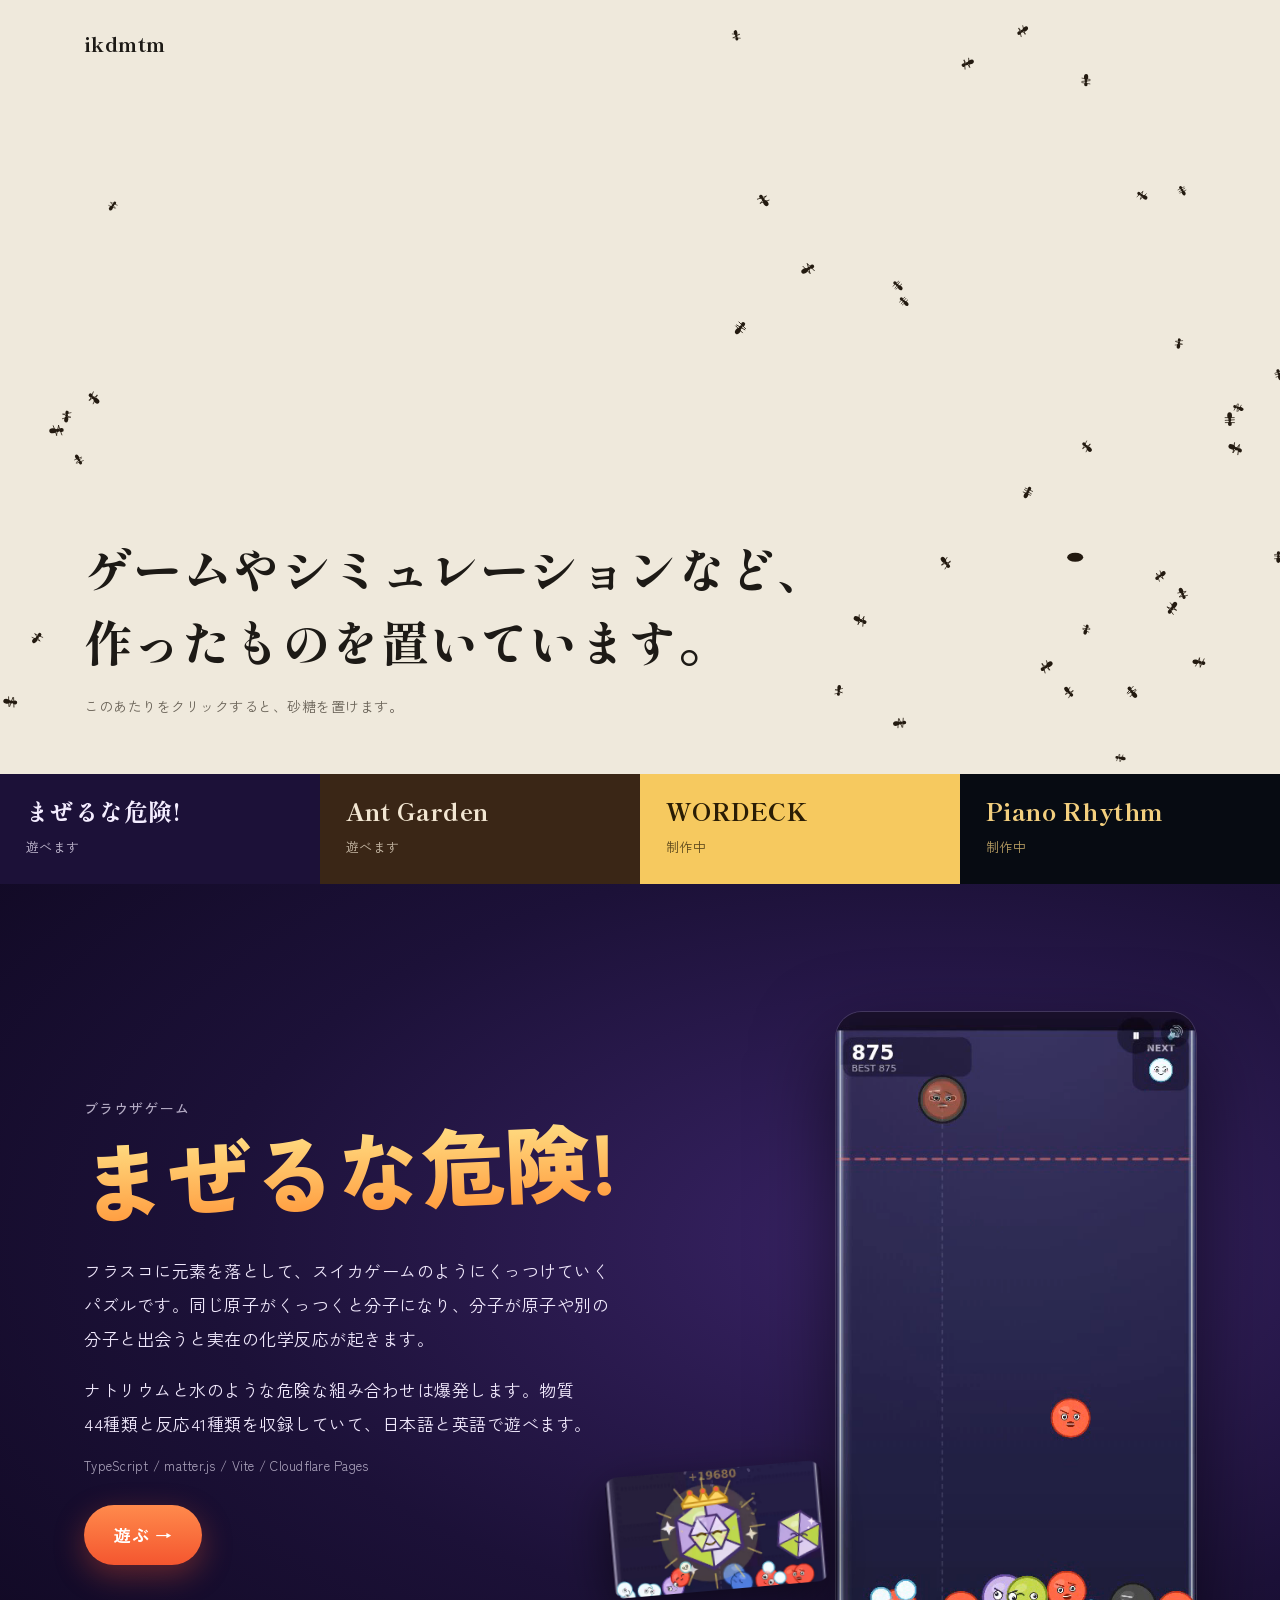
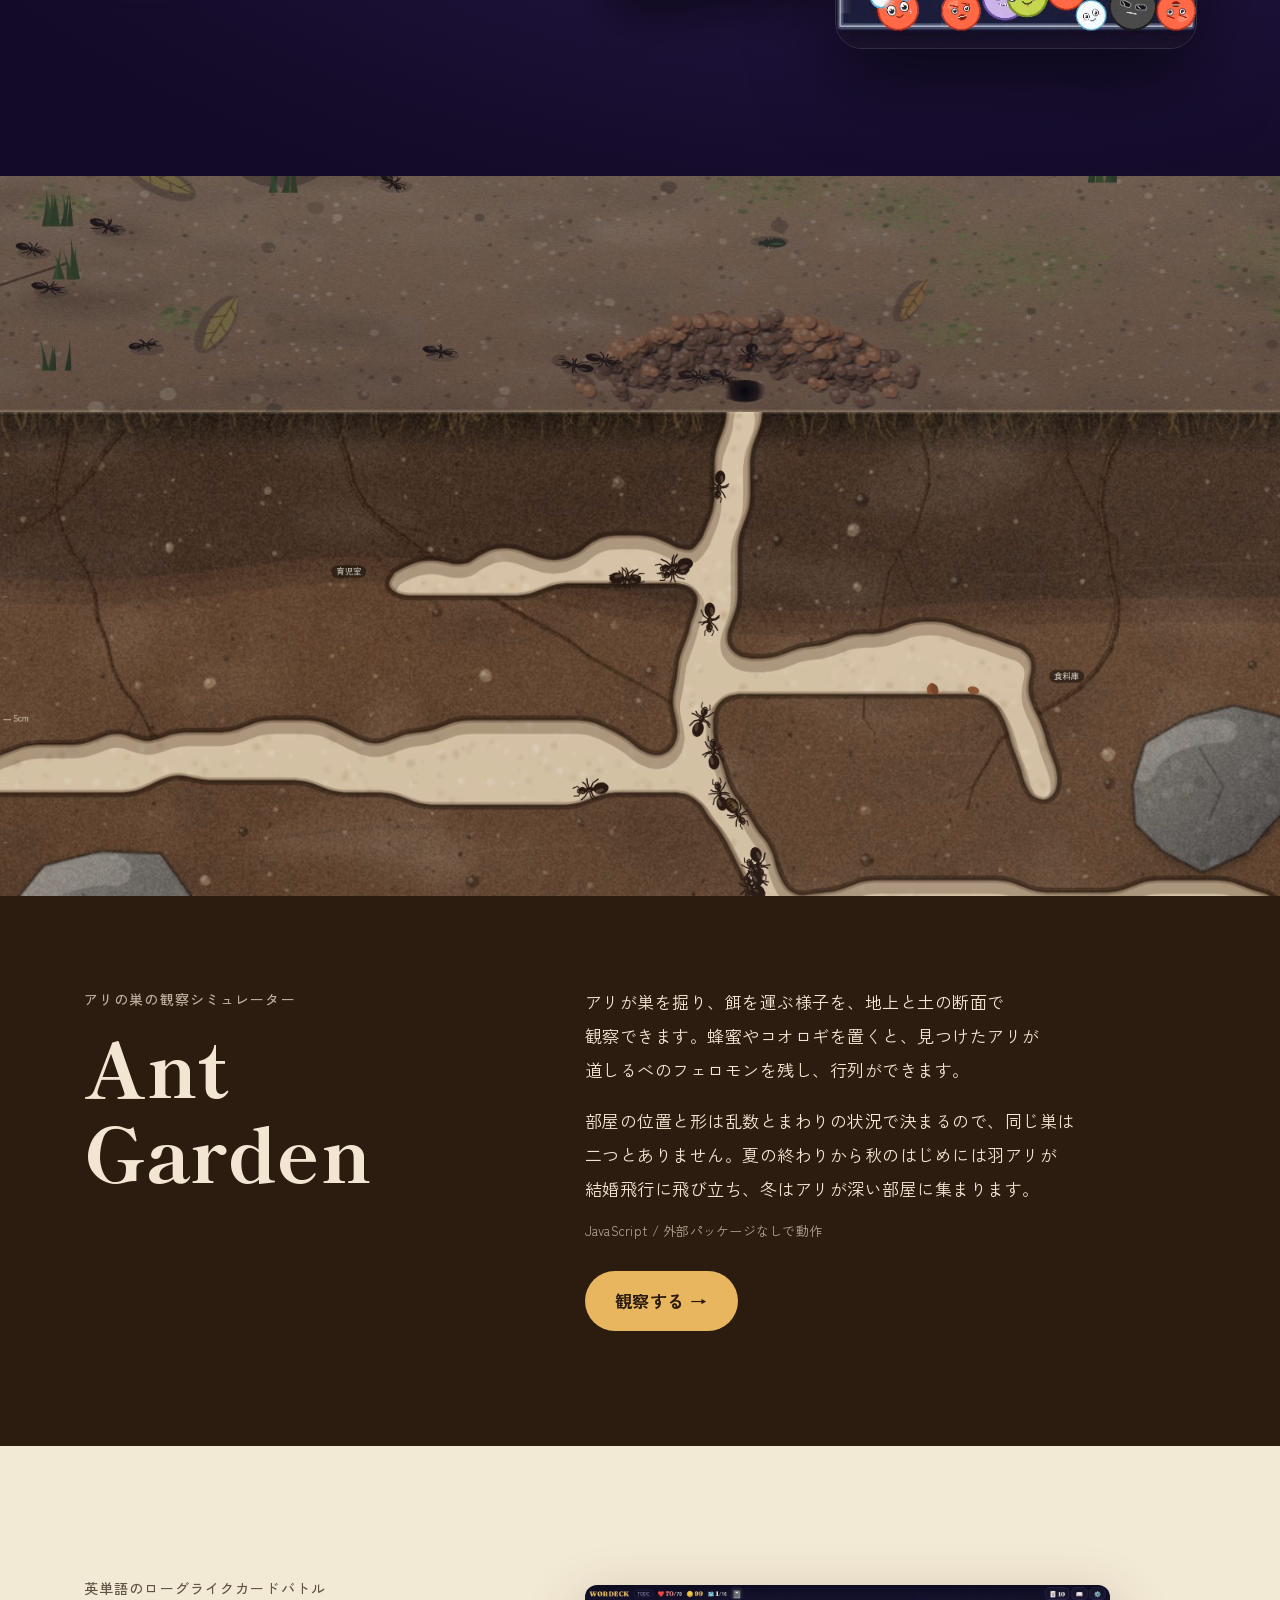
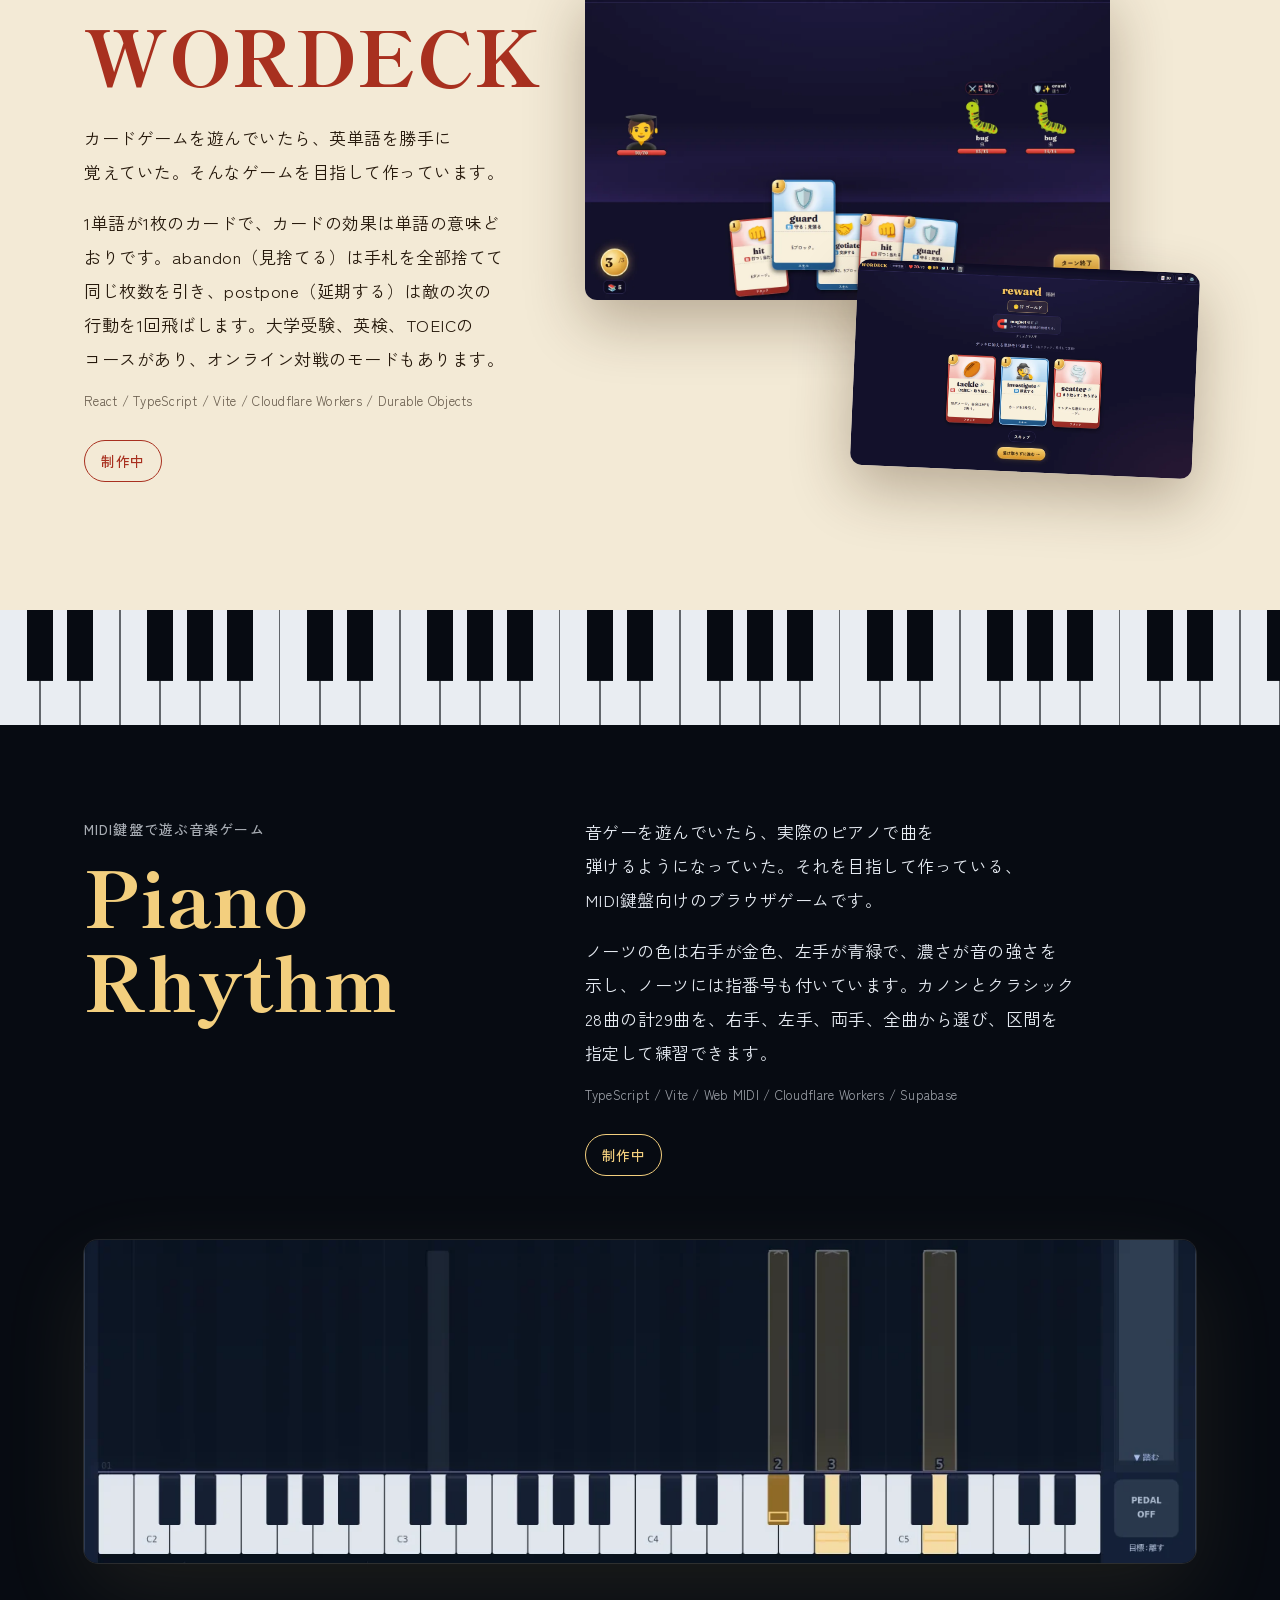
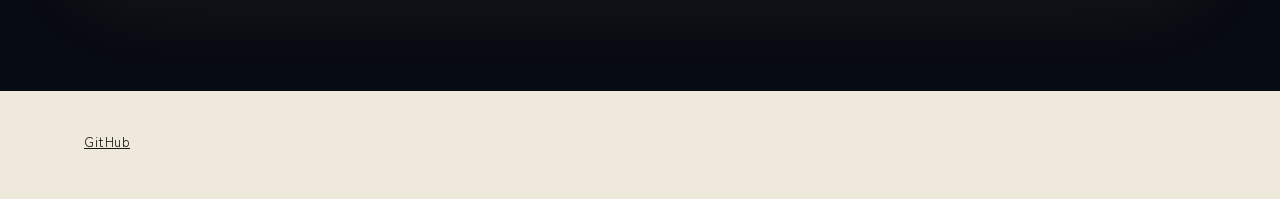
==== index.html @ e109dfe8 "Refine hero, open demos in new tabs, sharpen ant video Co-Authored-By: Claude Opus 5.5 <noreply@anth" ====
<!doctype html>
<html lang="ja">
<head>
<meta charset="utf-8">
<meta name="viewport" content="width=device-width, initial-scale=1">
<title>ikdmtm — 作ったもの</title>
<meta name="description" content="ゲームやシミュレーションなど、作ったものを置いています。">
<meta property="og:title" content="ikdmtm — 作ったもの">
<meta property="og:description" content="ゲームやシミュレーションなど、作ったものを置いています。">
<meta property="og:image" content="https://ikdmtm.github.io/assets/ant.webp">
<link rel="preconnect" href="https://fonts.googleapis.com">
<link rel="preconnect" href="https://fonts.gstatic.com" crossorigin>
<link rel="stylesheet" href="https://fonts.googleapis.com/css2?family=Shippori+Mincho:wght@500;800&family=Zen+Kaku+Gothic+New:wght@400;500;700;900&display=swap">
<style>
  * { box-sizing:border-box; margin:0; }
  html { -webkit-text-size-adjust:100%; scroll-behavior:smooth; }
  body {
    background:#efe9dc; color:#1d1a16;
    font:400 17px/2 "Zen Kaku Gothic New",system-ui,sans-serif;
    font-feature-settings:"palt"; letter-spacing:.03em; line-break:strict; word-break:auto-phrase;
  }
  img, video { display:block; width:100%; height:auto; }
  a { color:inherit; }
  :focus-visible { outline:3px solid currentColor; outline-offset:3px; }
  .inner { max-width:1240px; margin:0 auto; padding:0 clamp(22px,5vw,64px); }
  .copy p + p { margin-top:1em; }
  .copy p { max-width:31em; text-wrap:pretty; }
  .kind { font-size:14px; font-weight:500; letter-spacing:.08em; opacity:.72; }
  h2 { line-height:1.2; }
  .tech { margin-top:22px; font-size:13px; line-height:1.8; letter-spacing:.02em; opacity:.68; }
  .go {
    display:inline-block; margin-top:28px; padding:13px 30px; border-radius:99px;
    font-weight:700; text-decoration:none; transition:transform .18s ease;
  }
  .go:hover { transform:translateY(-3px); }
  .state { display:inline-block; margin-top:28px; padding:6px 16px; border:1px solid currentColor; border-radius:99px; font-size:14px; font-weight:500; }

  /* 最初の画面：紙の上をアリが歩く */
  .hero { position:relative; min-height:min(86vh,780px); display:flex; align-items:flex-end; overflow:hidden; cursor:crosshair; }
  #ants { position:absolute; inset:0; width:100%; height:100%; }
  .hero .inner { position:relative; width:100%; padding-top:64px; padding-bottom:clamp(36px,6vh,64px); pointer-events:none; }
  .name { position:absolute; top:clamp(20px,3vw,34px); left:calc(max(0px,(100% - 1240px) / 2) + clamp(22px,5vw,64px)); font:800 20px/1 "Shippori Mincho",serif; letter-spacing:.02em; pointer-events:none; }
  h1 { font:800 clamp(26px,3.8vw,52px)/1.5 "Shippori Mincho",serif; letter-spacing:.01em; }
  .hint { margin-top:14px; font-size:14px; color:#6a6358; }

  .index { display:grid; grid-template-columns:repeat(auto-fit,minmax(200px,1fr)); list-style:none; padding:0; }
  .index a { display:block; height:100%; padding:20px clamp(16px,2vw,28px) 22px; text-decoration:none; transition:padding .18s ease; }
  .index a:hover { padding-top:12px; padding-bottom:30px; }
  .index b { display:block; font:800 clamp(18px,1.9vw,24px)/1.4 "Shippori Mincho",serif; }
  .index span { font-size:13px; opacity:.75; }
  .c-mix  { background:#1c1138; color:#f4edff; }
  .c-ant  { background:#3a2616; color:#f2e6d2; }
  .c-word { background:#f6c95f; color:#2a1d05; }
  .c-pia  { background:#070b12; color:#f3cf7e; }

  /* 作品の共通部分。色は --bg --fg --accent で変える（追加方法は README.md） */
  .work { --bg:#f3ead6; --fg:#26190c; --accent:#a8301f; background:var(--bg); color:var(--fg); padding:clamp(72px,10vw,130px) 0; overflow:hidden; }
  .work h2 { margin:10px 0 24px; font:800 clamp(44px,6vw,80px)/1.1 "Shippori Mincho",serif; color:var(--accent); }
  .work .go { background:var(--accent); color:var(--bg); }
  .work .state { color:var(--accent); }
  .split { display:grid; grid-template-columns:minmax(0,5fr) minmax(0,7fr); gap:clamp(32px,5vw,72px); align-items:center; }
  .shot { border-radius:12px; overflow:hidden; box-shadow:0 22px 60px rgba(0,0,0,.3); }

  /* まぜるな危険! */
  .mix { --bg:#1c1138; --fg:#efe7fb; --accent:#f4562f; background:radial-gradient(90% 70% at 72% 40%,#3a2467 0%,#1c1138 62%,#120a26 100%); }
  .mix .split { grid-template-columns:minmax(0,7fr) minmax(0,5fr); gap:clamp(32px,6vw,88px); }
  .mix h2 {
    font:900 clamp(44px,6.6vw,88px)/1.15 "Zen Kaku Gothic New",sans-serif; letter-spacing:.01em;
    background:linear-gradient(180deg,#ffe48a,#ff9a3d); -webkit-background-clip:text; background-clip:text; color:transparent;
    transform:rotate(-2.5deg); transform-origin:left bottom;
  }
  .mix .go { background:linear-gradient(180deg,#ff8a4c,#f4562f); color:#fff; box-shadow:0 10px 30px rgba(244,86,47,.35); }
  .flask { position:relative; }
  .phone { width:min(100%,360px); margin-left:auto; border-radius:26px; overflow:hidden; box-shadow:0 0 0 1px rgba(255,255,255,.14),0 30px 80px rgba(0,0,0,.55); }
  .crown { position:absolute; left:-36%; bottom:9%; width:50%; border-radius:12px; overflow:hidden; transform:rotate(-5deg); box-shadow:0 18px 50px rgba(0,0,0,.55); }

  /* Ant Garden */
  .ant { --bg:#2c1c10; --fg:#f2e6d2; --accent:#e8b65e; padding:0 0 clamp(72px,9vw,120px); }
  .ant > video { max-width:1600px; margin:0 auto; }
  .ant h2 { color:var(--fg); }
  .ant .split { align-items:start; padding-top:clamp(52px,7vw,92px); }

  /* WORDECK */
  .deck { position:relative; padding-bottom:28%; }
  .deck img { border-radius:12px; box-shadow:0 22px 60px rgba(60,35,10,.32); }
  .deck .back { width:86%; }
  .deck .front { position:absolute; right:0; bottom:0; width:56%; transform:rotate(2.5deg); }

  /* Piano Rhythm */
  .pia { --bg:#070b12; --fg:#e6ebf2; --accent:#f3cf7e; padding-top:0; }
  .keys {
    height:clamp(70px,9vw,120px);
    background:url("data:image/svg+xml,%3Csvg xmlns='http://www.w3.org/2000/svg' width='280' height='120' preserveAspectRatio='none'%3E%3Crect width='280' height='120' fill='%23e9edf2'/%3E%3Cg stroke='%23070b12' stroke-width='1.2'%3E%3Cpath d='M40 0v120M80 0v120M120 0v120M160 0v120M200 0v120M240 0v120M280 0v120'/%3E%3C/g%3E%3Cg fill='%23070b12'%3E%3Crect x='27' width='26' height='74'/%3E%3Crect x='67' width='26' height='74'/%3E%3Crect x='147' width='26' height='74'/%3E%3Crect x='187' width='26' height='74'/%3E%3Crect x='227' width='26' height='74'/%3E%3C/g%3E%3C/svg%3E") left top/280px 100% repeat-x;
  }
  .pia .inner { padding-top:clamp(56px,7vw,96px); }
  .pia .split { align-items:start; margin-bottom:clamp(36px,5vw,64px); }
  .pia .shot { border-radius:14px; box-shadow:0 0 0 1px rgba(255,255,255,.1),0 30px 90px rgba(243,207,126,.09); }

  footer { background:#efe9dc; padding:36px 0 44px; font-size:14px; }

  @media (max-width:820px) {
    body { font-size:16px; }
    .index { grid-template-columns:repeat(2,minmax(0,1fr)); }
    .split, .mix .split { grid-template-columns:minmax(0,1fr); }
    .phone { width:min(74%,320px); margin:0 auto; }
    .deck { order:2; }
  }
  @media (max-width:1180px) { .crown { display:none; } }
  @media (prefers-reduced-motion:reduce) { html { scroll-behavior:auto; } .go, .index a { transition:none; } }
</style>
</head>
<body>

<header class="hero" id="top">
  <canvas id="ants" aria-hidden="true"></canvas>
  <p class="name">ikdmtm</p>
  <div class="inner">
    <h1>ゲームやシミュレーションなど、<br>作ったものを置いています。</h1>
    <p class="hint" id="hint">このあたりをクリックすると、砂糖を置けます。</p>
  </div>
</header>

<nav aria-label="作品の一覧">
  <ol class="index">
    <li class="c-mix"><a href="#donotmix"><b>まぜるな危険!</b><span>遊べます</span></a></li>
    <li class="c-ant"><a href="#ant"><b>Ant Garden</b><span>遊べます</span></a></li>
    <li class="c-word"><a href="#wordeck"><b>WORDECK</b><span>制作中</span></a></li>
    <li class="c-pia"><a href="#piano"><b>Piano Rhythm</b><span>制作中</span></a></li>
  </ol>
</nav>

<main>
  <section class="work mix" id="donotmix">
    <div class="inner split">
      <div class="copy">
        <p class="kind">ブラウザゲーム</p>
        <h2>まぜるな危険!</h2>
        <p>フラスコに元素を落として、スイカゲームのようにくっつけていくパズルです。同じ原子がくっつくと分子になり、分子が原子や別の分子と出会うと実在の化学反応が起きます。</p>
        <p>ナトリウムと水のような危険な組み合わせは爆発します。物質44種類と反応41種類を収録していて、日本語と英語で遊べます。</p>
        <p class="tech">TypeScript / matter.js / Vite / Cloudflare Pages</p>
        <a class="go" href="https://donotmix.app" target="_blank" rel="noopener">遊ぶ →</a>
      </div>
      <div class="flask">
        <div class="phone"><video data-play muted loop playsinline preload="none" poster="assets/donotmix-play.webp" aria-label="元素が積み上がっていくプレイ画面"><source src="assets/donotmix-play.webm" type="video/webm"></video></div>
        <div class="crown"><img src="assets/donotmix.webp" alt="王冠をかぶった巨大な塩の結晶" loading="lazy"></div>
      </div>
    </div>
  </section>

  <section class="work ant" id="ant">
    <video data-play muted loop playsinline preload="none" poster="assets/ant.webp" aria-label="地上と土の断面でアリが動き回る画面"><source src="assets/ant-play.webm" type="video/webm"></video>
    <div class="inner split">
      <div>
        <p class="kind">アリの巣の観察シミュレーター</p>
        <h2>Ant Garden</h2>
      </div>
      <div class="copy">
        <p>アリが巣を掘り、餌を運ぶ様子を、地上と土の断面で観察できます。蜂蜜やコオロギを置くと、見つけたアリが道しるべのフェロモンを残し、行列ができます。</p>
        <p>部屋の位置と形は乱数とまわりの状況で決まるので、同じ巣は二つとありません。夏の終わりから秋のはじめには羽アリが結婚飛行に飛び立ち、冬はアリが深い部屋に集まります。</p>
        <p class="tech">JavaScript / 外部パッケージなしで動作</p>
        <a class="go" href="demos/ant-garden/" target="_blank" rel="noopener">観察する →</a>
      </div>
    </div>
  </section>

  <section class="work" id="wordeck">
    <div class="inner split">
      <div class="copy">
        <p class="kind">英単語のローグライクカードバトル</p>
        <h2>WORDECK</h2>
        <p>カードゲームを遊んでいたら、英単語を勝手に覚えていた。そんなゲームを目指して作っています。</p>
        <p>1単語が1枚のカードで、カードの効果は単語の意味どおりです。abandon（見捨てる）は手札を全部捨てて同じ枚数を引き、postpone（延期する）は敵の次の行動を1回飛ばします。大学受験、英検、TOEICのコースがあり、オンライン対戦のモードもあります。</p>
        <p class="tech">React / TypeScript / Vite / Cloudflare Workers / Durable Objects</p>
        <span class="state">制作中</span>
      </div>
      <div class="deck">
        <img class="back" src="assets/wordeck.webp" alt="英単語カードで虫と戦う戦闘画面" loading="lazy">
        <img class="front" src="assets/wordeck-reward.webp" alt="報酬の単語カードを選ぶ画面" loading="lazy">
      </div>
    </div>
  </section>

  <section class="work pia" id="piano">
    <div class="keys" aria-hidden="true"></div>
    <div class="inner">
      <div class="split">
        <div>
          <p class="kind">MIDI鍵盤で遊ぶ音楽ゲーム</p>
          <h2>Piano Rhythm</h2>
        </div>
        <div class="copy">
          <p>音ゲーを遊んでいたら、実際のピアノで曲を弾けるようになっていた。それを目指して作っている、MIDI鍵盤向けのブラウザゲームです。</p>
          <p>ノーツの色は右手が金色、左手が青緑で、濃さが音の強さを示し、ノーツには指番号も付いています。カノンとクラシック28曲の計29曲を、右手、左手、両手、全曲から選び、区間を指定して練習できます。</p>
          <p class="tech">TypeScript / Vite / Web MIDI / Cloudflare Workers / Supabase</p>
          <span class="state">制作中</span>
        </div>
      </div>
      <div class="shot"><img src="assets/piano.webp" alt="降ってくるノーツと鍵盤が並ぶ演奏画面" loading="lazy"></div>
    </div>
  </section>
</main>

<footer><div class="inner"><a href="https://github.com/ikdmtm">GitHub</a></div></footer>

<script>
(() => {
  const still = matchMedia('(prefers-reduced-motion: reduce)').matches;

  // 画面に入っている間だけ動画を再生する
  const videos = document.querySelectorAll('video[data-play]');
  if (!still) {
    const seen = new IntersectionObserver(entries => {
      for (const e of entries) {
        if (e.isIntersecting) e.target.play().catch(() => {});
        else e.target.pause();
      }
    }, { threshold: 0.25 });
    videos.forEach(v => seen.observe(v));
  }

  // 最初の画面のアリ
  const hero = document.querySelector('.hero');
  const cv = document.getElementById('ants');
  const g = cv.getContext('2d');
  let W = 0, H = 0, nest = { x: 0, y: 0 };
  const size = () => {
    const r = cv.getBoundingClientRect(), d = Math.min(devicePixelRatio || 1, 2);
    W = r.width; H = r.height;
    cv.width = W * d; cv.height = H * d;
    g.setTransform(d, 0, 0, d, 0, 0);
    nest = { x: W * 0.84, y: H * 0.72 };
  };
  size();
  addEventListener('resize', size);

  const count = Math.round(Math.min(46, Math.max(16, W / 30)));
  const ants = Array.from({ length: count }, (_, i) => ({
    x: nest.x + (Math.random() - .5) * W * .7,
    y: nest.y + (Math.random() - .5) * H * .7,
    a: Math.random() * 6.28,
    v: .55 + Math.random() * .4,
    t: Math.random() * 10,
    load: false,
    scale: .85 + Math.random() * .35,
  }));
  const sugar = [];
  const trail = [];

  const toward = (o, x, y, k) => {
    let d = Math.atan2(y - o.y, x - o.x) - o.a;
    d = Math.atan2(Math.sin(d), Math.cos(d));
    o.a += d * k;
  };

  const step = () => {
    for (const o of ants) {
      o.t += .32 * o.v;
      o.a += (Math.random() - .5) * .34;
      if (o.load) {
        toward(o, nest.x, nest.y, .14);
        if (Math.random() < .3) trail.push({ x: o.x, y: o.y, life: 1 });
        if (Math.hypot(o.x - nest.x, o.y - nest.y) < 10) { o.load = false; o.a += 3.14; }
      } else {
        let best = null, dist = Infinity;
        for (const s of sugar) {
          const d = Math.hypot(s.x - o.x, s.y - o.y);
          if (d < dist) { dist = d; best = s; }
        }
        if (best && dist < Math.max(W, H)) {
          toward(o, best.x, best.y, .1);
          if (dist < 7) { best.left--; o.load = true; o.a += 3.14; }
        }
      }
      const m = o.load ? 1.25 : 1;
      o.x += Math.cos(o.a) * o.v * m;
      o.y += Math.sin(o.a) * o.v * m;
      if (o.x < -12) o.x = W + 12; else if (o.x > W + 12) o.x = -12;
      if (o.y < -12) o.y = H + 12; else if (o.y > H + 12) o.y = -12;
    }
    for (let i = sugar.length - 1; i >= 0; i--) if (sugar[i].left <= 0) sugar.splice(i, 1);
    for (const p of trail) p.life -= .006;
    while (trail.length && trail[0].life <= 0) trail.shift();
  };

  const drawAnt = o => {
    const leg = Math.sin(o.t * 2) * 1.6;
    g.save();
    g.translate(o.x, o.y);
    g.rotate(o.a);
    g.scale(o.scale, o.scale);
    g.strokeStyle = '#2a2015';
    g.lineWidth = .7;
    g.beginPath();
    for (const [x, s] of [[2.2, 1], [0, -1], [-2.2, 1]]) {
      g.moveTo(x, 0); g.lineTo(x + leg * s, 4.4);
      g.moveTo(x, 0); g.lineTo(x - leg * s, -4.4);
    }
    g.stroke();
    g.fillStyle = '#231a10';
    for (const [x, rx, ry] of [[-4, 3, 2.1], [0, 1.9, 1.3], [3.3, 1.9, 1.7]]) {
      g.beginPath(); g.ellipse(x, 0, rx, ry, 0, 0, 6.3); g.fill();
    }
    if (o.load) {
      g.fillStyle = '#fffdf6'; g.strokeStyle = '#a89a80'; g.lineWidth = .5;
      g.beginPath(); g.rect(5, -1.6, 3.2, 3.2); g.fill(); g.stroke();
    }
    g.restore();
  };

  const draw = () => {
    g.clearRect(0, 0, W, H);
    g.fillStyle = '#6a5d48';
    for (const p of trail) {
      g.globalAlpha = p.life * .28;
      g.beginPath(); g.arc(p.x, p.y, 1, 0, 6.3); g.fill();
    }
    g.globalAlpha = 1;
    g.fillStyle = '#231a10';
    g.beginPath(); g.ellipse(nest.x, nest.y, 8, 4.5, 0, 0, 6.3); g.fill();
    for (const s of sugar) {
      g.fillStyle = '#fffdf6'; g.strokeStyle = '#b5a88f'; g.lineWidth = .6;
      for (const c of s.grains.slice(0, Math.ceil(s.left / 2))) {
        g.beginPath(); g.rect(s.x + c[0], s.y + c[1], c[2], c[2]); g.fill(); g.stroke();
      }
    }
    ants.forEach(drawAnt);
  };

  let on = true, raf = 0;
  const loop = () => { step(); draw(); raf = on ? requestAnimationFrame(loop) : 0; };
  if (still) {
    for (let i = 0; i < 30; i++) step();
    draw();
  } else {
    loop();
    new IntersectionObserver(([e]) => {
      on = e.isIntersecting;
      if (on && !raf) loop();
    }).observe(hero);
  }

  hero.addEventListener('click', e => {
    const r = cv.getBoundingClientRect();
    const grains = Array.from({ length: 12 }, () => [(Math.random() - .5) * 18, (Math.random() - .5) * 12, 2 + Math.random() * 2]);
    if (sugar.length > 5) sugar.shift();
    sugar.push({ x: e.clientX - r.left, y: e.clientY - r.top, left: 24, grains });
    document.getElementById('hint').style.visibility = 'hidden';
    if (still) draw();
  });
})();
</script>
</body>
</html>
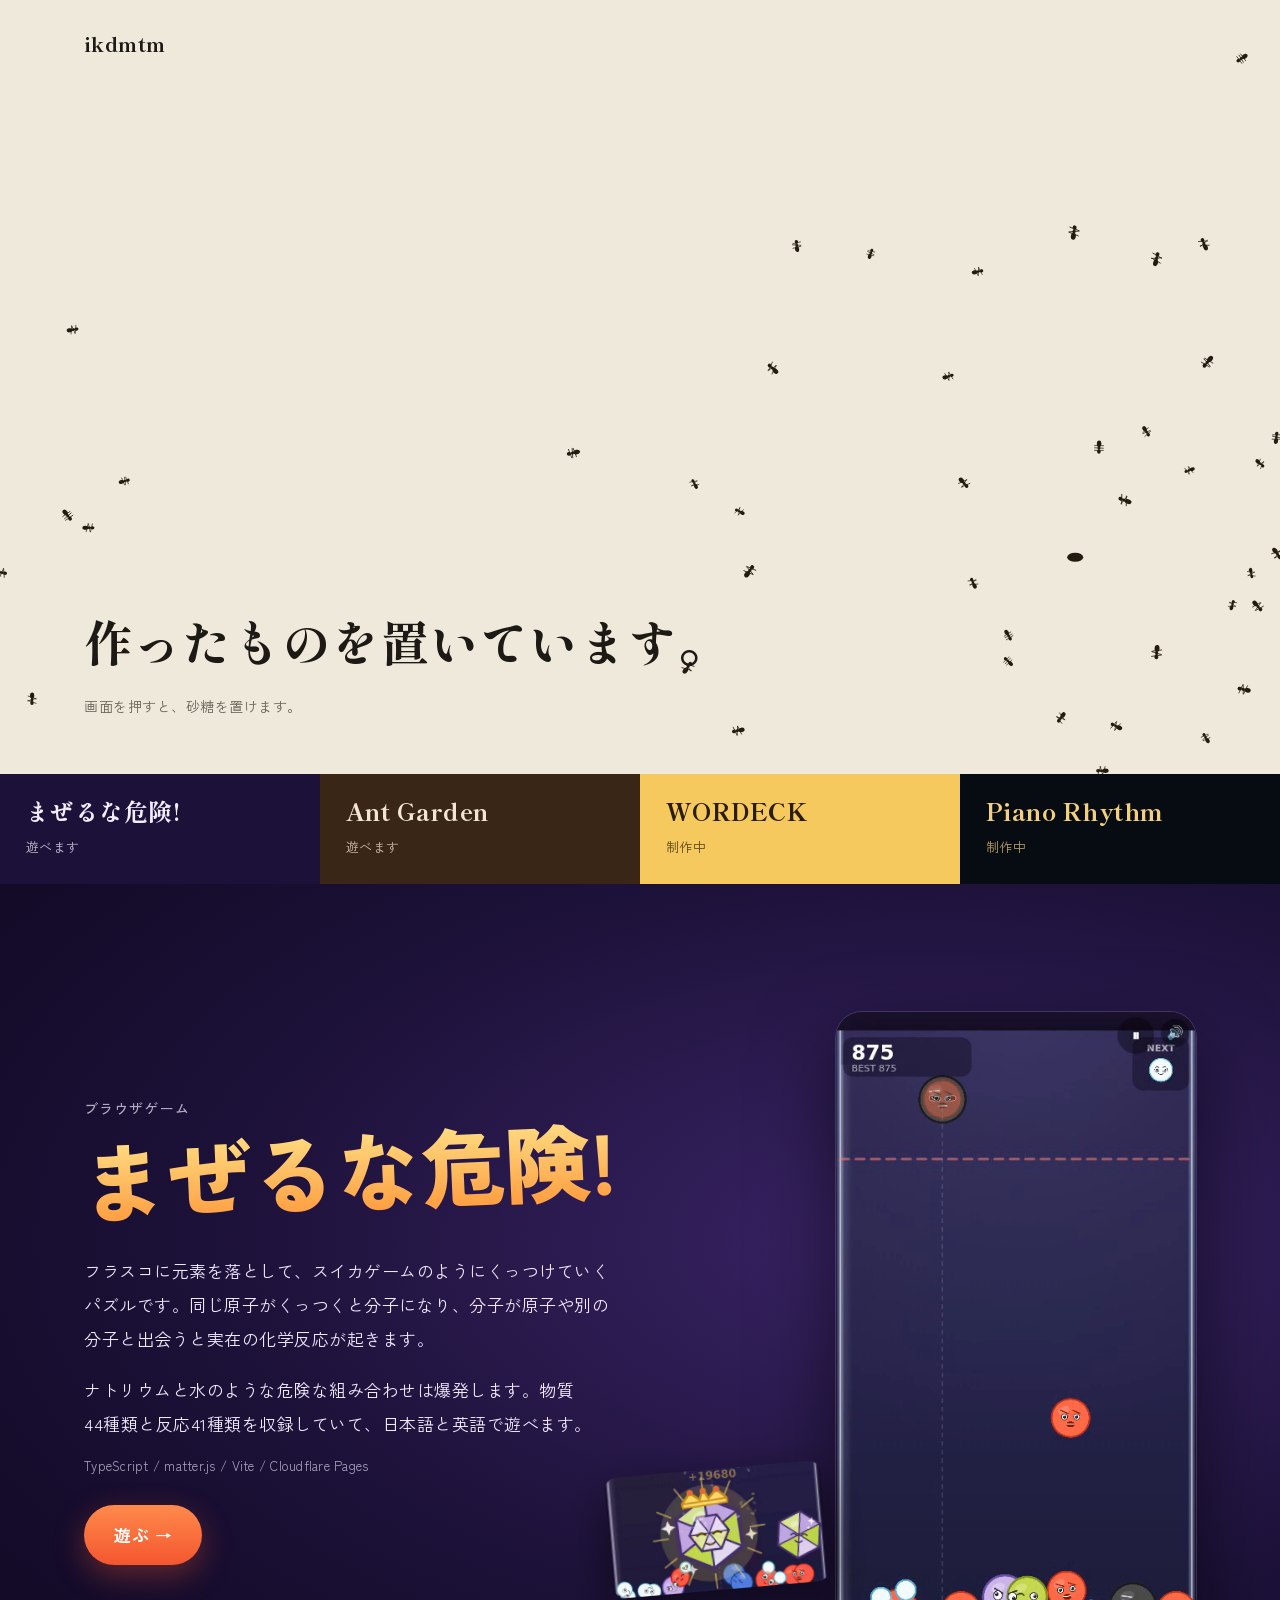
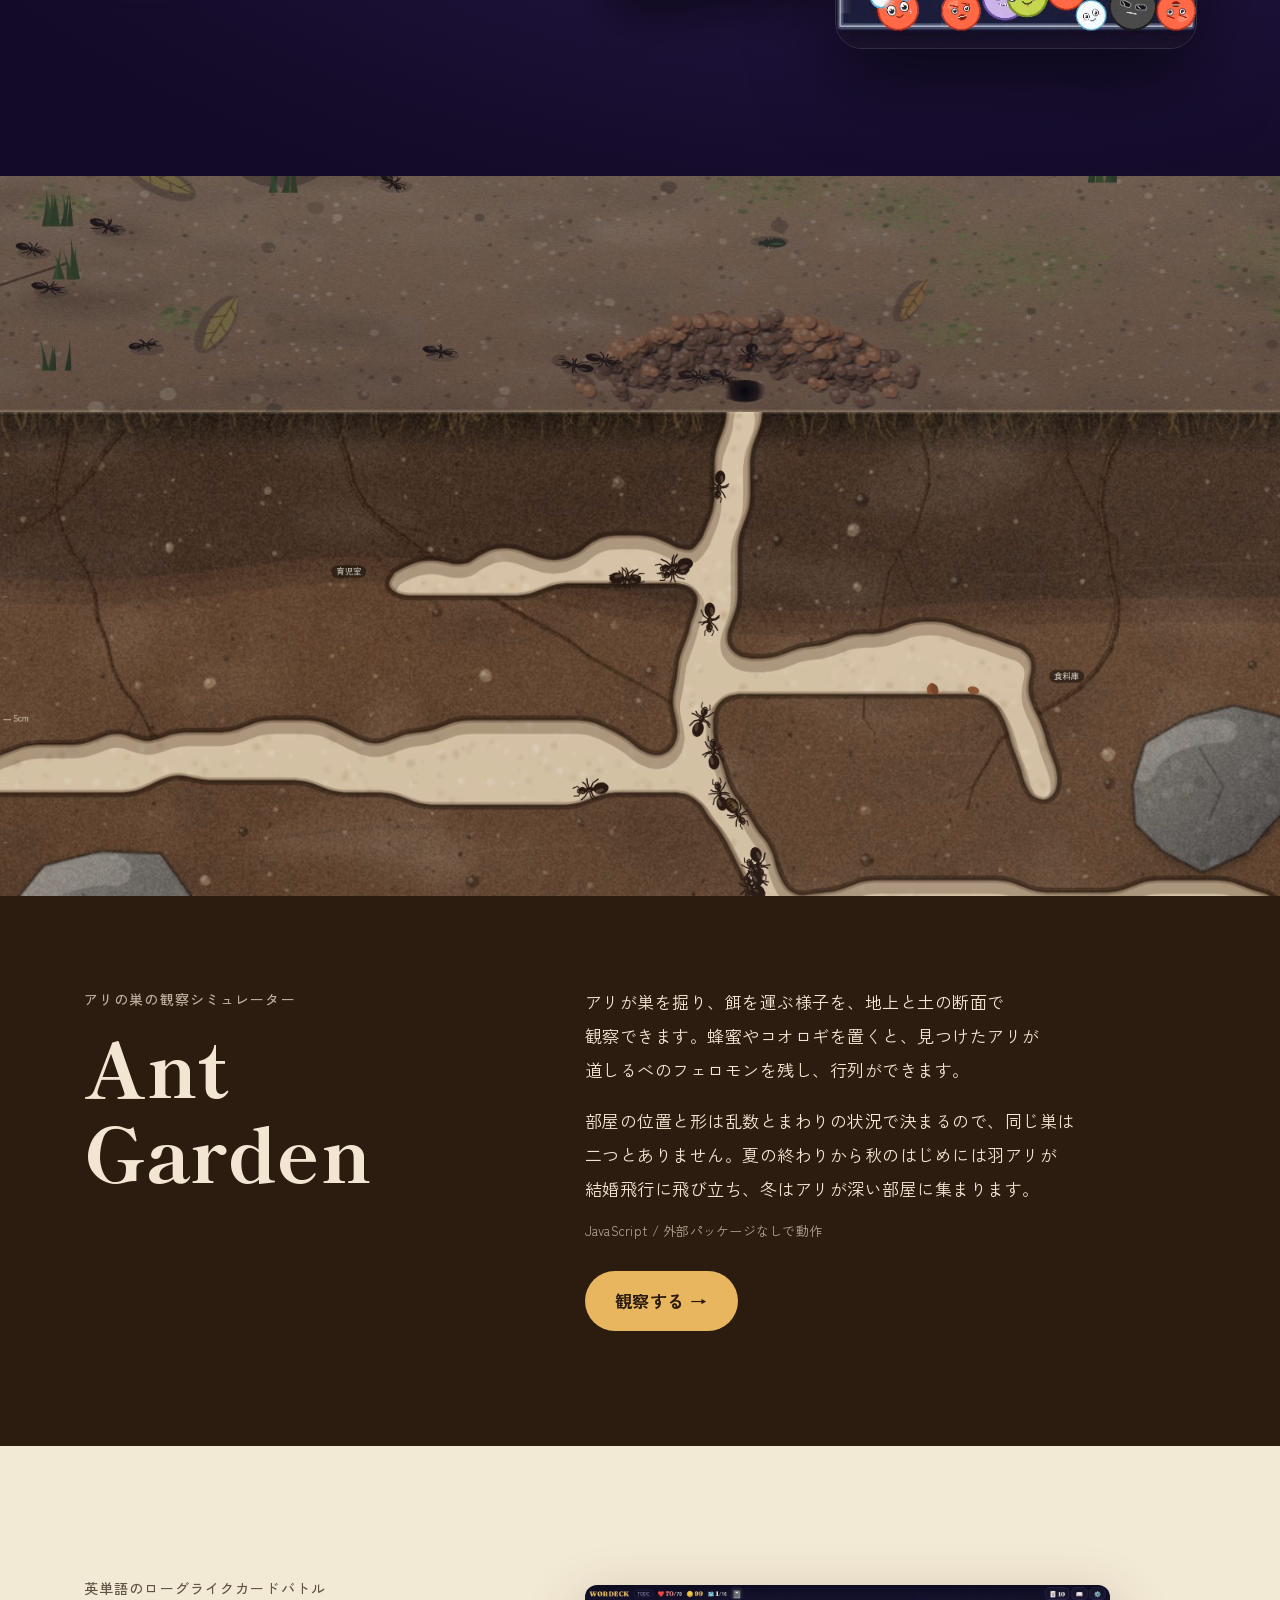
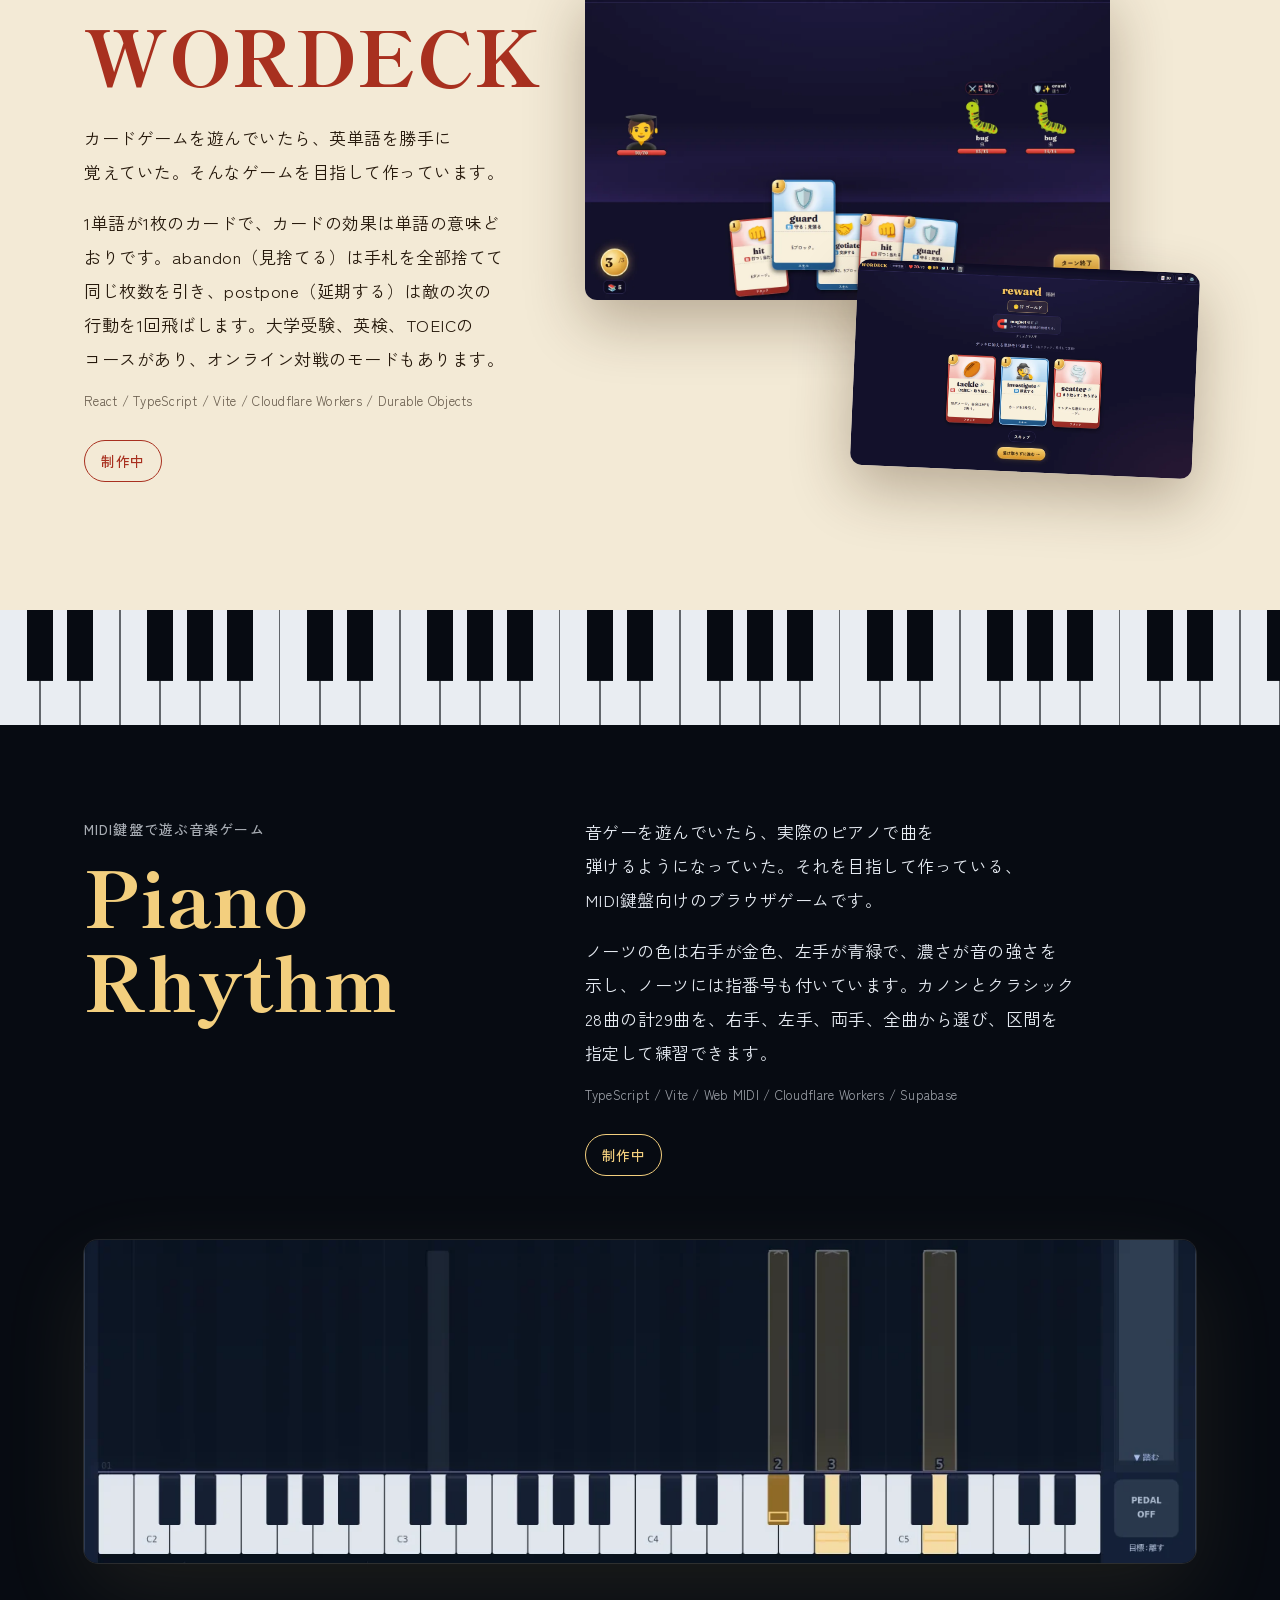
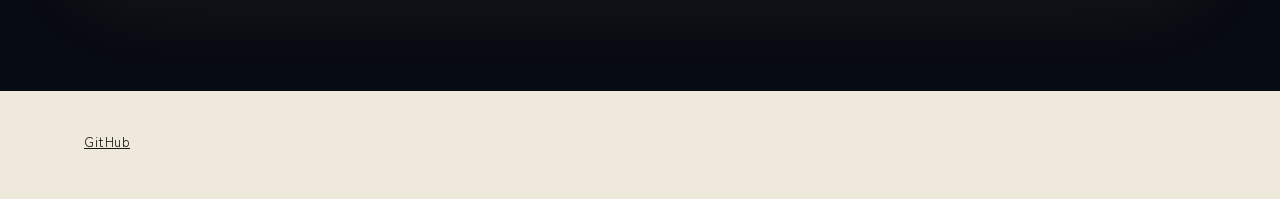
==== commit 4af40f5f: "Simplify headline and sugar hint wording Co-Authored-By: Claude Opus 5.5 <noreply@anthropic.com>" ====
--- a/index.html
+++ b/index.html
@@ -4,9 +4,9 @@
 <meta charset="utf-8">
 <meta name="viewport" content="width=device-width, initial-scale=1">
 <title>ikdmtm — 作ったもの</title>
-<meta name="description" content="ゲームやシミュレーションなど、作ったものを置いています。">
+<meta name="description" content="作ったものを置いています。">
 <meta property="og:title" content="ikdmtm — 作ったもの">
-<meta property="og:description" content="ゲームやシミュレーションなど、作ったものを置いています。">
+<meta property="og:description" content="作ったものを置いています。">
 <meta property="og:image" content="https://ikdmtm.github.io/assets/ant.webp">
 <link rel="preconnect" href="https://fonts.googleapis.com">
 <link rel="preconnect" href="https://fonts.gstatic.com" crossorigin>
@@ -115,8 +115,8 @@
   <canvas id="ants" aria-hidden="true"></canvas>
   <p class="name">ikdmtm</p>
   <div class="inner">
-    <h1>ゲームやシミュレーションなど、<br>作ったものを置いています。</h1>
-    <p class="hint" id="hint">このあたりをクリックすると、砂糖を置けます。</p>
+    <h1>作ったものを置いています。</h1>
+    <p class="hint" id="hint">画面を押すと、砂糖を置けます。</p>
   </div>
 </header>
 
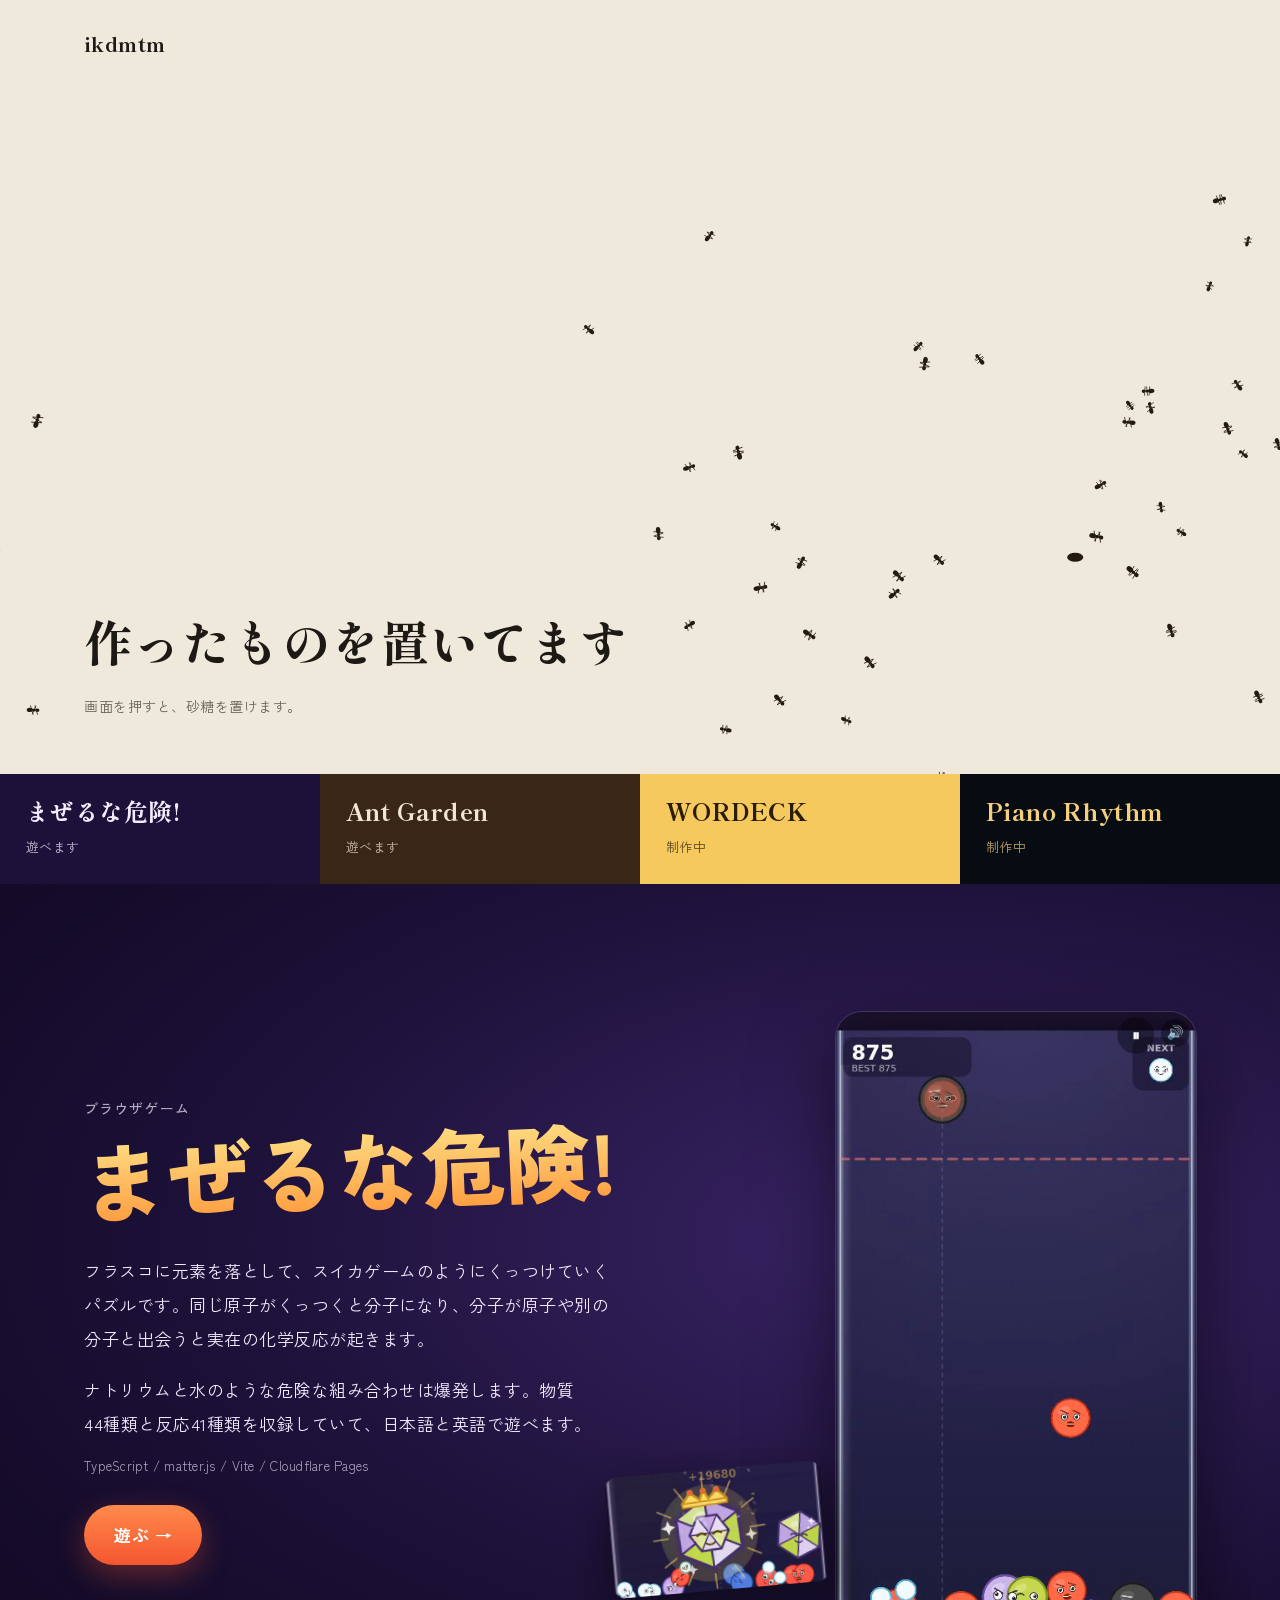
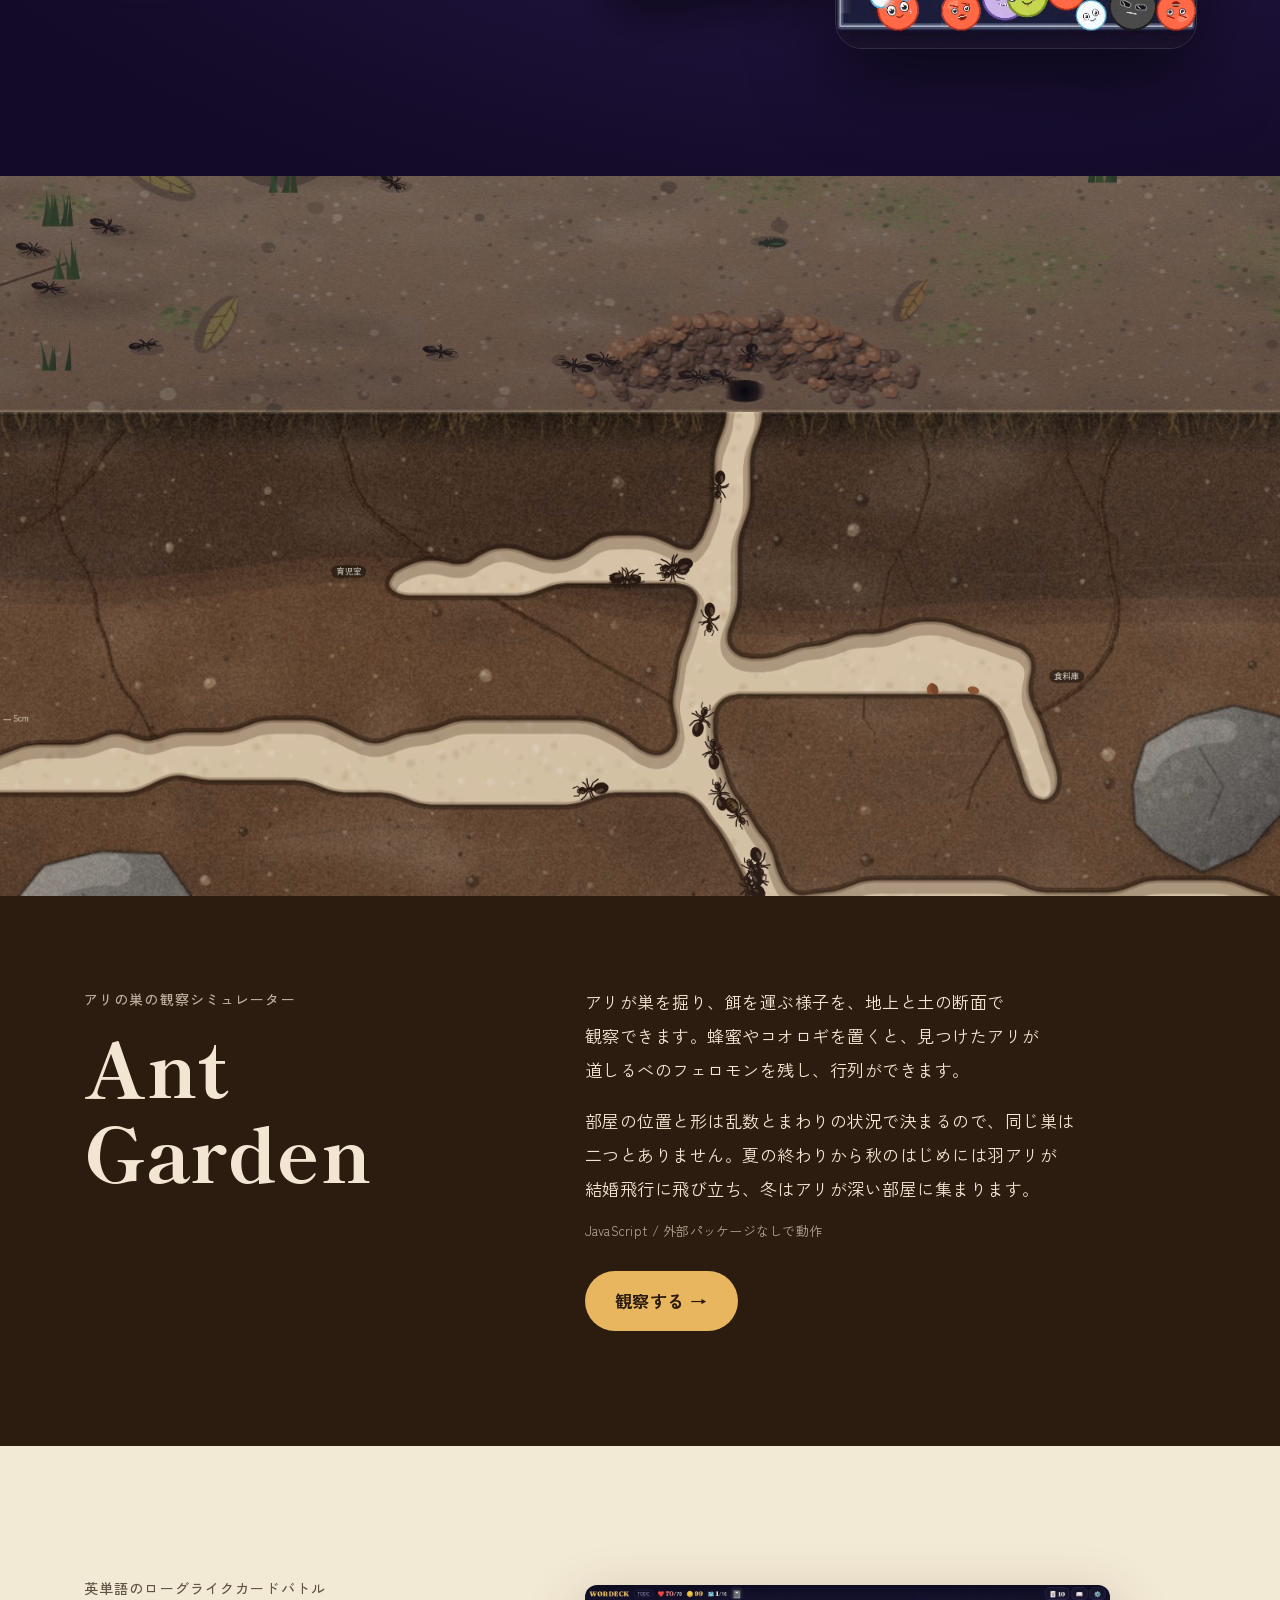
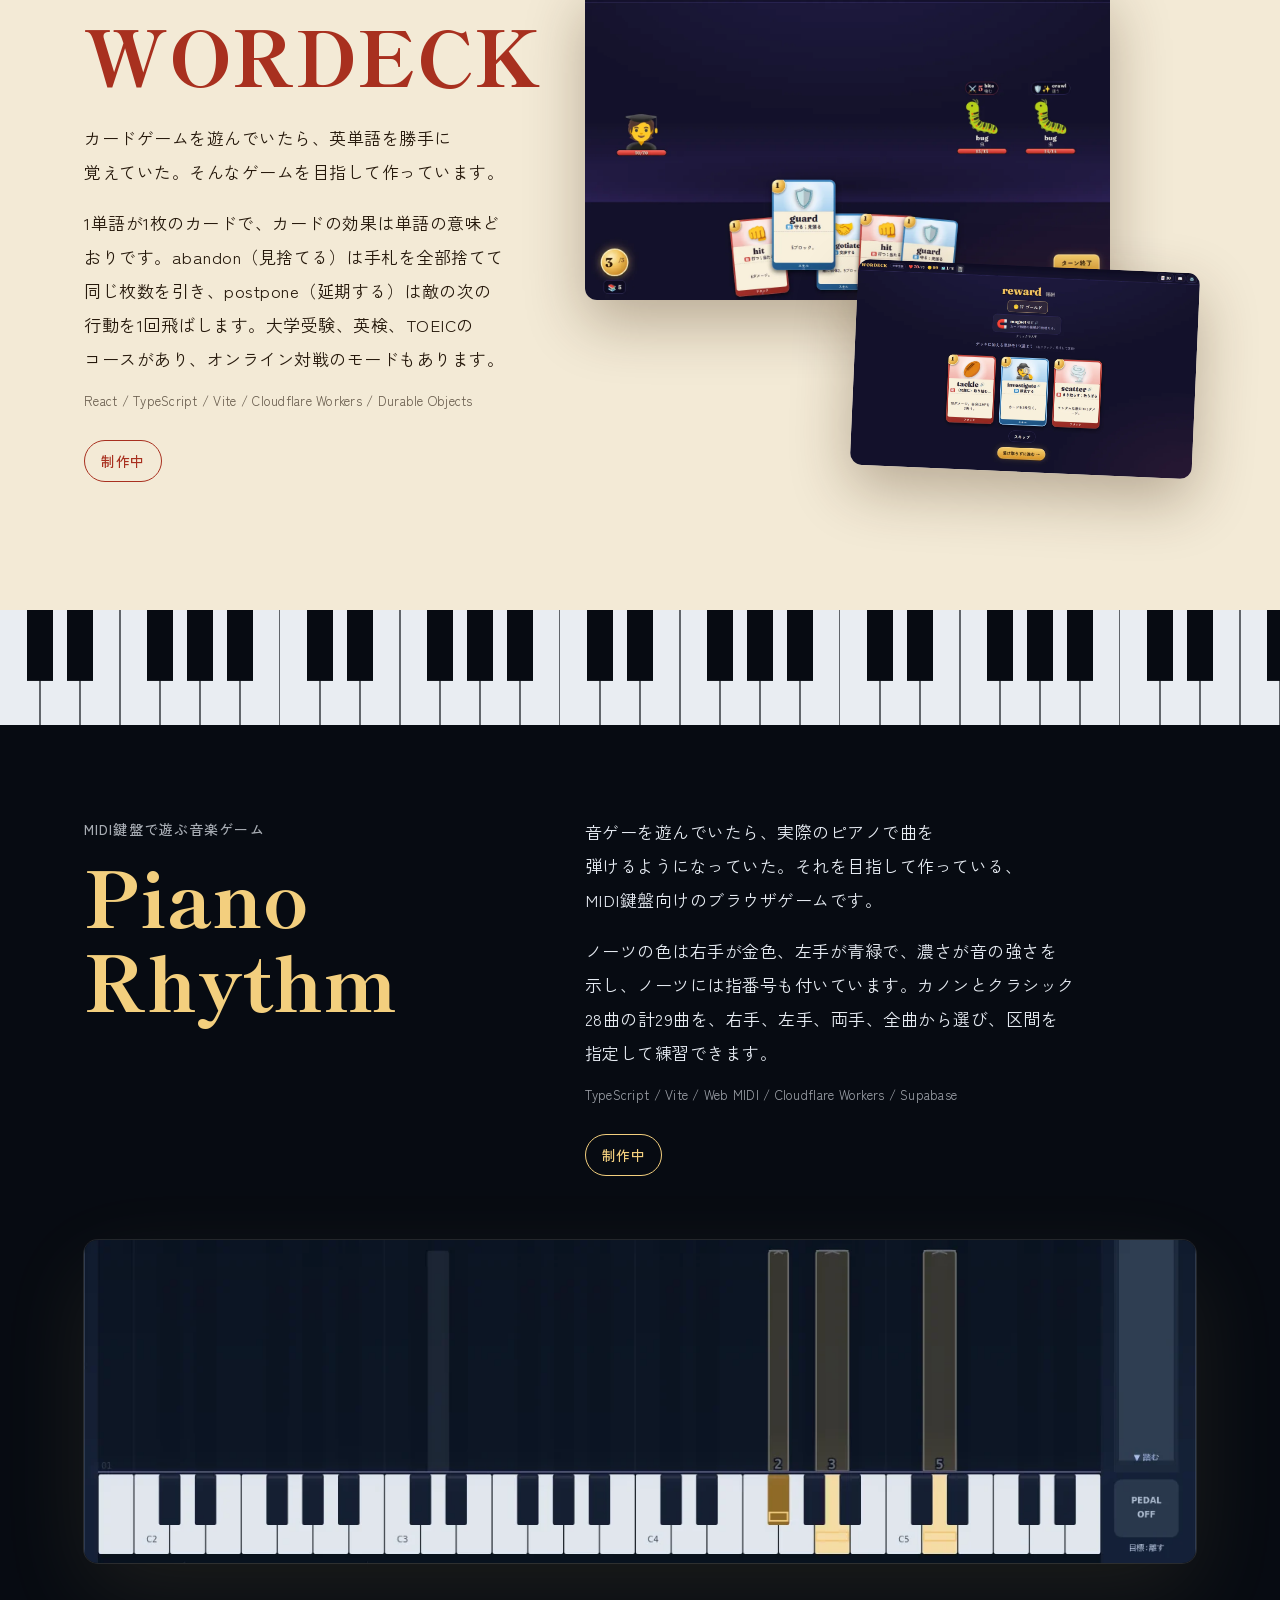
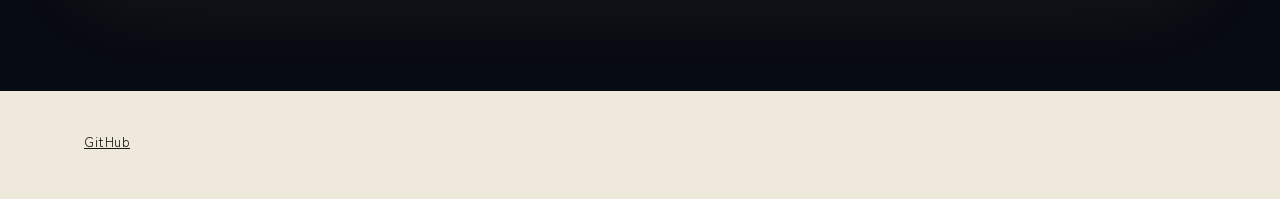
==== commit 43b04979: "Shorten headline wording Co-Authored-By: Claude Opus 5.5 <noreply@anthropic.com>" ====
--- a/index.html
+++ b/index.html
@@ -4,9 +4,9 @@
 <meta charset="utf-8">
 <meta name="viewport" content="width=device-width, initial-scale=1">
 <title>ikdmtm — 作ったもの</title>
-<meta name="description" content="作ったものを置いています。">
+<meta name="description" content="作ったものを置いてます">
 <meta property="og:title" content="ikdmtm — 作ったもの">
-<meta property="og:description" content="作ったものを置いています。">
+<meta property="og:description" content="作ったものを置いてます">
 <meta property="og:image" content="https://ikdmtm.github.io/assets/ant.webp">
 <link rel="preconnect" href="https://fonts.googleapis.com">
 <link rel="preconnect" href="https://fonts.gstatic.com" crossorigin>
@@ -115,7 +115,7 @@
   <canvas id="ants" aria-hidden="true"></canvas>
   <p class="name">ikdmtm</p>
   <div class="inner">
-    <h1>作ったものを置いています。</h1>
+    <h1>作ったものを置いてます</h1>
     <p class="hint" id="hint">画面を押すと、砂糖を置けます。</p>
   </div>
 </header>
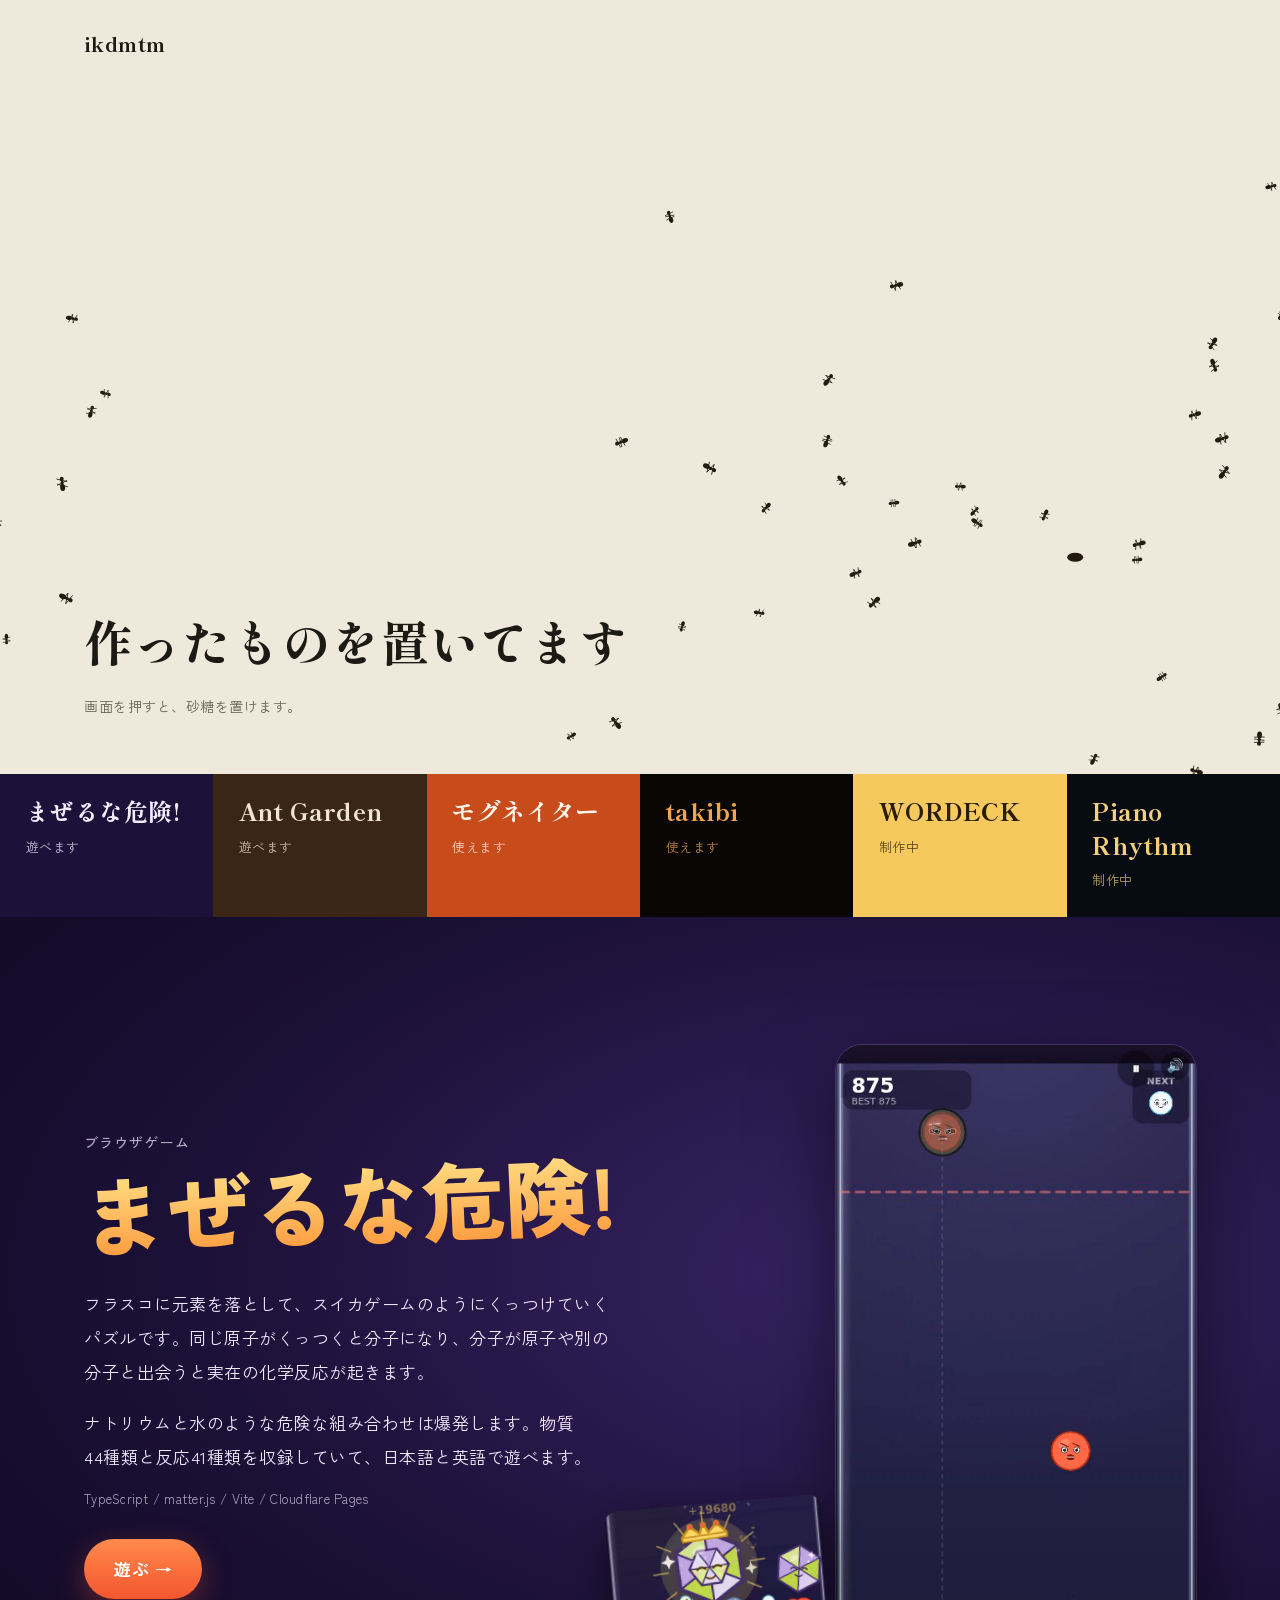
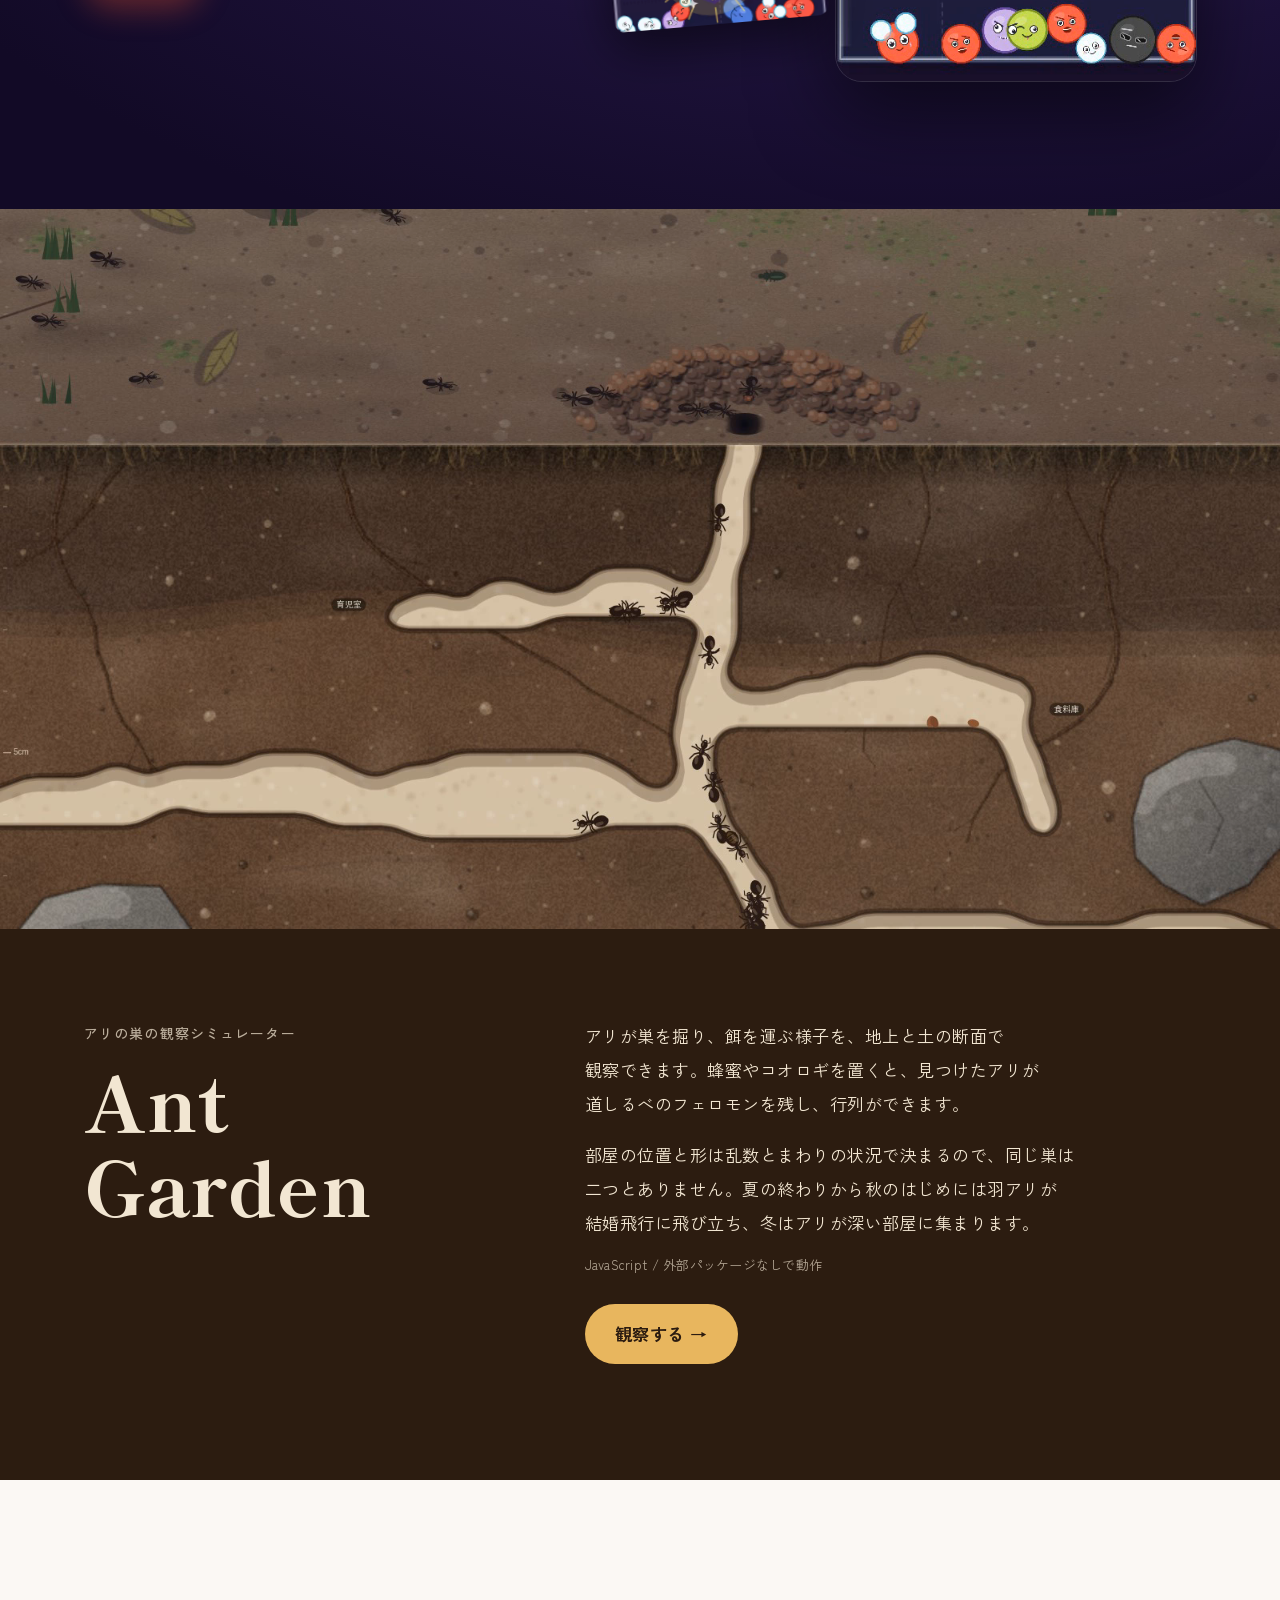
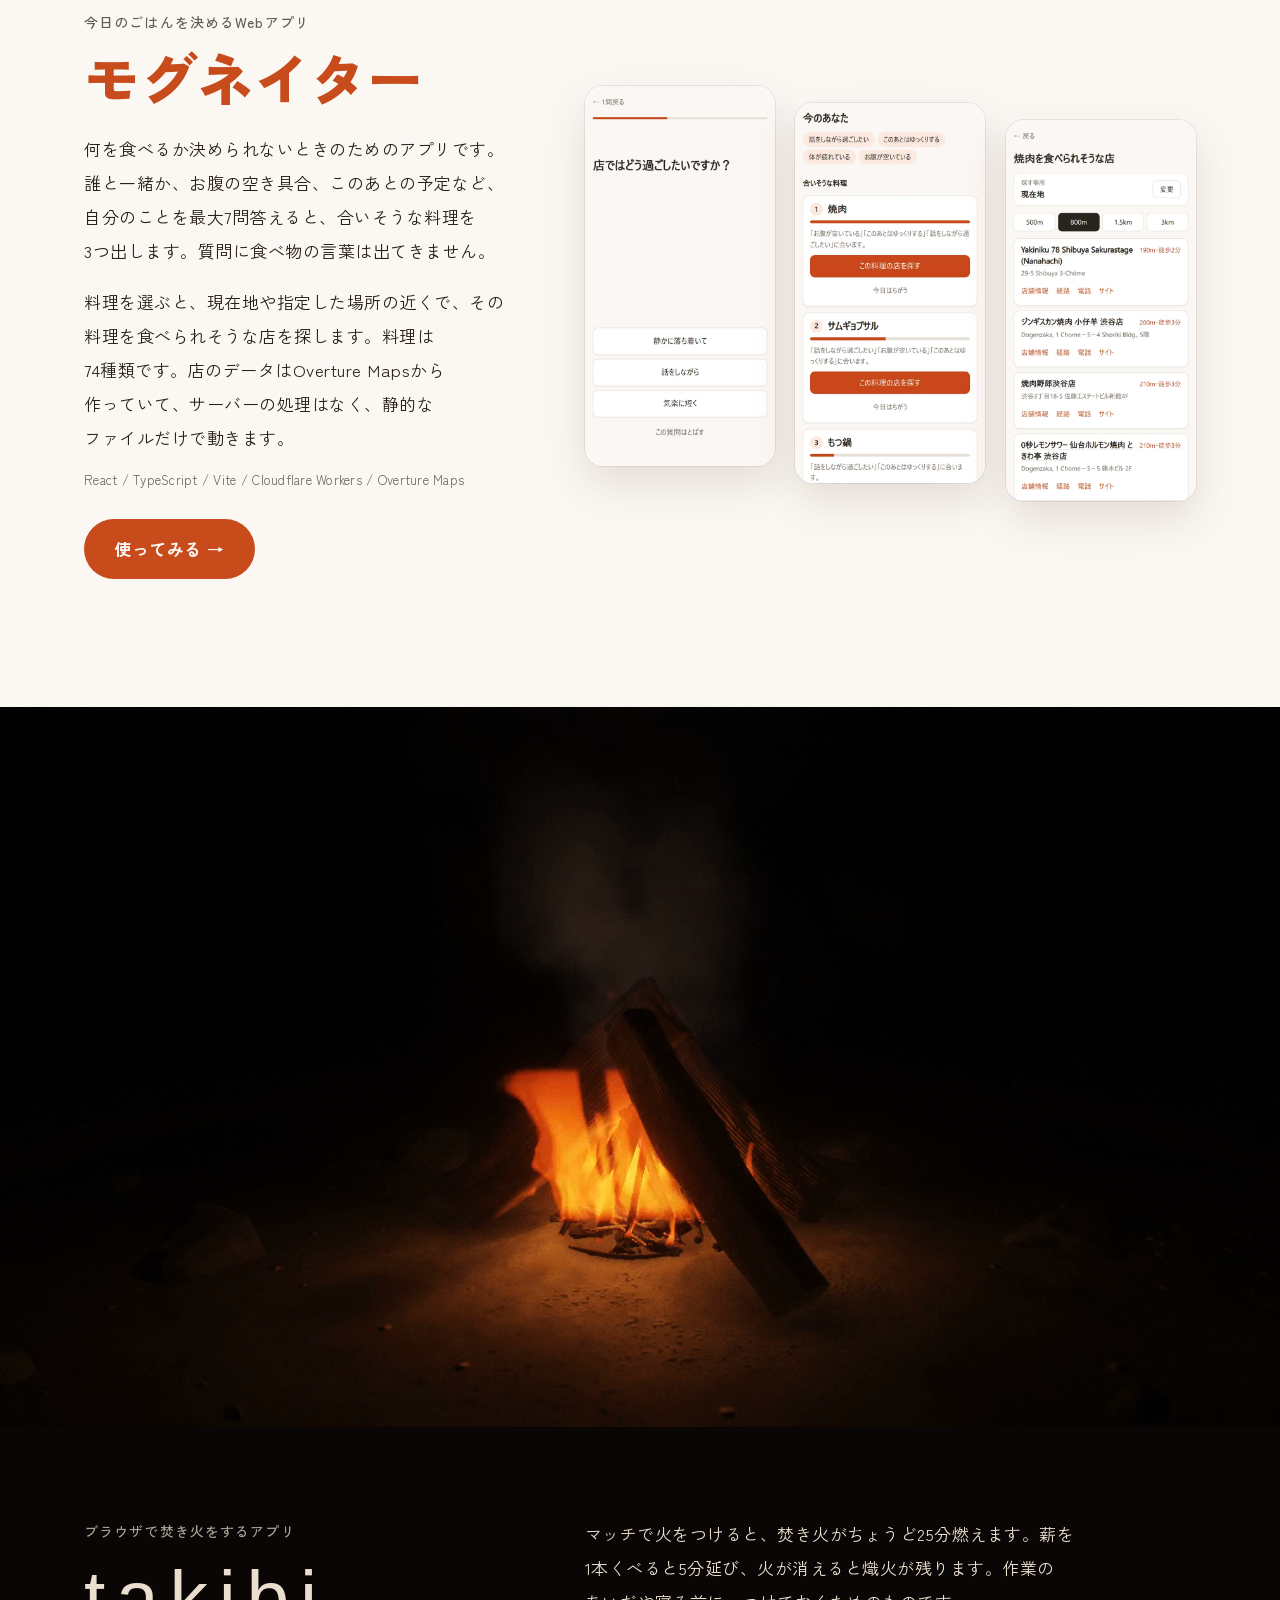
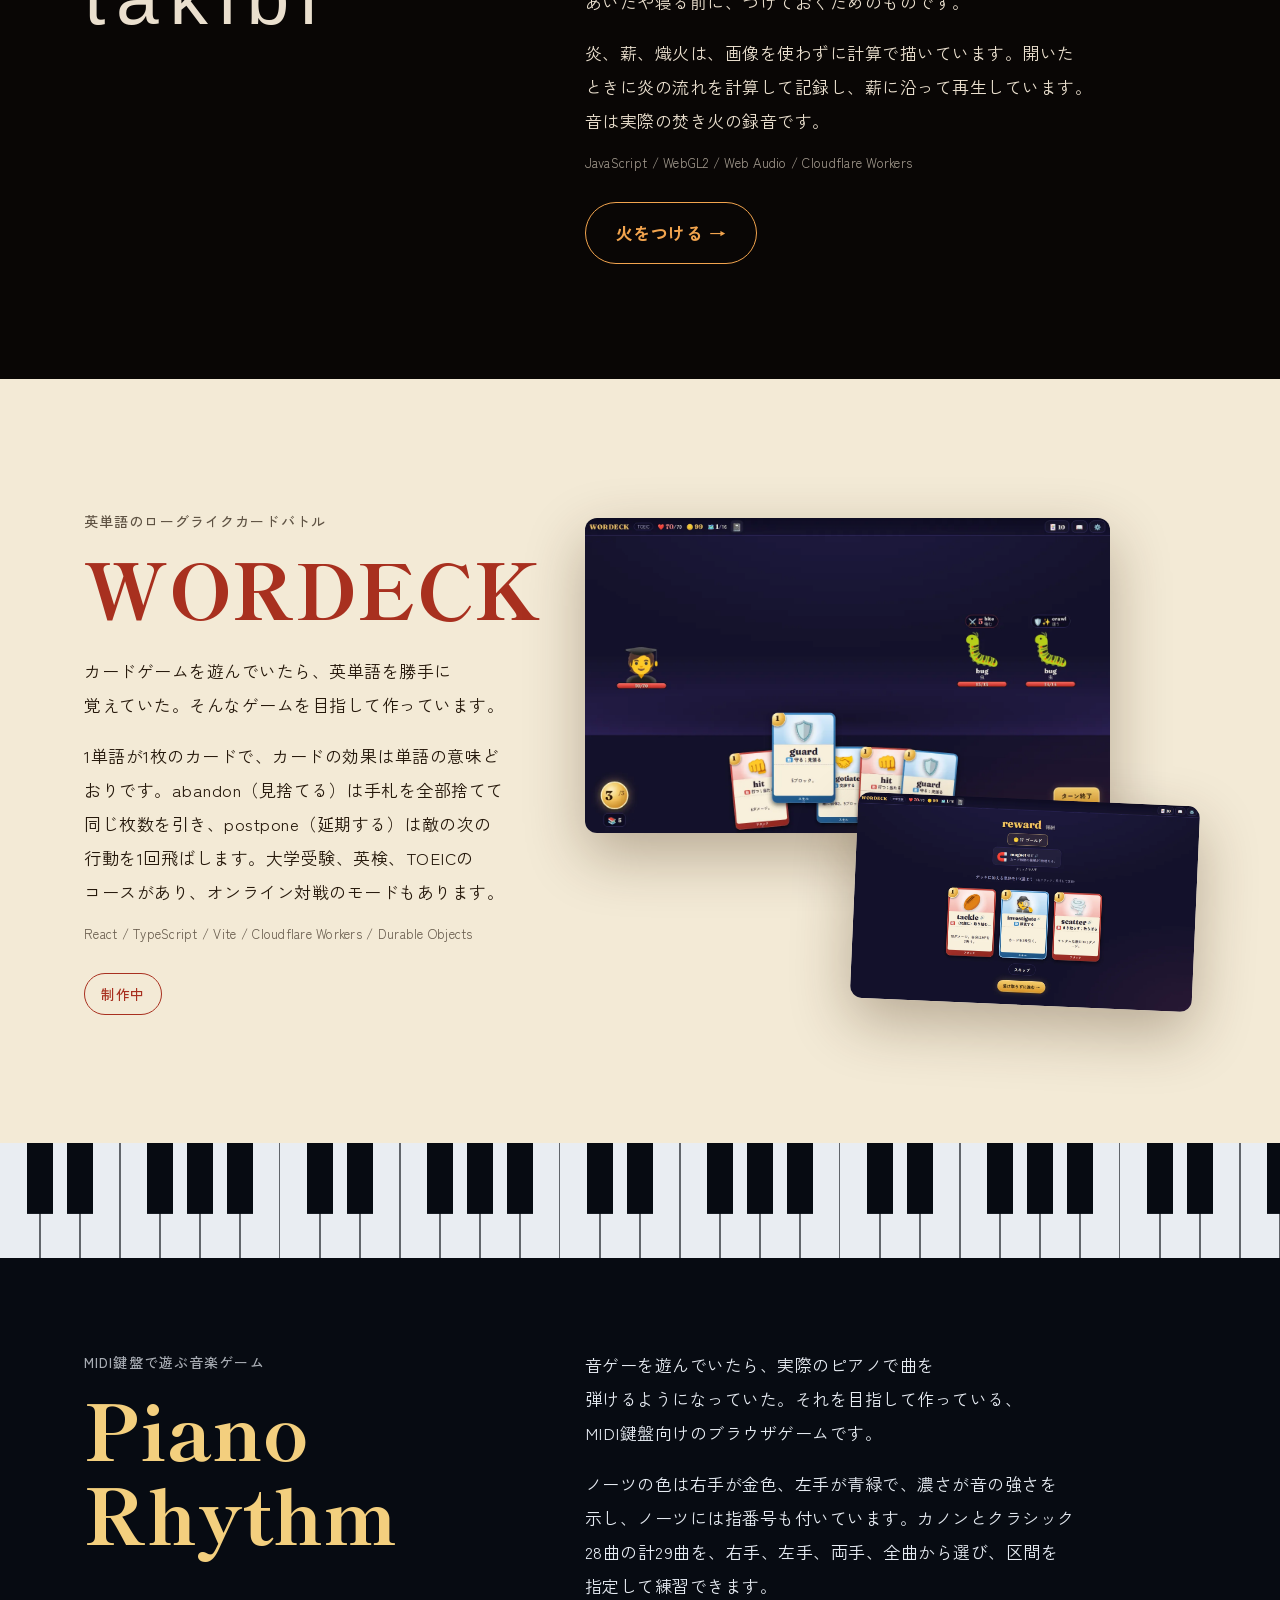
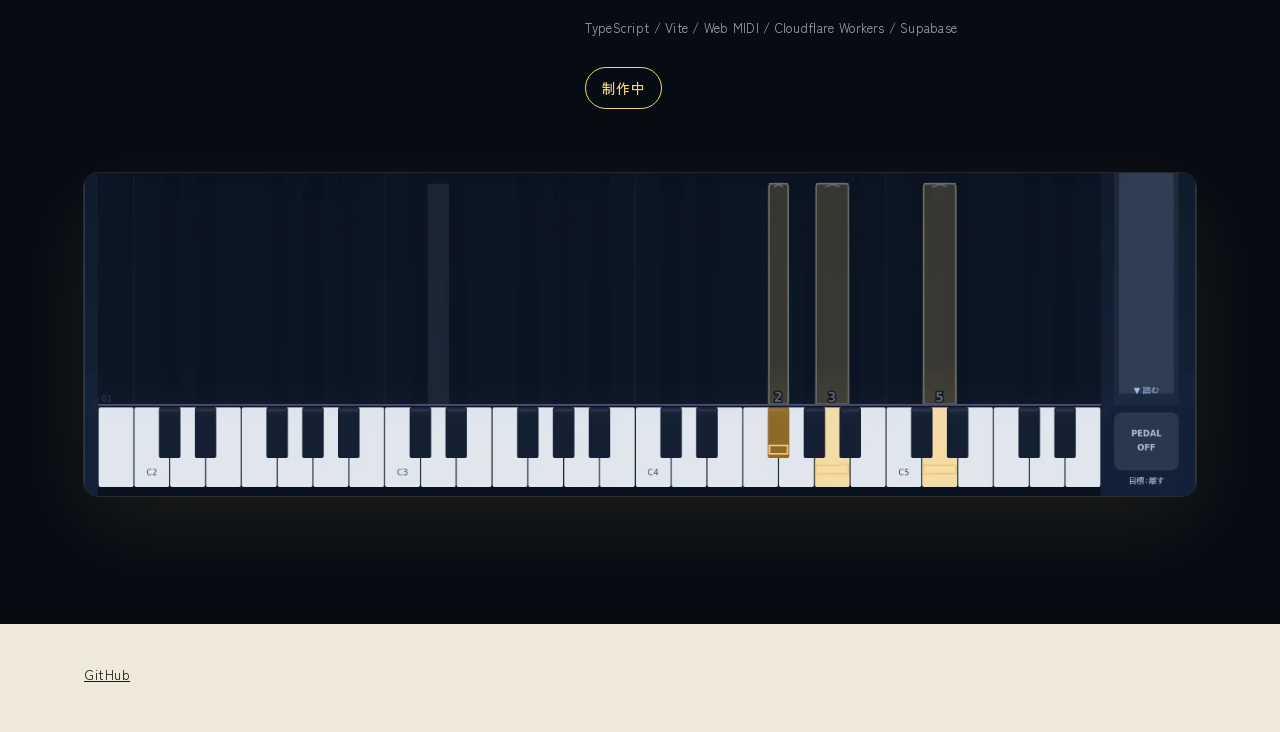
==== commit 0e56cfd7: "Add Mognator and takibi Co-Authored-By: Claude Opus 5.5 <noreply@anthropic.com>" ====
--- a/index.html
+++ b/index.html
@@ -50,6 +50,8 @@
   .index span { font-size:13px; opacity:.75; }
   .c-mix  { background:#1c1138; color:#f4edff; }
   .c-ant  { background:#3a2616; color:#f2e6d2; }
+  .c-mog  { background:#c84b1c; color:#fff6ee; }
+  .c-taki { background:#090605; color:#f2a44e; }
   .c-word { background:#f6c95f; color:#2a1d05; }
   .c-pia  { background:#070b12; color:#f3cf7e; }
 
@@ -80,6 +82,21 @@
   .ant h2 { color:var(--fg); }
   .ant .split { align-items:start; padding-top:clamp(52px,7vw,92px); }
 
+  /* モグネイター */
+  .mog { --bg:#fbf8f4; --fg:#2b211b; --accent:#c84b1c; }
+  .mog h2 { font-family:"Zen Kaku Gothic New",sans-serif; font-weight:900; font-size:clamp(38px,4.4vw,62px); letter-spacing:.01em; white-space:nowrap; }
+  .screens { display:grid; grid-template-columns:repeat(3,minmax(0,1fr)); gap:clamp(12px,1.6vw,22px); align-items:start; }
+  .screens img { border-radius:18px; box-shadow:0 0 0 1px rgba(43,33,27,.08),0 18px 44px rgba(90,50,20,.14); }
+  .screens img:nth-child(2) { margin-top:9%; }
+  .screens img:nth-child(3) { margin-top:18%; }
+
+  /* takibi */
+  .taki { --bg:#090605; --fg:#eadfce; --accent:#f2a44e; padding:0 0 clamp(72px,9vw,120px); }
+  .taki > video { max-width:1600px; margin:0 auto; }
+  .taki h2 { font:300 clamp(44px,6vw,80px)/1.1 "Zen Kaku Gothic New",sans-serif; letter-spacing:.14em; color:var(--fg); }
+  .taki .split { align-items:start; padding-top:clamp(52px,7vw,92px); }
+  .taki .go { background:transparent; color:var(--accent); border:1px solid var(--accent); }
+
   /* WORDECK */
   .deck { position:relative; padding-bottom:28%; }
   .deck img { border-radius:12px; box-shadow:0 22px 60px rgba(60,35,10,.32); }
@@ -104,6 +121,10 @@
     .split, .mix .split { grid-template-columns:minmax(0,1fr); }
     .phone { width:min(74%,320px); margin:0 auto; }
     .deck { order:2; }
+    .screens { grid-template-columns:repeat(2,minmax(0,1fr)); }
+    .screens img:first-child { display:none; }
+    .screens img:nth-child(2) { margin-top:0; }
+    .screens img:nth-child(3) { margin-top:14%; }
   }
   @media (max-width:1180px) { .crown { display:none; } }
   @media (prefers-reduced-motion:reduce) { html { scroll-behavior:auto; } .go, .index a { transition:none; } }
@@ -124,6 +145,8 @@
   <ol class="index">
     <li class="c-mix"><a href="#donotmix"><b>まぜるな危険!</b><span>遊べます</span></a></li>
     <li class="c-ant"><a href="#ant"><b>Ant Garden</b><span>遊べます</span></a></li>
+    <li class="c-mog"><a href="#mognator"><b>モグネイター</b><span>使えます</span></a></li>
+    <li class="c-taki"><a href="#takibi"><b>takibi</b><span>使えます</span></a></li>
     <li class="c-word"><a href="#wordeck"><b>WORDECK</b><span>制作中</span></a></li>
     <li class="c-pia"><a href="#piano"><b>Piano Rhythm</b><span>制作中</span></a></li>
   </ol>
@@ -159,6 +182,40 @@
         <p>部屋の位置と形は乱数とまわりの状況で決まるので、同じ巣は二つとありません。夏の終わりから秋のはじめには羽アリが結婚飛行に飛び立ち、冬はアリが深い部屋に集まります。</p>
         <p class="tech">JavaScript / 外部パッケージなしで動作</p>
         <a class="go" href="demos/ant-garden/" target="_blank" rel="noopener">観察する →</a>
+      </div>
+    </div>
+  </section>
+
+  <section class="work mog" id="mognator">
+    <div class="inner split">
+      <div class="copy">
+        <p class="kind">今日のごはんを決めるWebアプリ</p>
+        <h2>モグネイター</h2>
+        <p>何を食べるか決められないときのためのアプリです。誰と一緒か、お腹の空き具合、このあとの予定など、自分のことを最大7問答えると、合いそうな料理を3つ出します。質問に食べ物の言葉は出てきません。</p>
+        <p>料理を選ぶと、現在地や指定した場所の近くで、その料理を食べられそうな店を探します。料理は74種類です。店のデータはOverture Mapsから作っていて、サーバーの処理はなく、静的なファイルだけで動きます。</p>
+        <p class="tech">React / TypeScript / Vite / Cloudflare Workers / Overture Maps</p>
+        <a class="go" href="https://mognator.ikdmtm.workers.dev/" target="_blank" rel="noopener">使ってみる →</a>
+      </div>
+      <div class="screens">
+        <img src="assets/mognator-q.webp" alt="店でどう過ごしたいかを聞く質問の画面" loading="lazy">
+        <img src="assets/mognator-result.webp" alt="焼肉、サムギョプサル、もつ鍋が並ぶ結果の画面" loading="lazy">
+        <img src="assets/mognator-shops.webp" alt="現在地の近くの焼肉店が並ぶ画面" loading="lazy">
+      </div>
+    </div>
+  </section>
+
+  <section class="work taki" id="takibi">
+    <video data-play muted loop playsinline preload="none" poster="assets/takibi.webp" aria-label="夜の地面で薪が燃える焚き火"><source src="assets/takibi-play.webm" type="video/webm"></video>
+    <div class="inner split">
+      <div>
+        <p class="kind">ブラウザで焚き火をするアプリ</p>
+        <h2>takibi</h2>
+      </div>
+      <div class="copy">
+        <p>マッチで火をつけると、焚き火がちょうど25分燃えます。薪を1本くべると5分延び、火が消えると熾火が残ります。作業のあいだや寝る前に、つけておくためのものです。</p>
+        <p>炎、薪、熾火は、画像を使わずに計算で描いています。開いたときに炎の流れを計算して記録し、薪に沿って再生しています。音は実際の焚き火の録音です。</p>
+        <p class="tech">JavaScript / WebGL2 / Web Audio / Cloudflare Workers</p>
+        <a class="go" href="https://takibi.ikdmtm.workers.dev/" target="_blank" rel="noopener">火をつける →</a>
       </div>
     </div>
   </section>
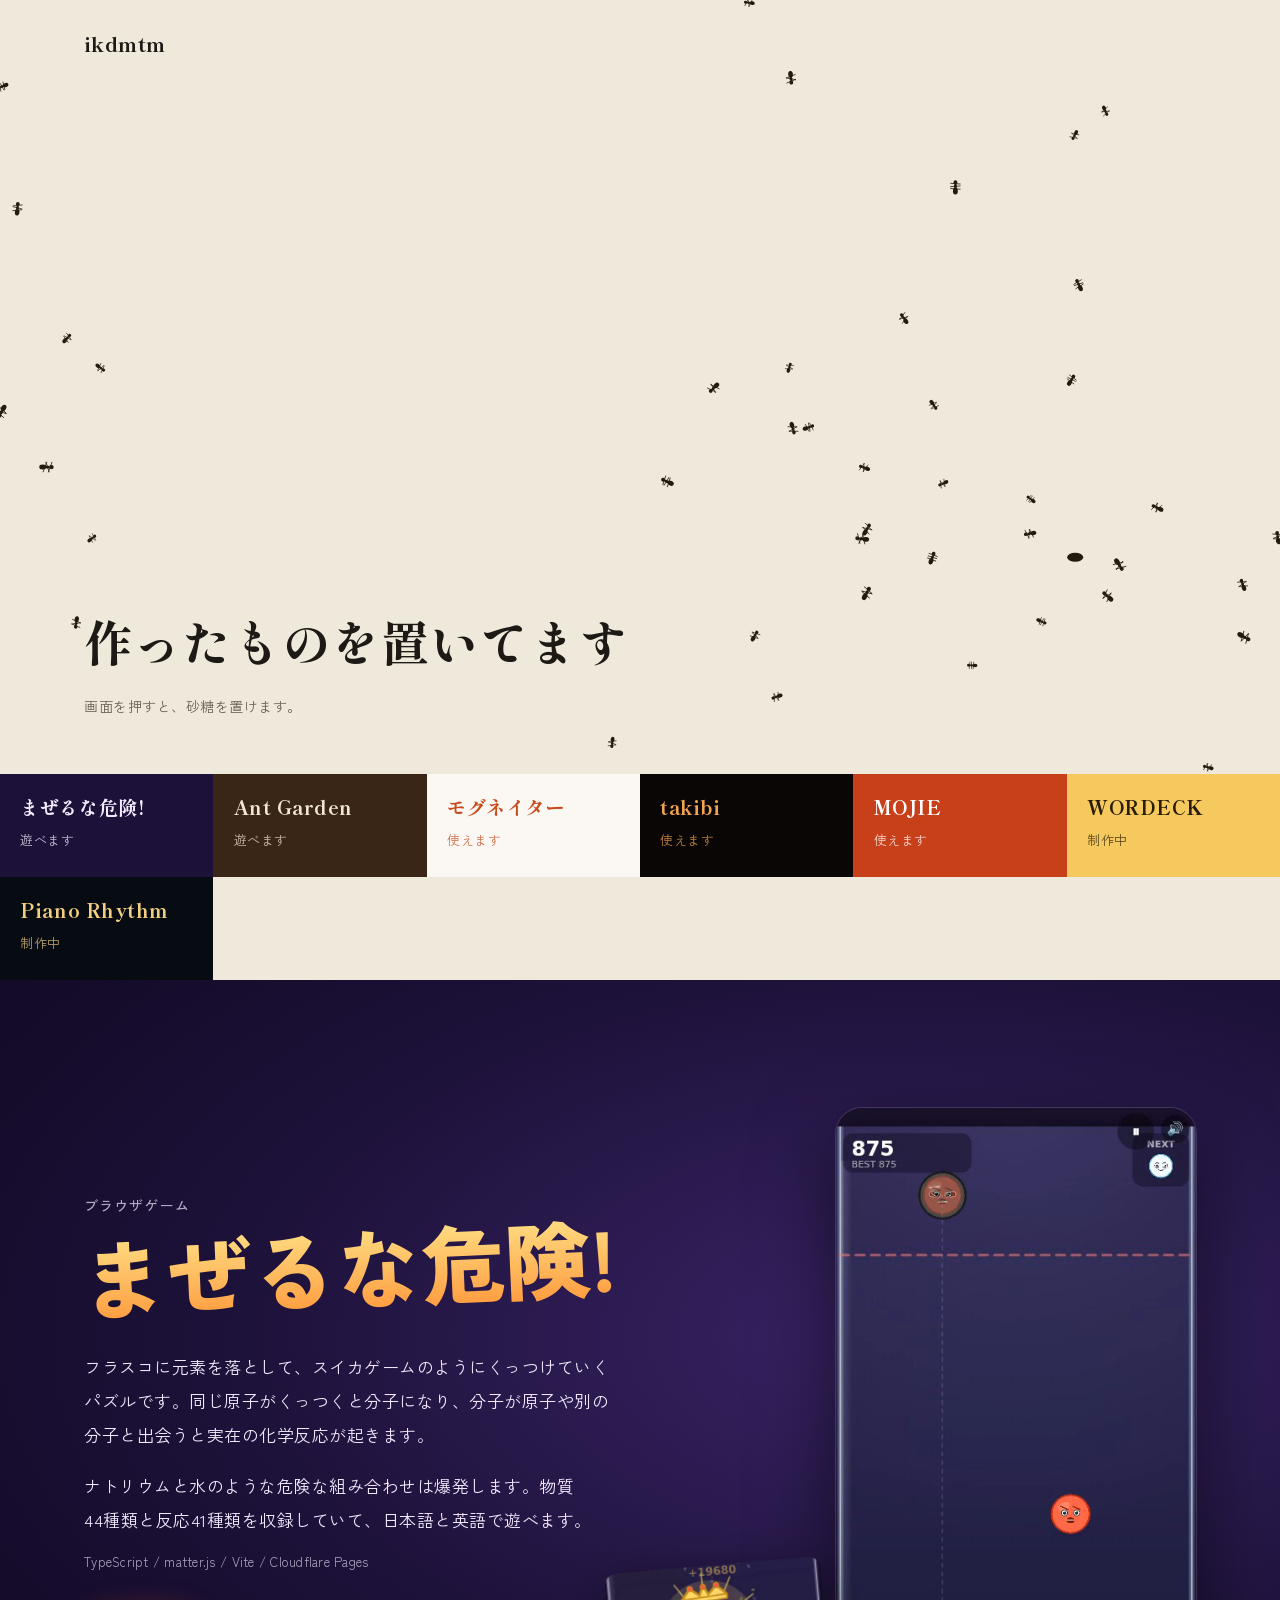
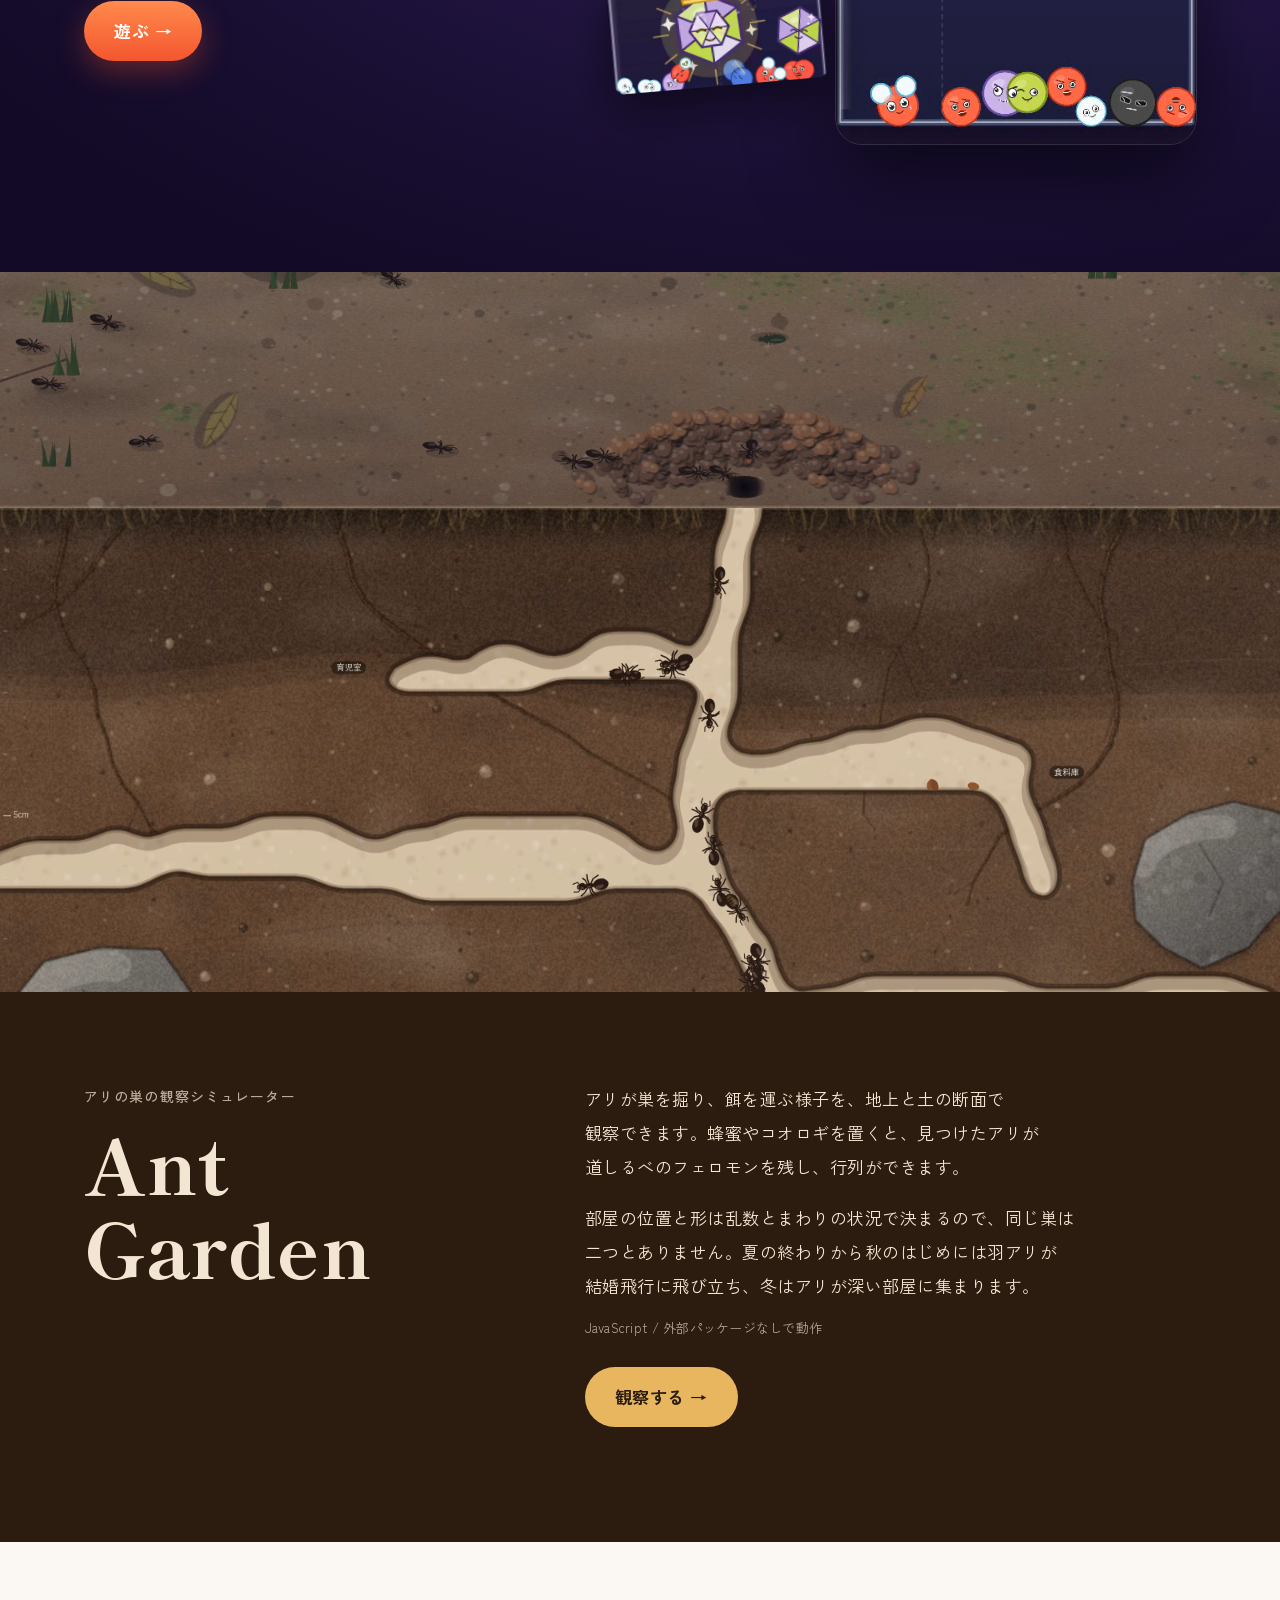
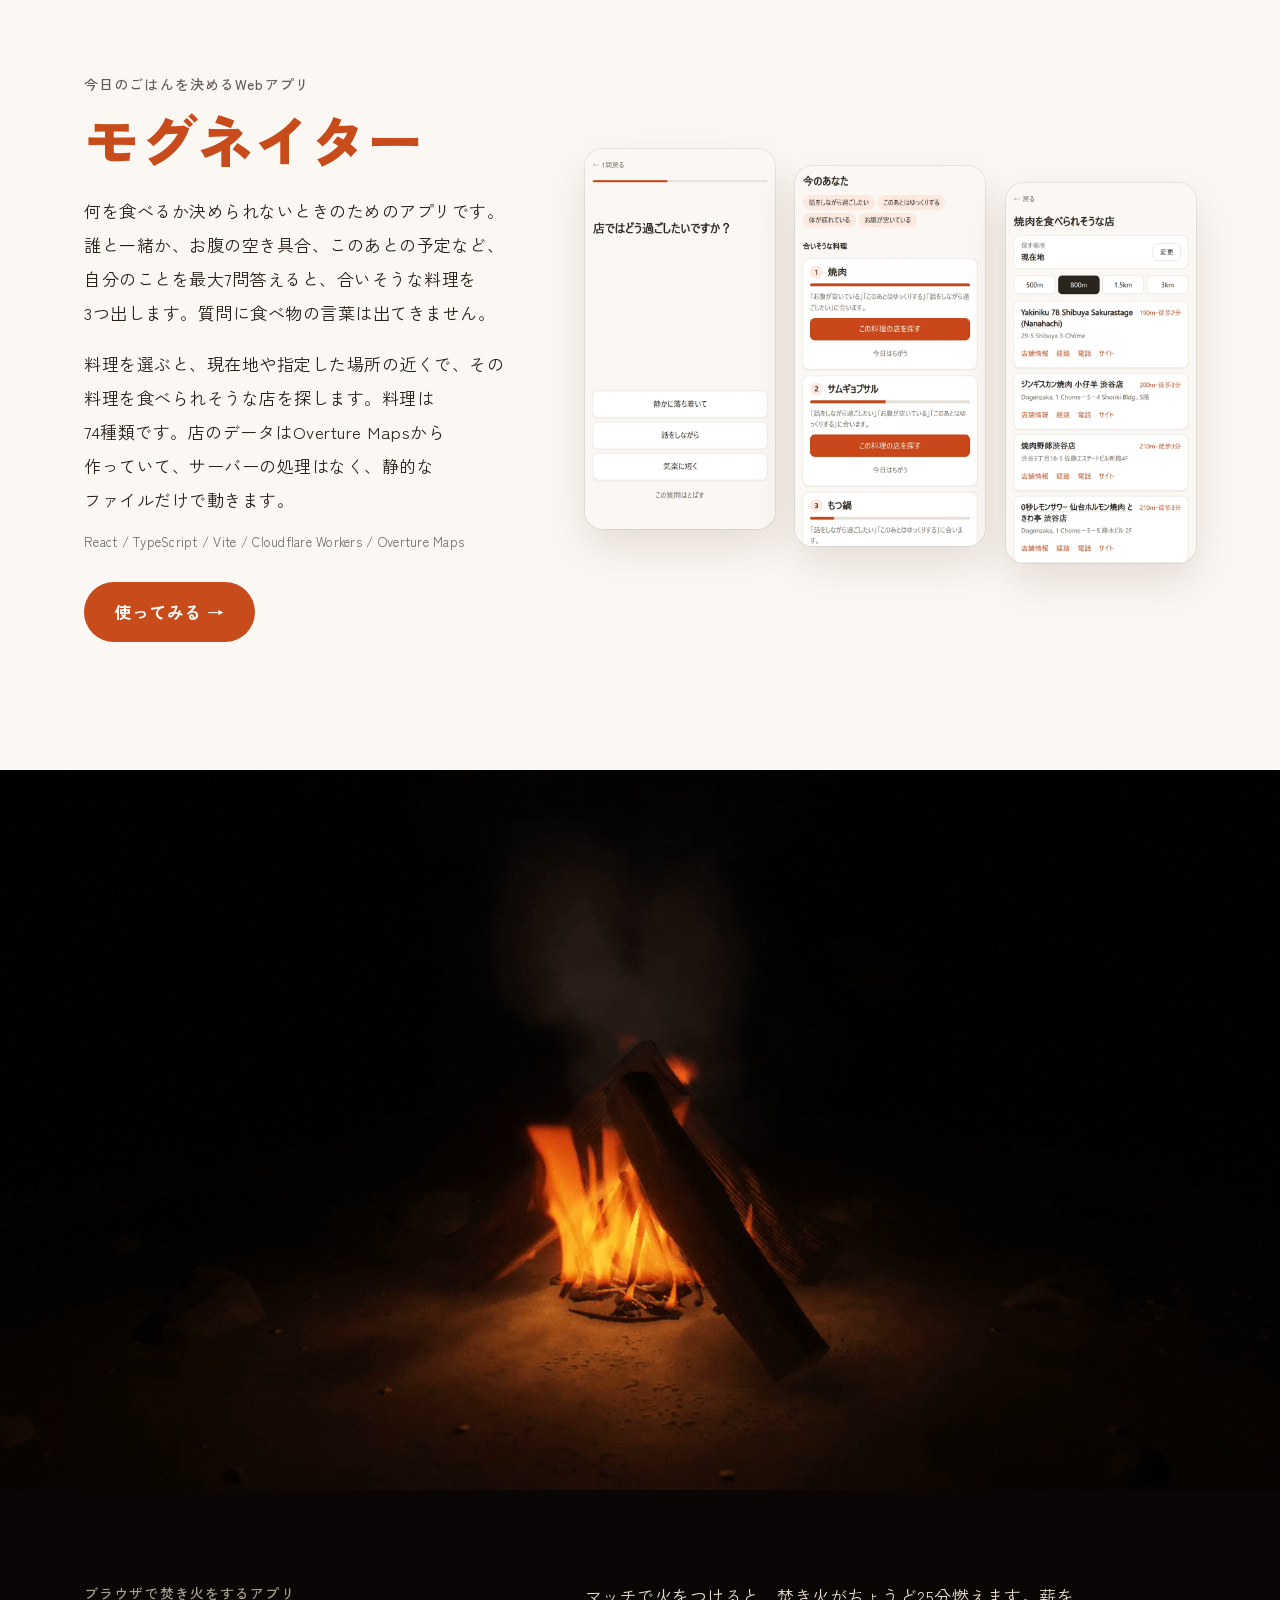
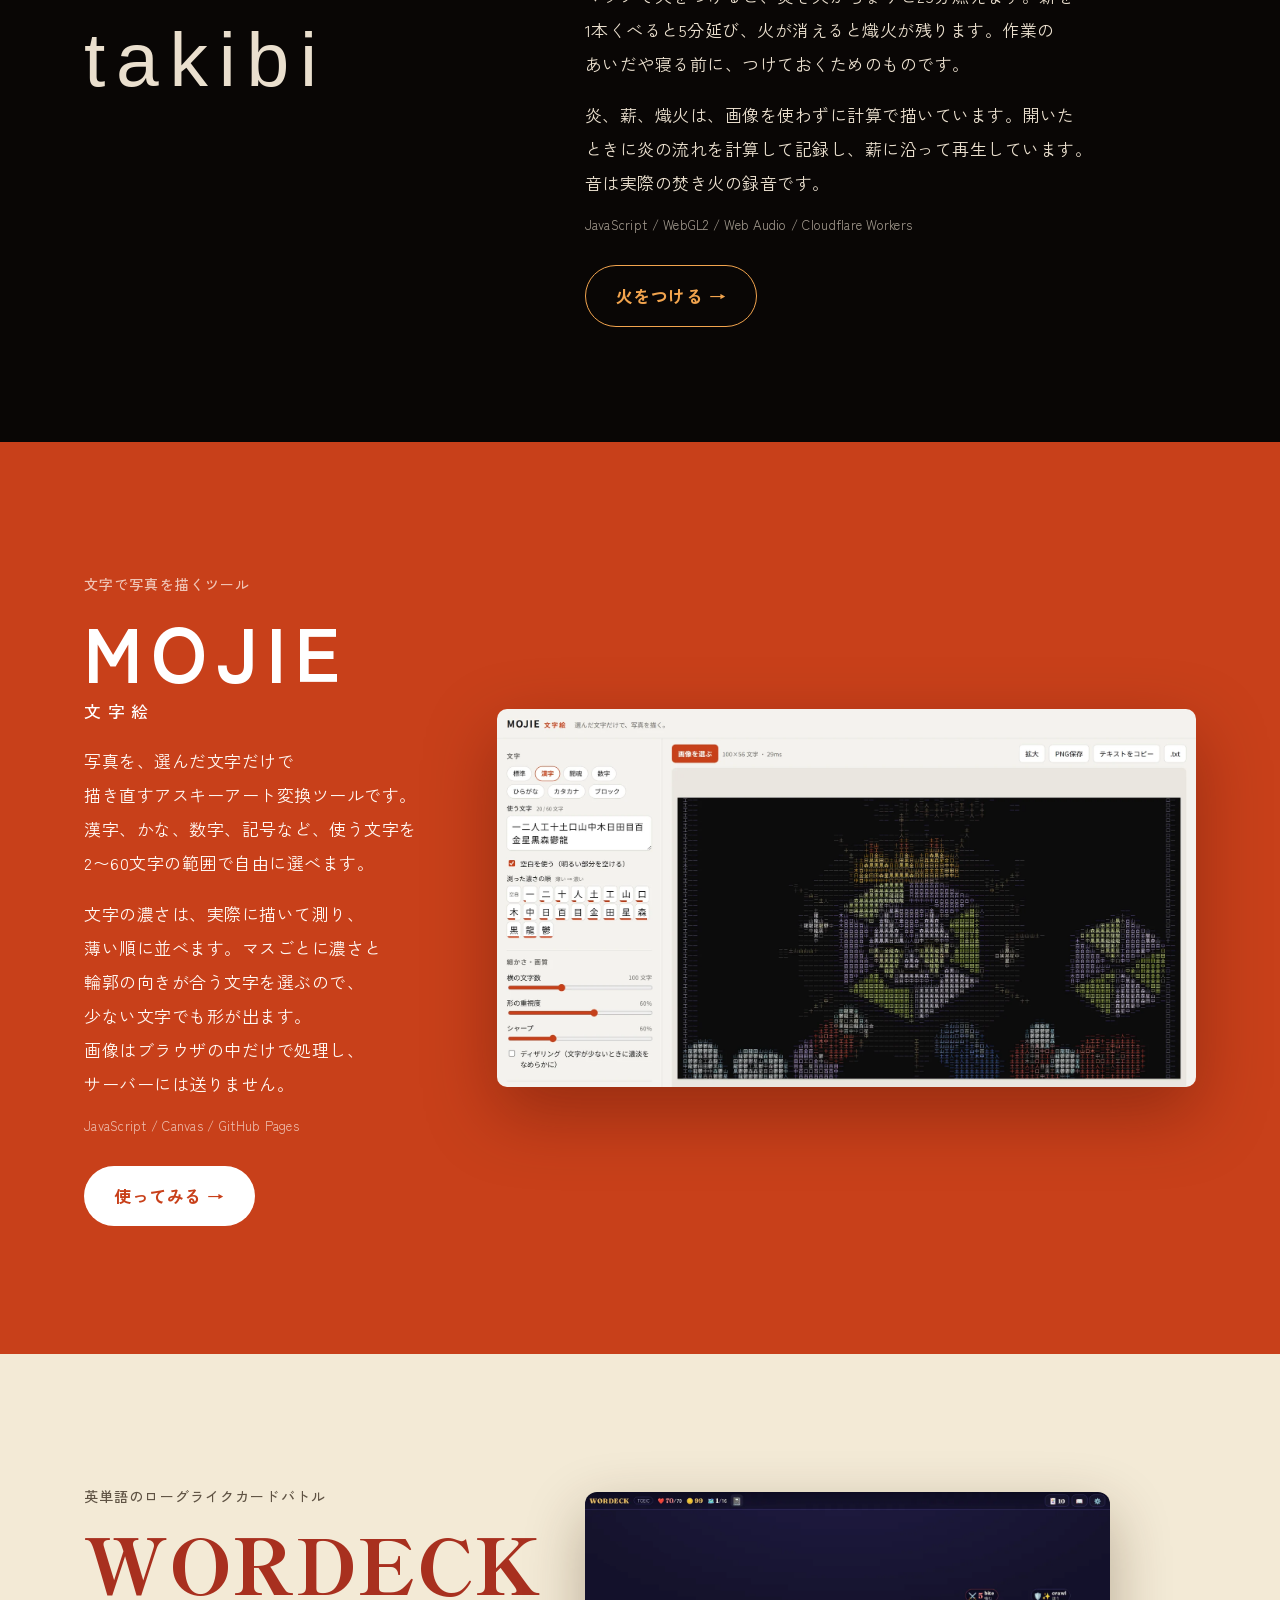
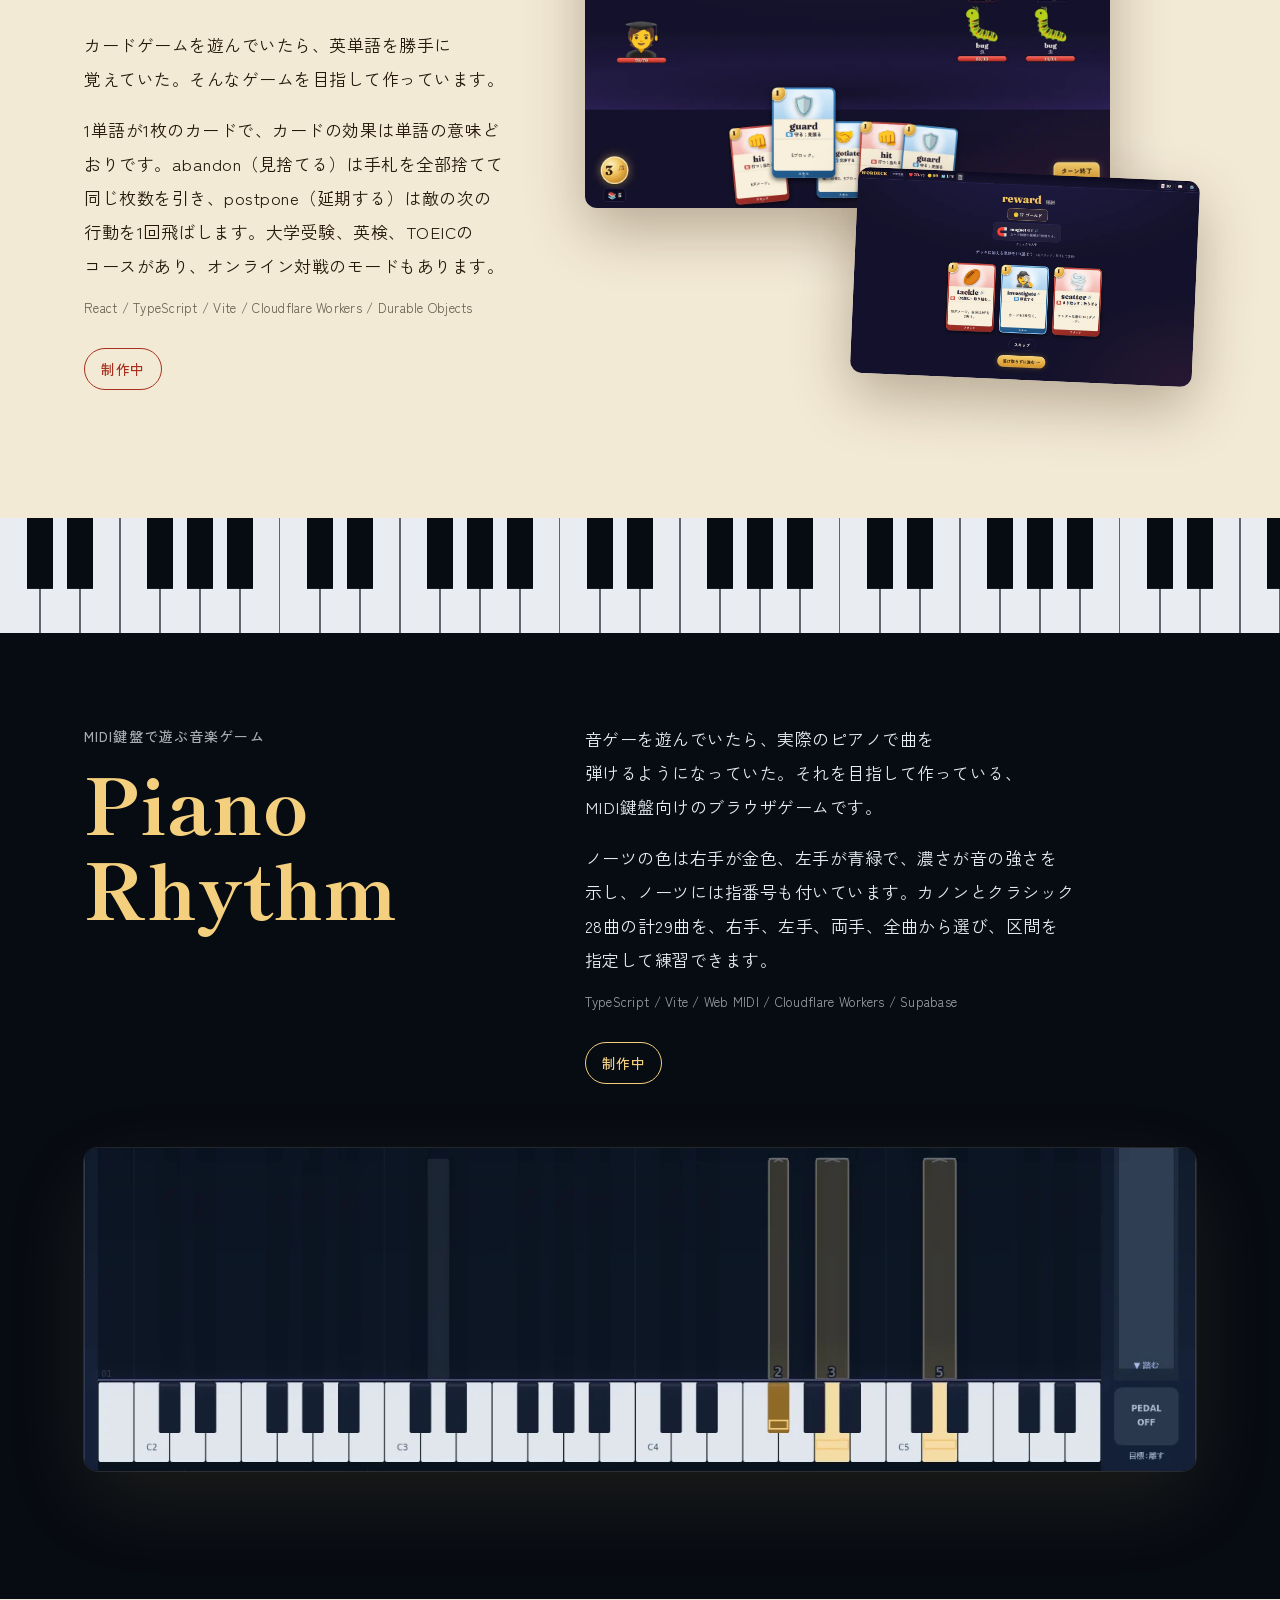
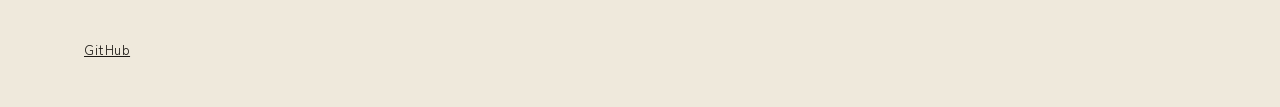
==== commit 166e08d2: "Add MOJIE Co-Authored-By: Claude Opus 5.5 <noreply@anthropic.com>" ====
--- a/index.html
+++ b/index.html
@@ -44,13 +44,14 @@
   .hint { margin-top:14px; font-size:14px; color:#6a6358; }
 
   .index { display:grid; grid-template-columns:repeat(auto-fit,minmax(200px,1fr)); list-style:none; padding:0; }
-  .index a { display:block; height:100%; padding:20px clamp(16px,2vw,28px) 22px; text-decoration:none; transition:padding .18s ease; }
+  .index a { display:block; height:100%; padding:20px clamp(14px,1.6vw,24px) 22px; text-decoration:none; transition:padding .18s ease; }
   .index a:hover { padding-top:12px; padding-bottom:30px; }
-  .index b { display:block; font:800 clamp(18px,1.9vw,24px)/1.4 "Shippori Mincho",serif; }
+  .index b { display:block; font:800 clamp(17px,1.5vw,22px)/1.4 "Shippori Mincho",serif; }
   .index span { font-size:13px; opacity:.75; }
   .c-mix  { background:#1c1138; color:#f4edff; }
   .c-ant  { background:#3a2616; color:#f2e6d2; }
-  .c-mog  { background:#c84b1c; color:#fff6ee; }
+  .c-mog  { background:#fbf8f4; color:#c84b1c; }
+  .c-moji { background:#c8401a; color:#fff; }
   .c-taki { background:#090605; color:#f2a44e; }
   .c-word { background:#f6c95f; color:#2a1d05; }
   .c-pia  { background:#070b12; color:#f3cf7e; }
@@ -97,6 +98,14 @@
   .taki .split { align-items:start; padding-top:clamp(52px,7vw,92px); }
   .taki .go { background:transparent; color:var(--accent); border:1px solid var(--accent); }
 
+  /* MOJIE */
+  .moji { --bg:#c8401a; --fg:#fff7f2; --accent:#fff; }
+  .moji h2 { font:700 clamp(44px,6vw,80px)/1.1 "Zen Kaku Gothic New",sans-serif; letter-spacing:.12em; }
+  .moji h2 small { display:block; margin-top:10px; font-size:clamp(14px,1.3vw,18px); font-weight:500; letter-spacing:.4em; }
+  .moji .go { color:#c8401a; }
+  .moji .shot { border-radius:10px; box-shadow:0 26px 70px rgba(60,10,0,.35); }
+  .moji .split { grid-template-columns:minmax(0,4fr) minmax(0,8fr); }
+
   /* WORDECK */
   .deck { position:relative; padding-bottom:28%; }
   .deck img { border-radius:12px; box-shadow:0 22px 60px rgba(60,35,10,.32); }
@@ -118,7 +127,7 @@
   @media (max-width:820px) {
     body { font-size:16px; }
     .index { grid-template-columns:repeat(2,minmax(0,1fr)); }
-    .split, .mix .split { grid-template-columns:minmax(0,1fr); }
+    .split, .mix .split, .moji .split { grid-template-columns:minmax(0,1fr); }
     .phone { width:min(74%,320px); margin:0 auto; }
     .deck { order:2; }
     .screens { grid-template-columns:repeat(2,minmax(0,1fr)); }
@@ -147,6 +156,7 @@
     <li class="c-ant"><a href="#ant"><b>Ant Garden</b><span>遊べます</span></a></li>
     <li class="c-mog"><a href="#mognator"><b>モグネイター</b><span>使えます</span></a></li>
     <li class="c-taki"><a href="#takibi"><b>takibi</b><span>使えます</span></a></li>
+    <li class="c-moji"><a href="#mojie"><b>MOJIE</b><span>使えます</span></a></li>
     <li class="c-word"><a href="#wordeck"><b>WORDECK</b><span>制作中</span></a></li>
     <li class="c-pia"><a href="#piano"><b>Piano Rhythm</b><span>制作中</span></a></li>
   </ol>
@@ -217,6 +227,20 @@
         <p class="tech">JavaScript / WebGL2 / Web Audio / Cloudflare Workers</p>
         <a class="go" href="https://takibi.ikdmtm.workers.dev/" target="_blank" rel="noopener">火をつける →</a>
       </div>
+    </div>
+  </section>
+
+  <section class="work moji" id="mojie">
+    <div class="inner split">
+      <div class="copy">
+        <p class="kind">文字で写真を描くツール</p>
+        <h2>MOJIE<small>文字絵</small></h2>
+        <p>写真を、選んだ文字だけで描き直すアスキーアート変換ツールです。漢字、かな、数字、記号など、使う文字を2〜60文字の範囲で自由に選べます。</p>
+        <p>文字の濃さは、実際に描いて測り、薄い順に並べます。マスごとに濃さと輪郭の向きが合う文字を選ぶので、少ない文字でも形が出ます。画像はブラウザの中だけで処理し、サーバーには送りません。</p>
+        <p class="tech">JavaScript / Canvas / GitHub Pages</p>
+        <a class="go" href="https://ikdmtm.github.io/mojie/" target="_blank" rel="noopener">使ってみる →</a>
+      </div>
+      <div class="shot"><img src="assets/mojie.webp" alt="漢字20文字で、王冠をかぶった塩の結晶の絵を色付きで描いた変換画面" loading="lazy"></div>
     </div>
   </section>
 
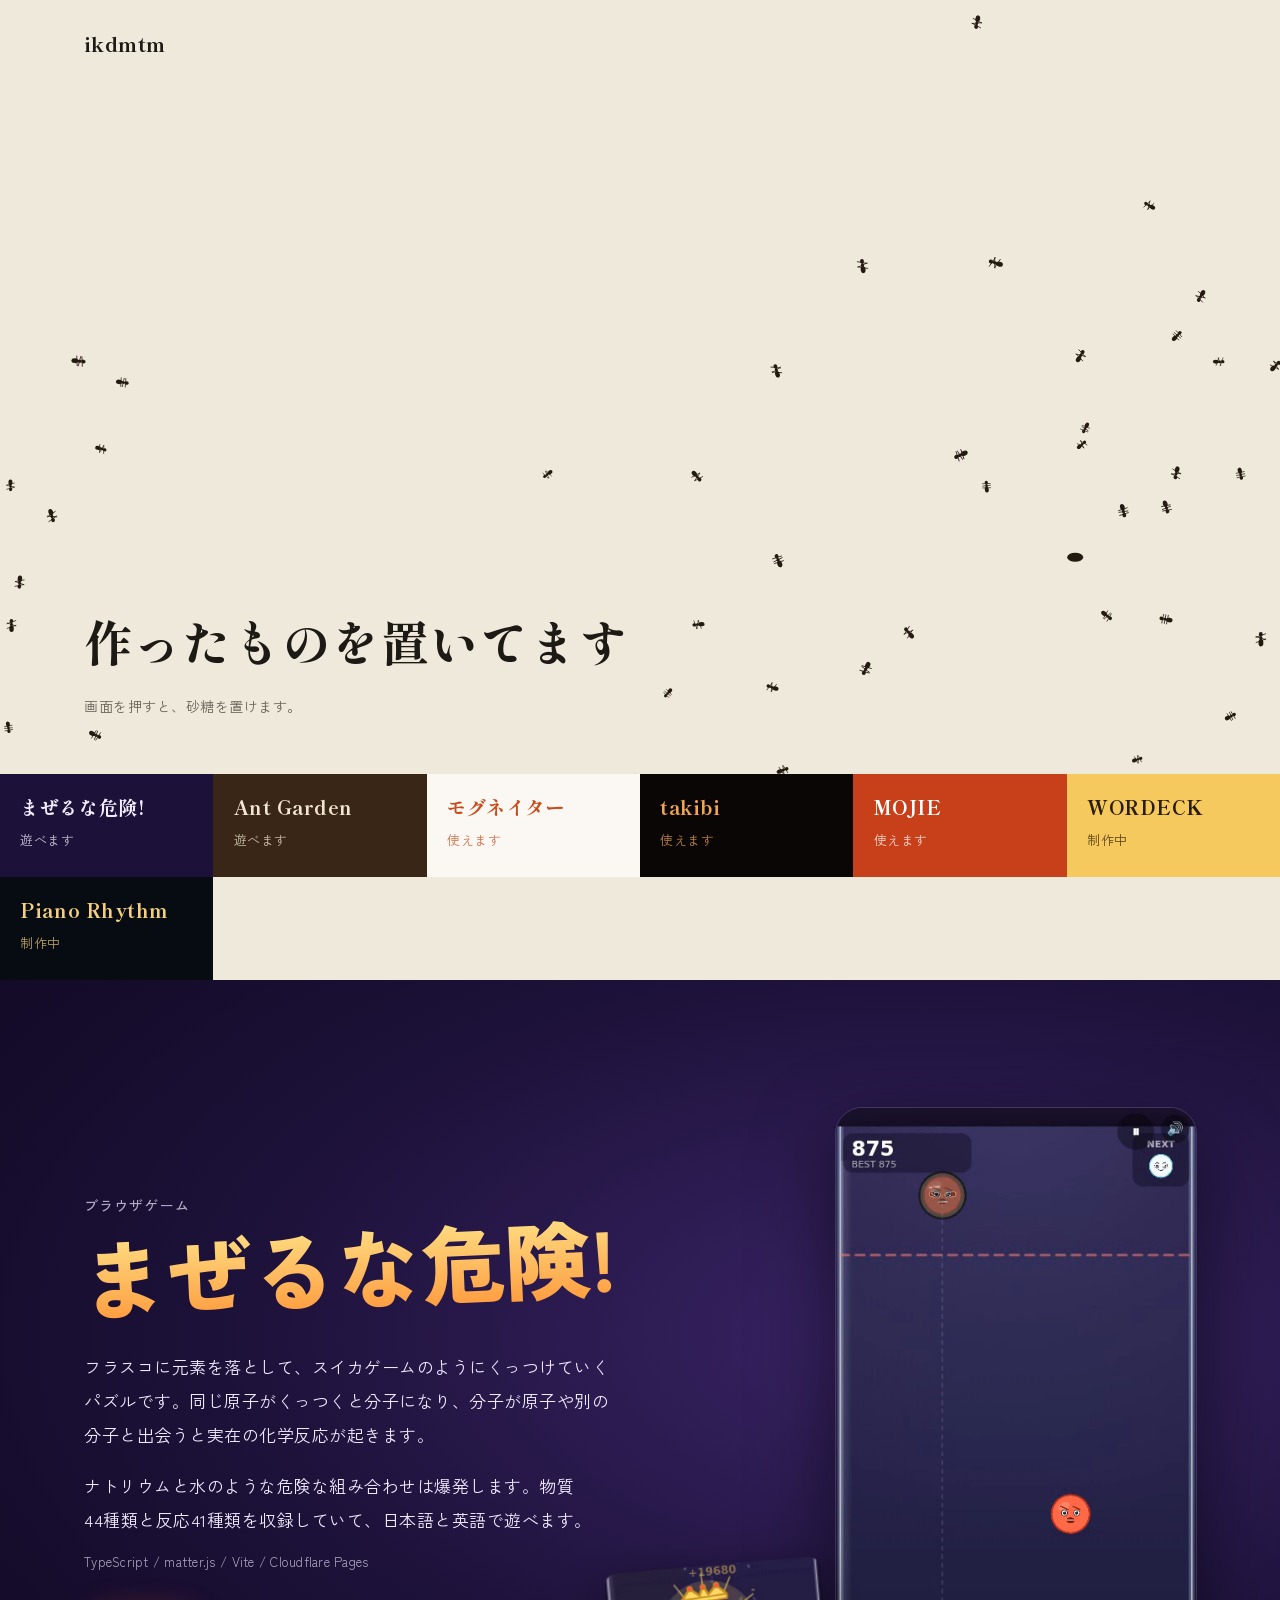
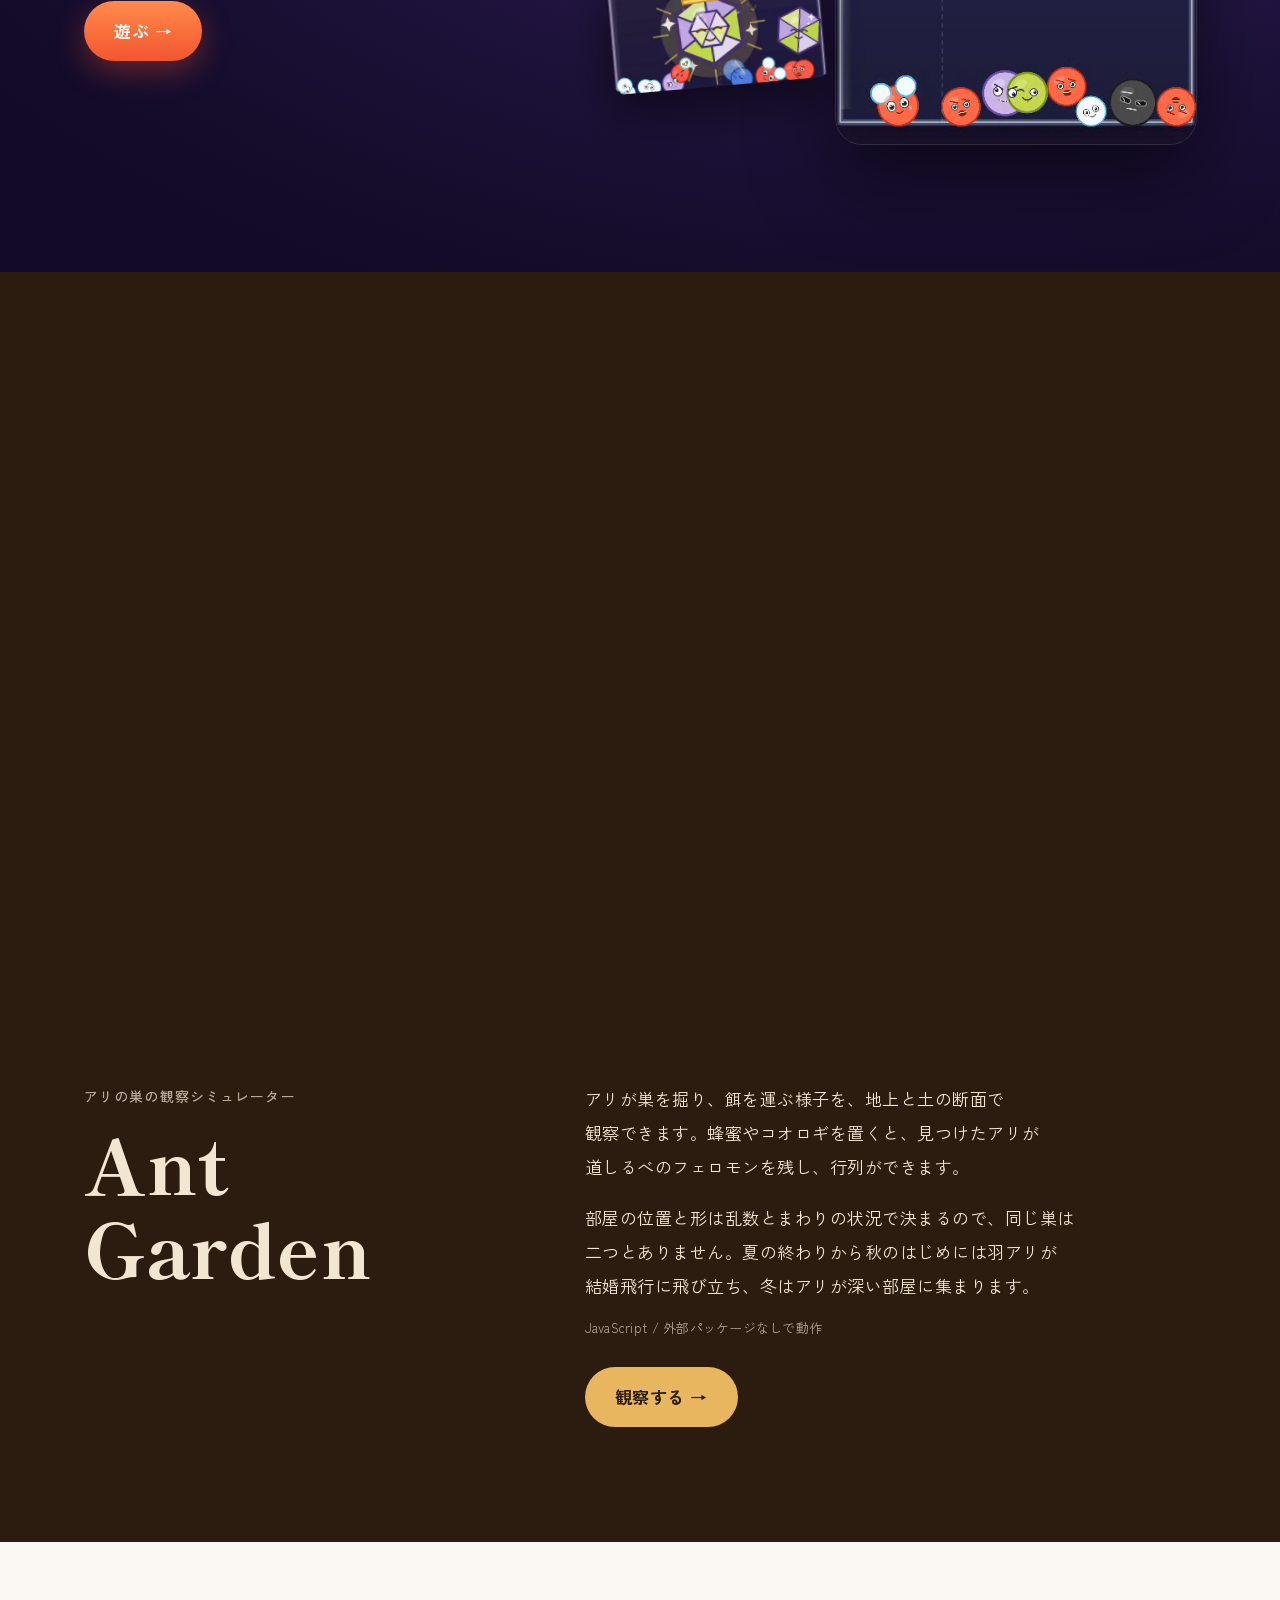
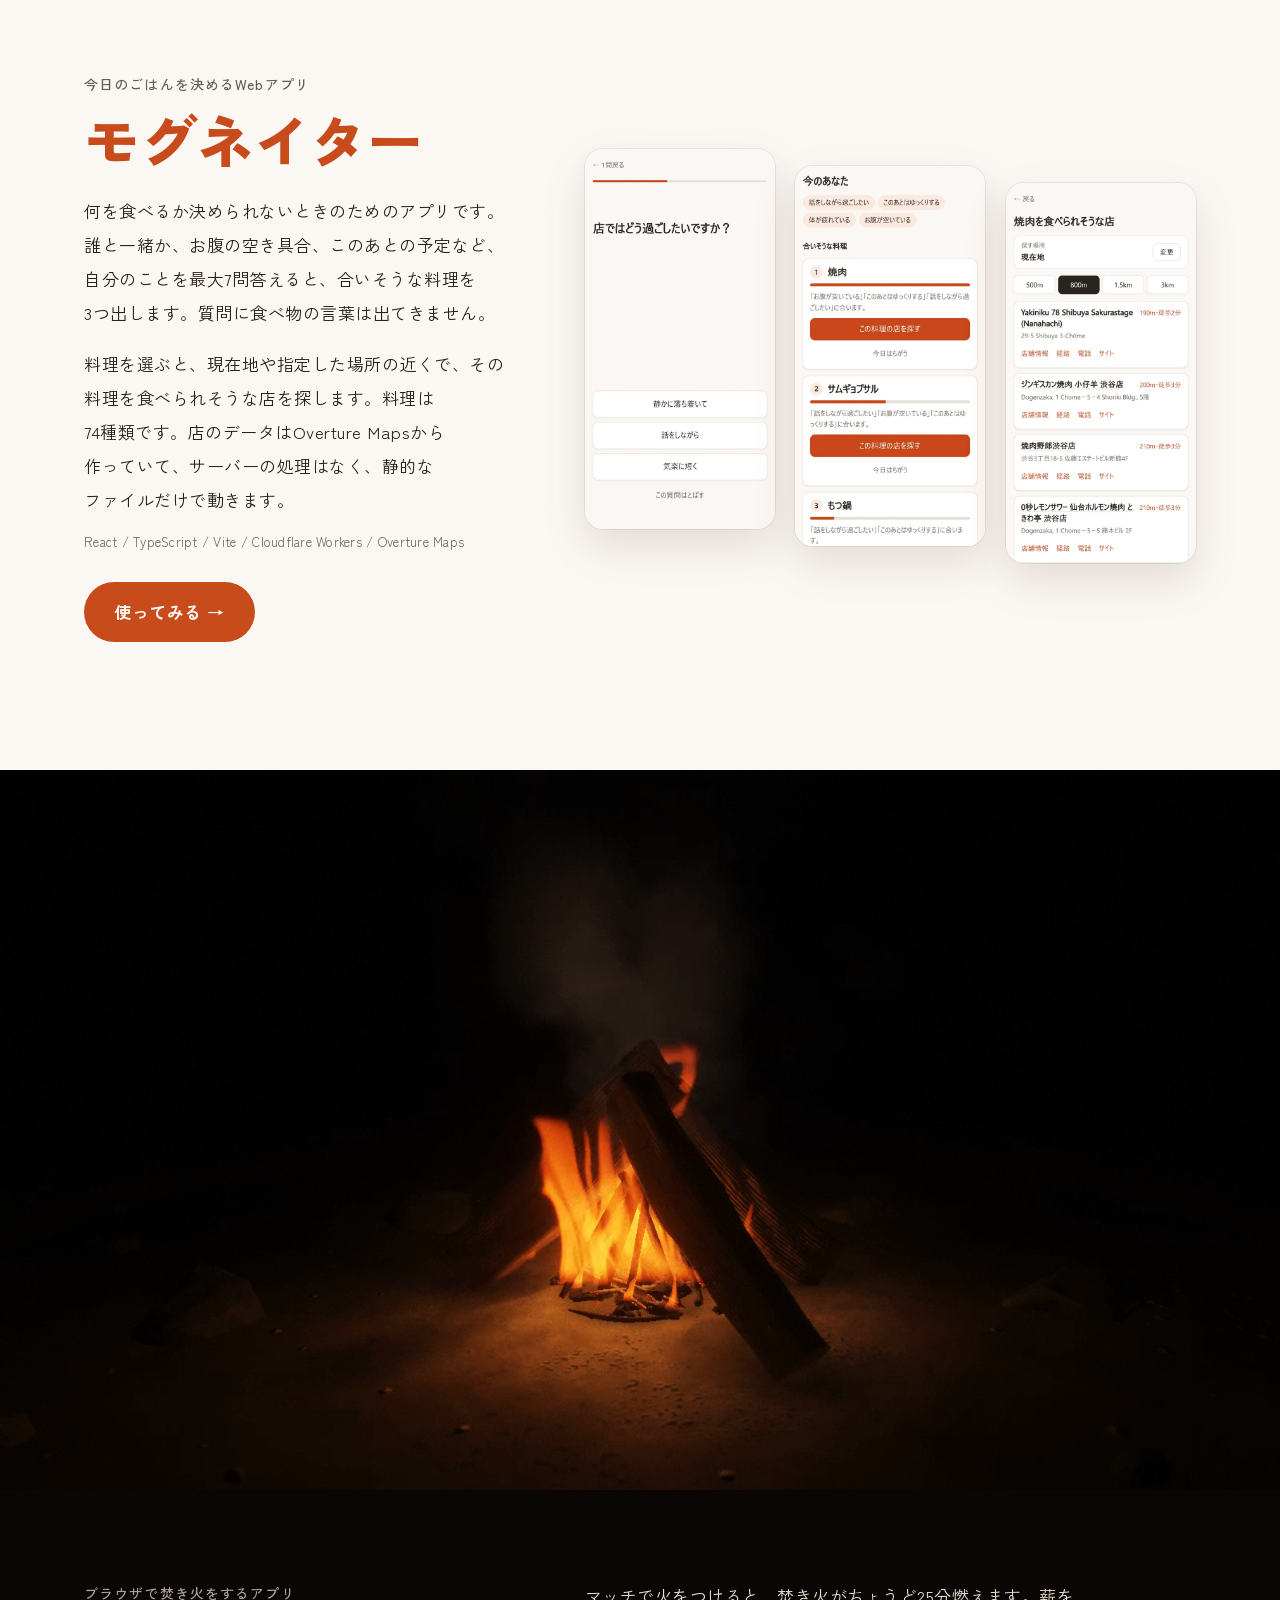
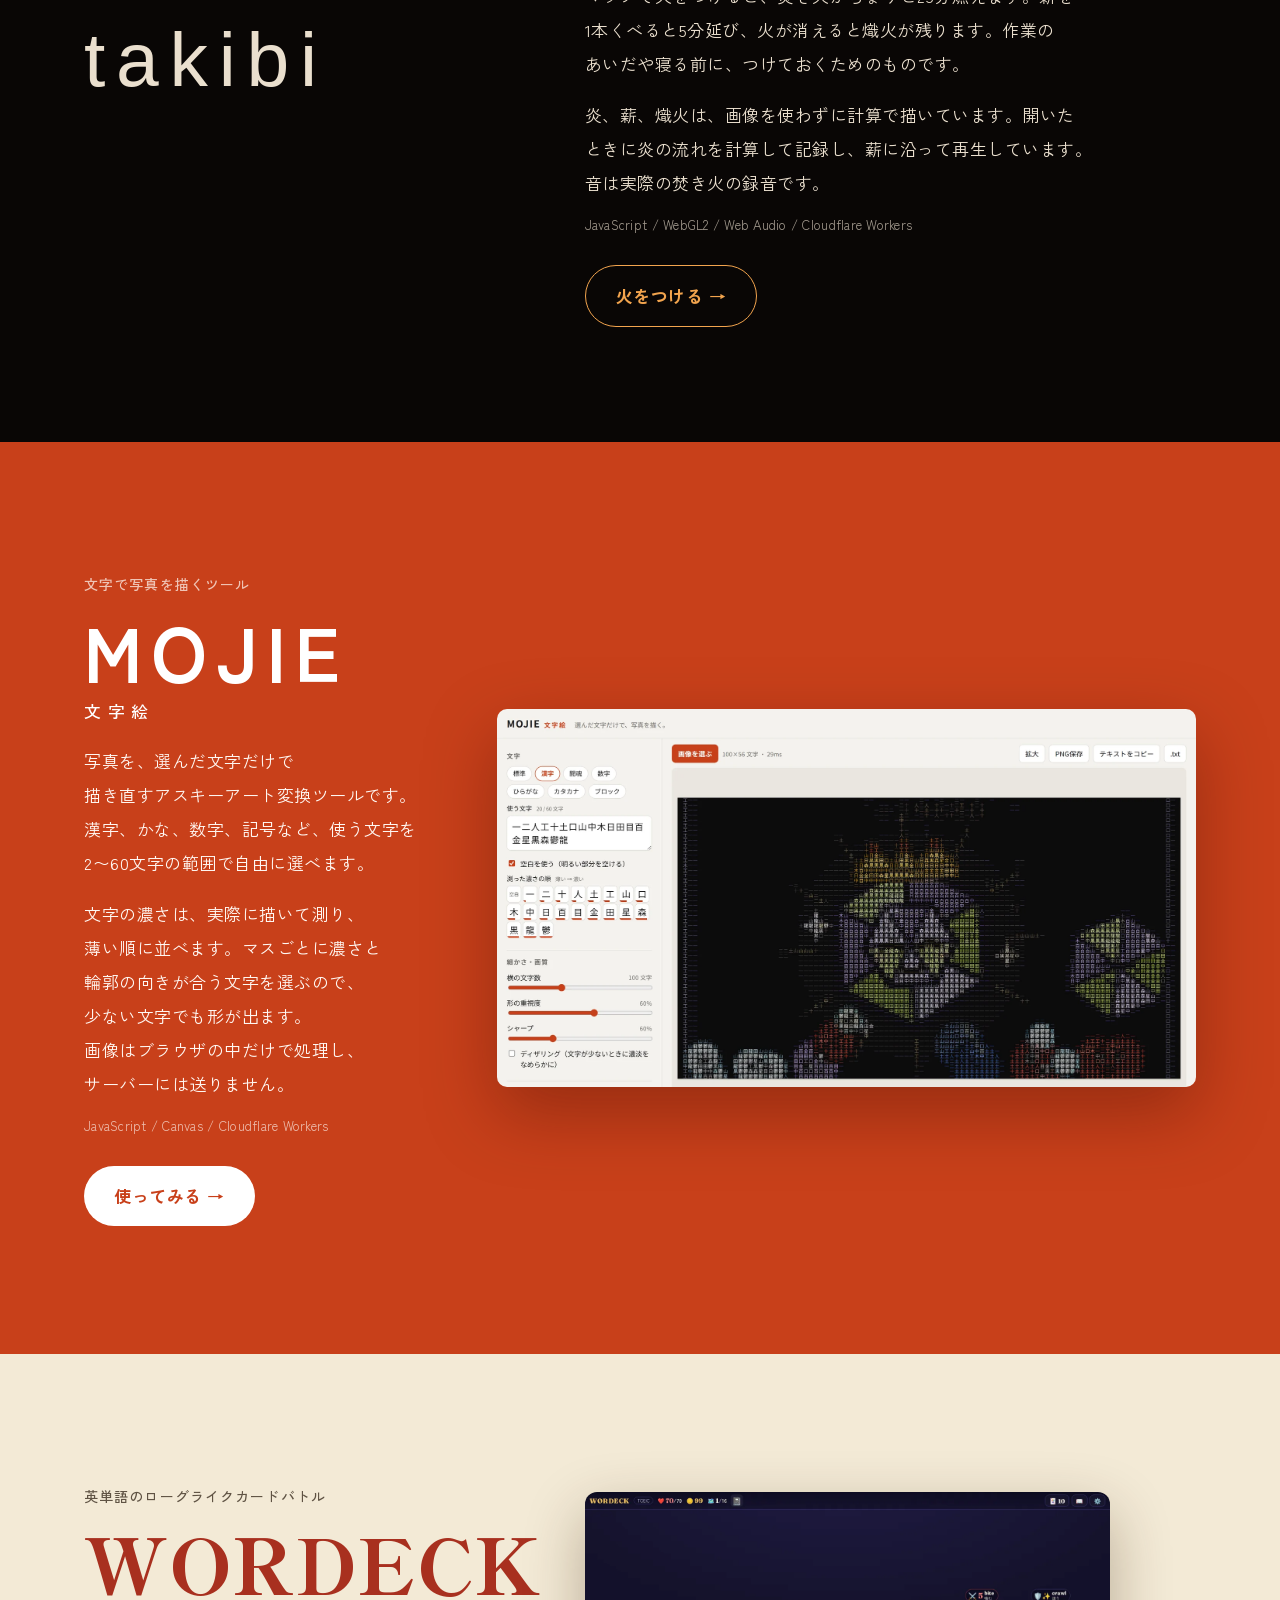
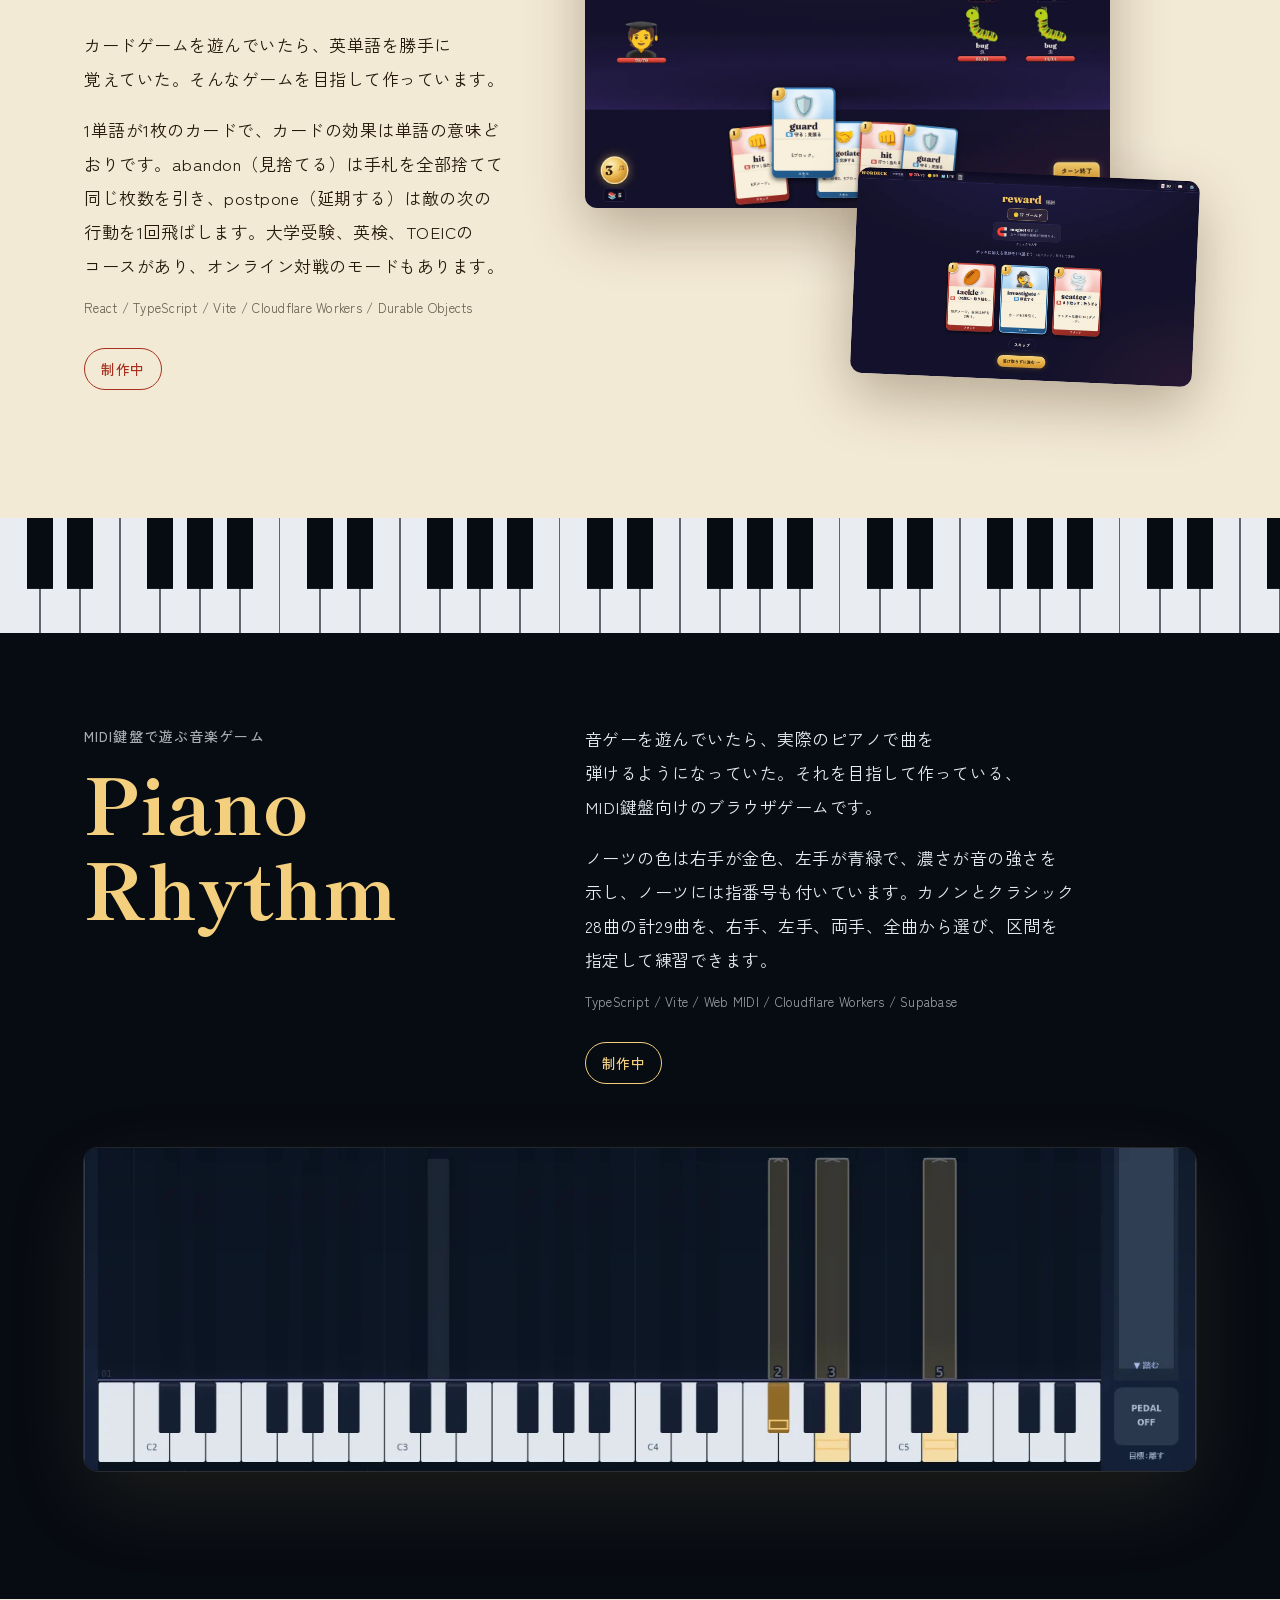
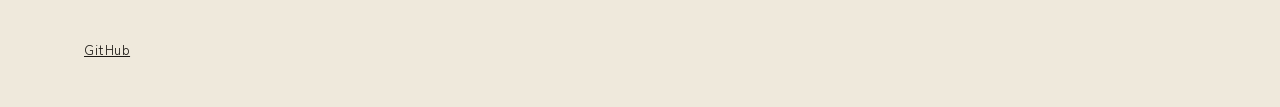
==== commit 67063183: "Point MOJIE to its Cloudflare Workers URL Co-Authored-By: Claude Opus 5.5 <noreply@anthropic.com>" ====
--- a/index.html
+++ b/index.html
@@ -237,8 +237,8 @@
         <h2>MOJIE<small>文字絵</small></h2>
         <p>写真を、選んだ文字だけで描き直すアスキーアート変換ツールです。漢字、かな、数字、記号など、使う文字を2〜60文字の範囲で自由に選べます。</p>
         <p>文字の濃さは、実際に描いて測り、薄い順に並べます。マスごとに濃さと輪郭の向きが合う文字を選ぶので、少ない文字でも形が出ます。画像はブラウザの中だけで処理し、サーバーには送りません。</p>
-        <p class="tech">JavaScript / Canvas / GitHub Pages</p>
-        <a class="go" href="https://ikdmtm.github.io/mojie/" target="_blank" rel="noopener">使ってみる →</a>
+        <p class="tech">JavaScript / Canvas / Cloudflare Workers</p>
+        <a class="go" href="https://mojie.ikdmtm.workers.dev/" target="_blank" rel="noopener">使ってみる →</a>
       </div>
       <div class="shot"><img src="assets/mojie.webp" alt="漢字20文字で、王冠をかぶった塩の結晶の絵を色付きで描いた変換画面" loading="lazy"></div>
     </div>
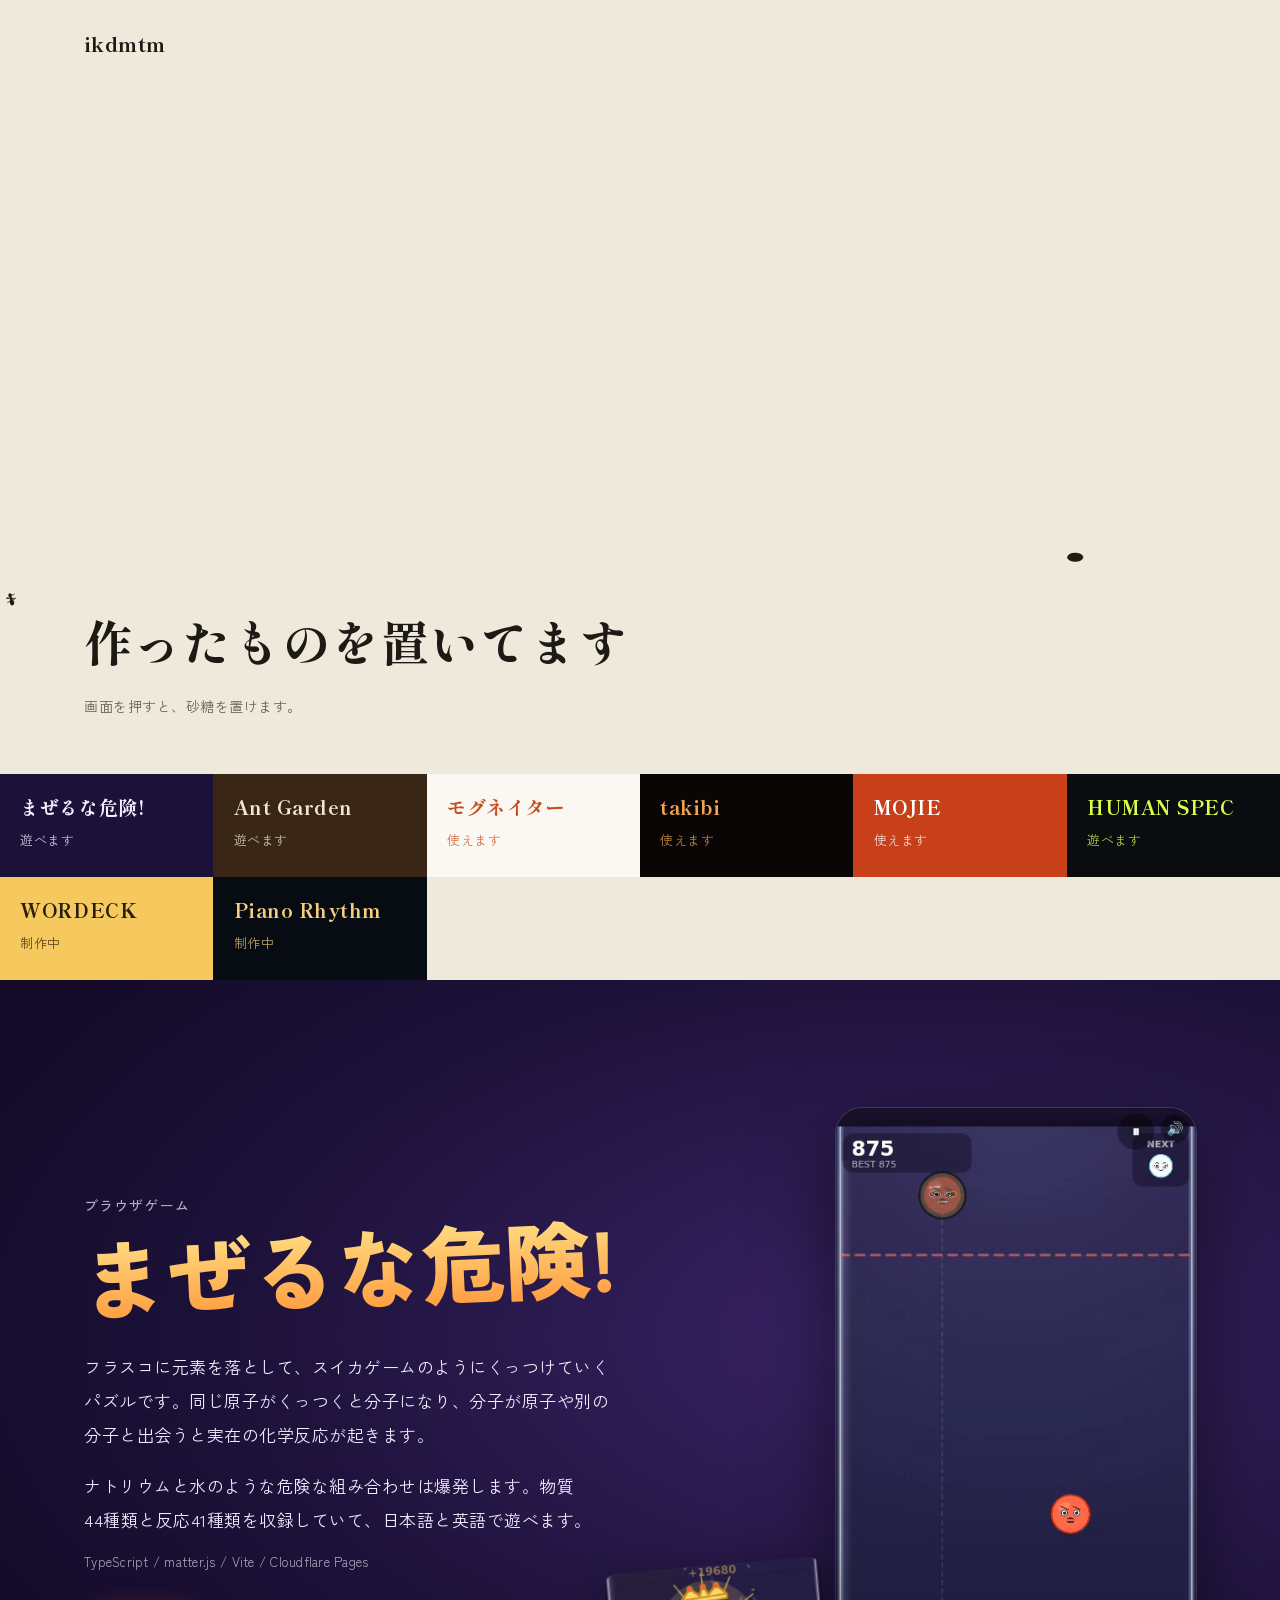
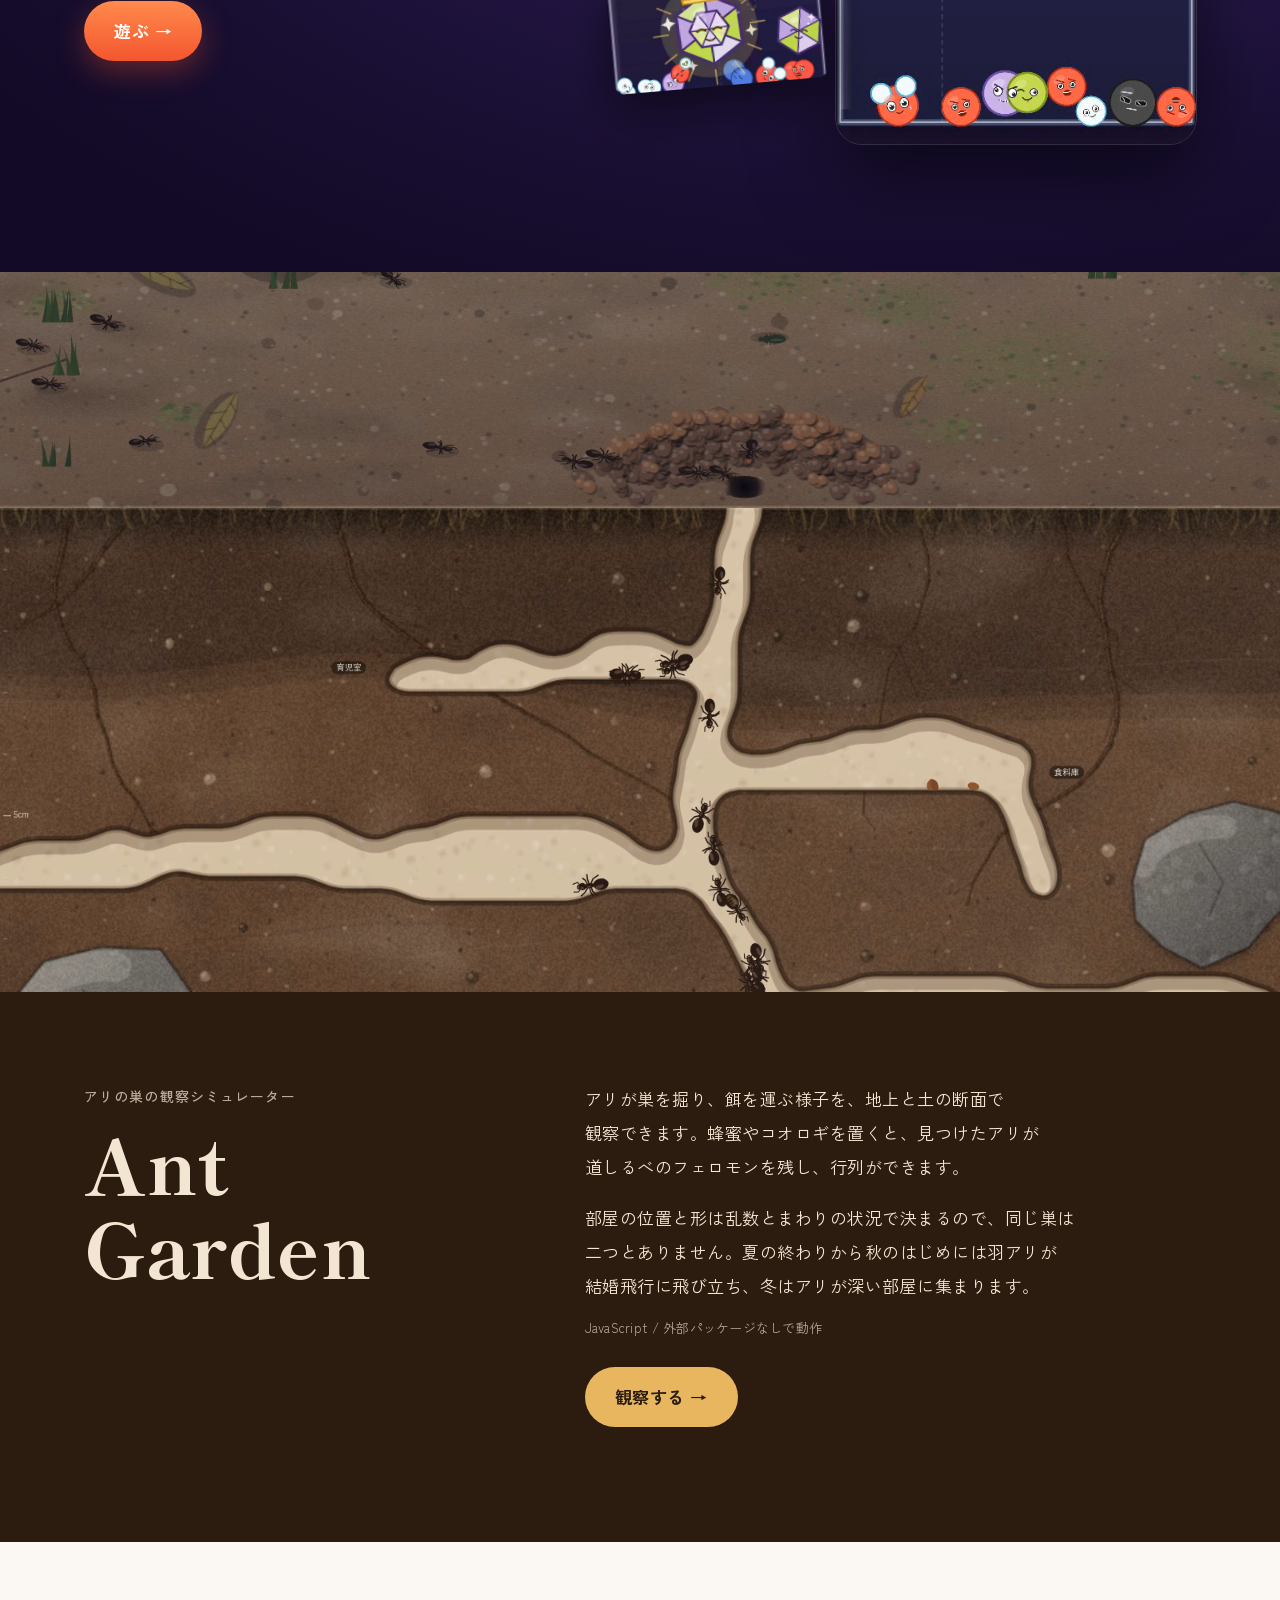
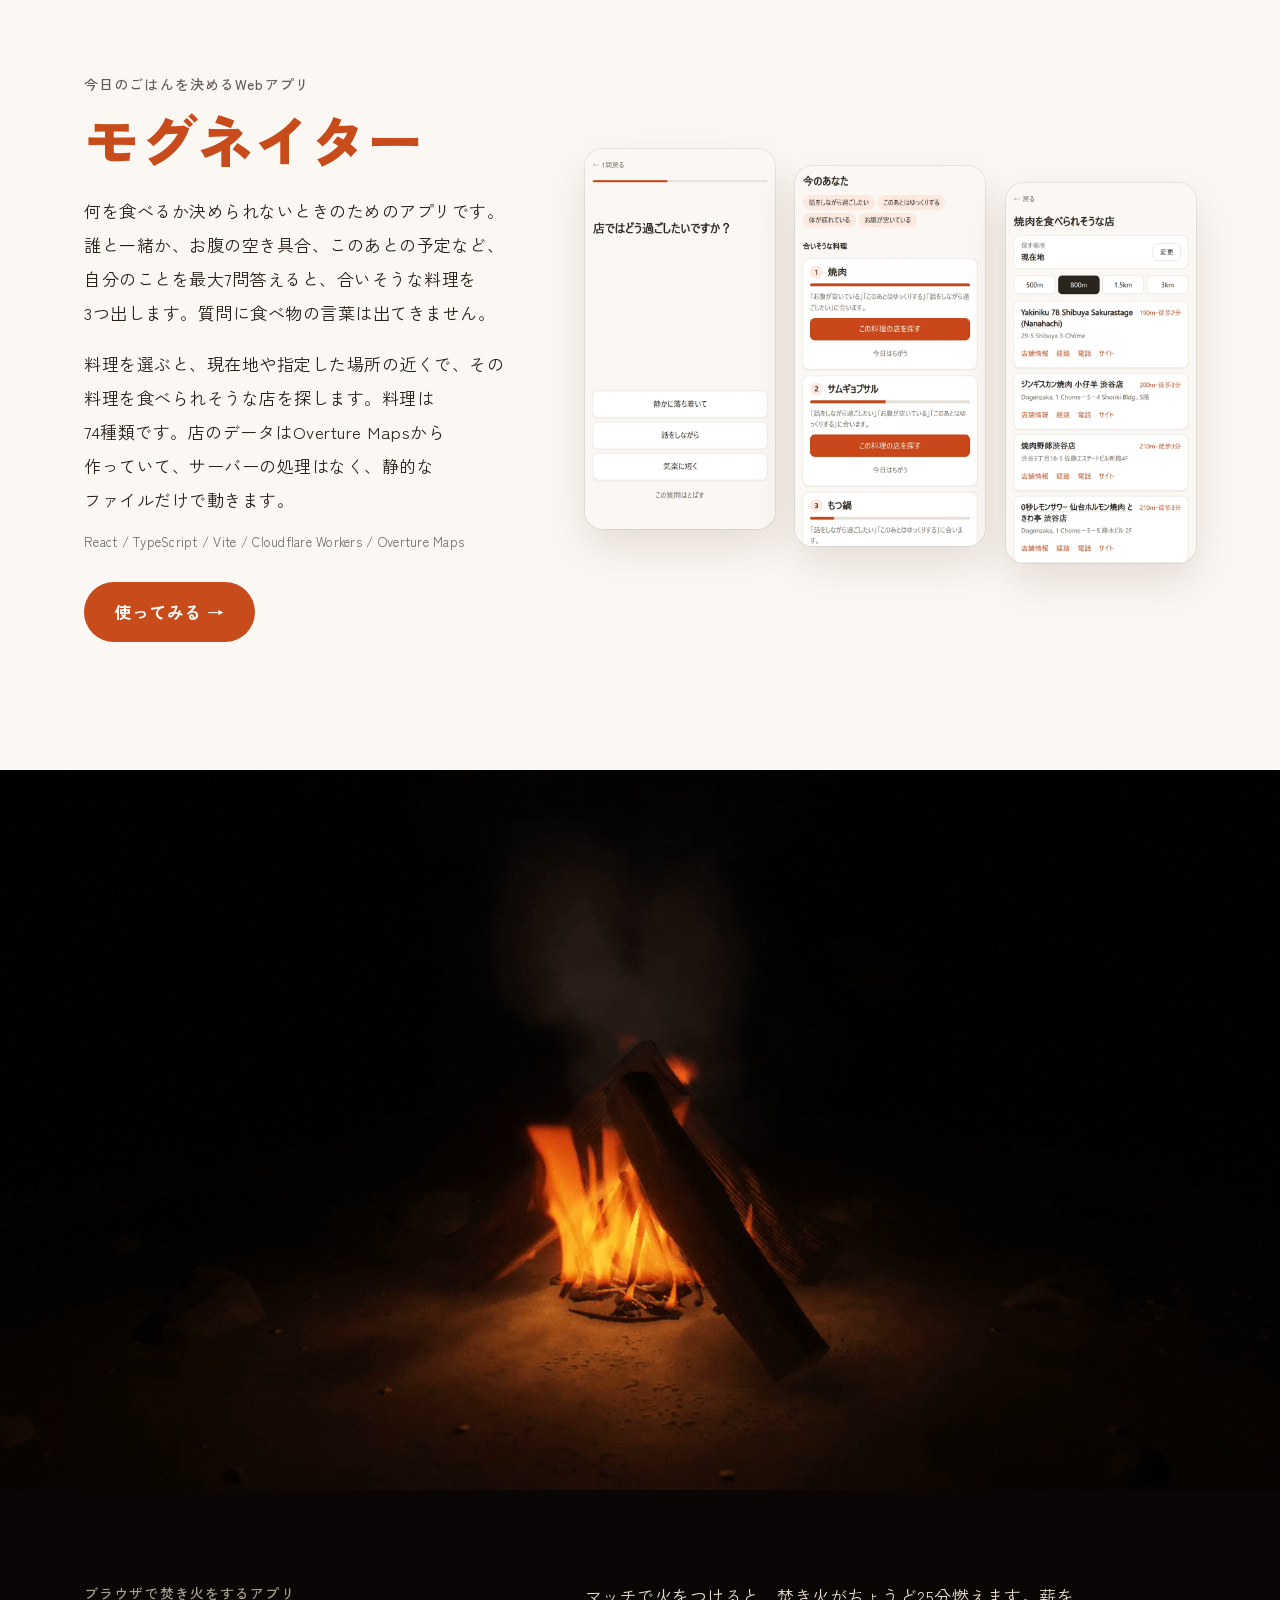
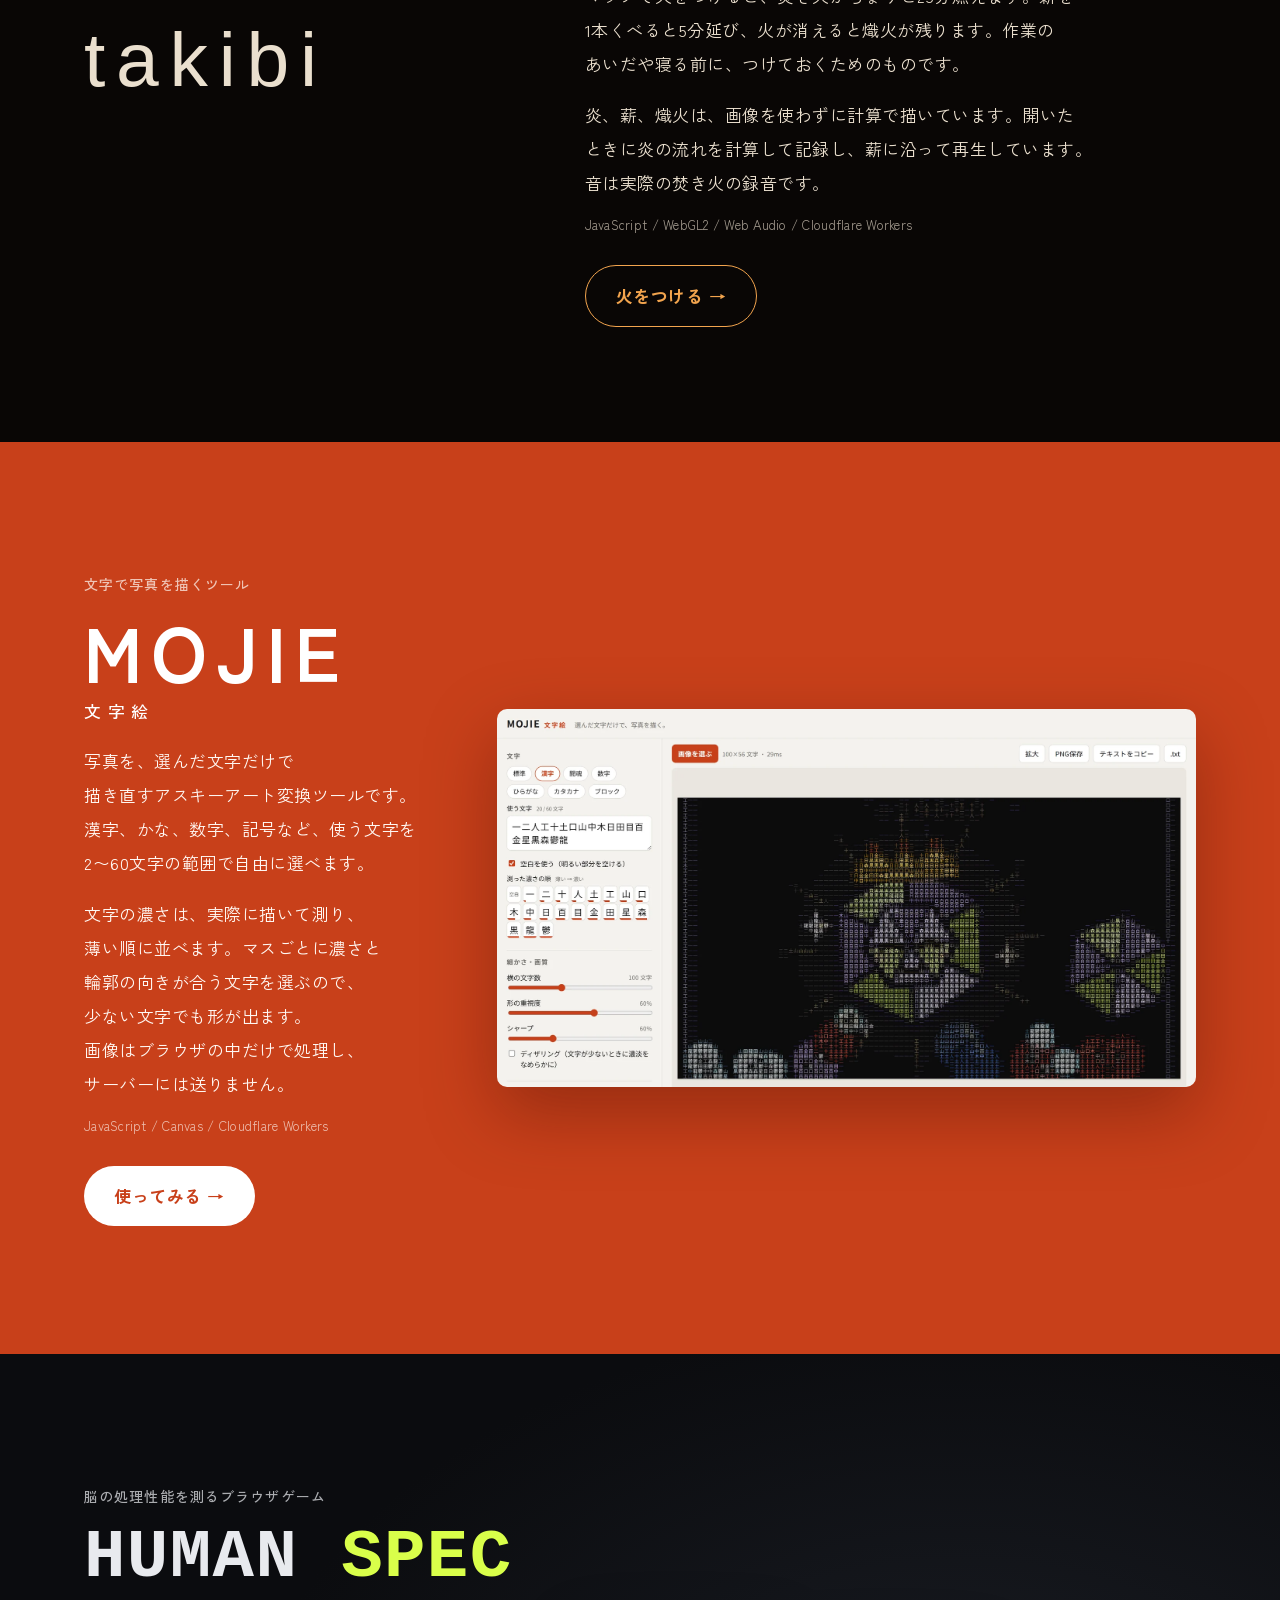
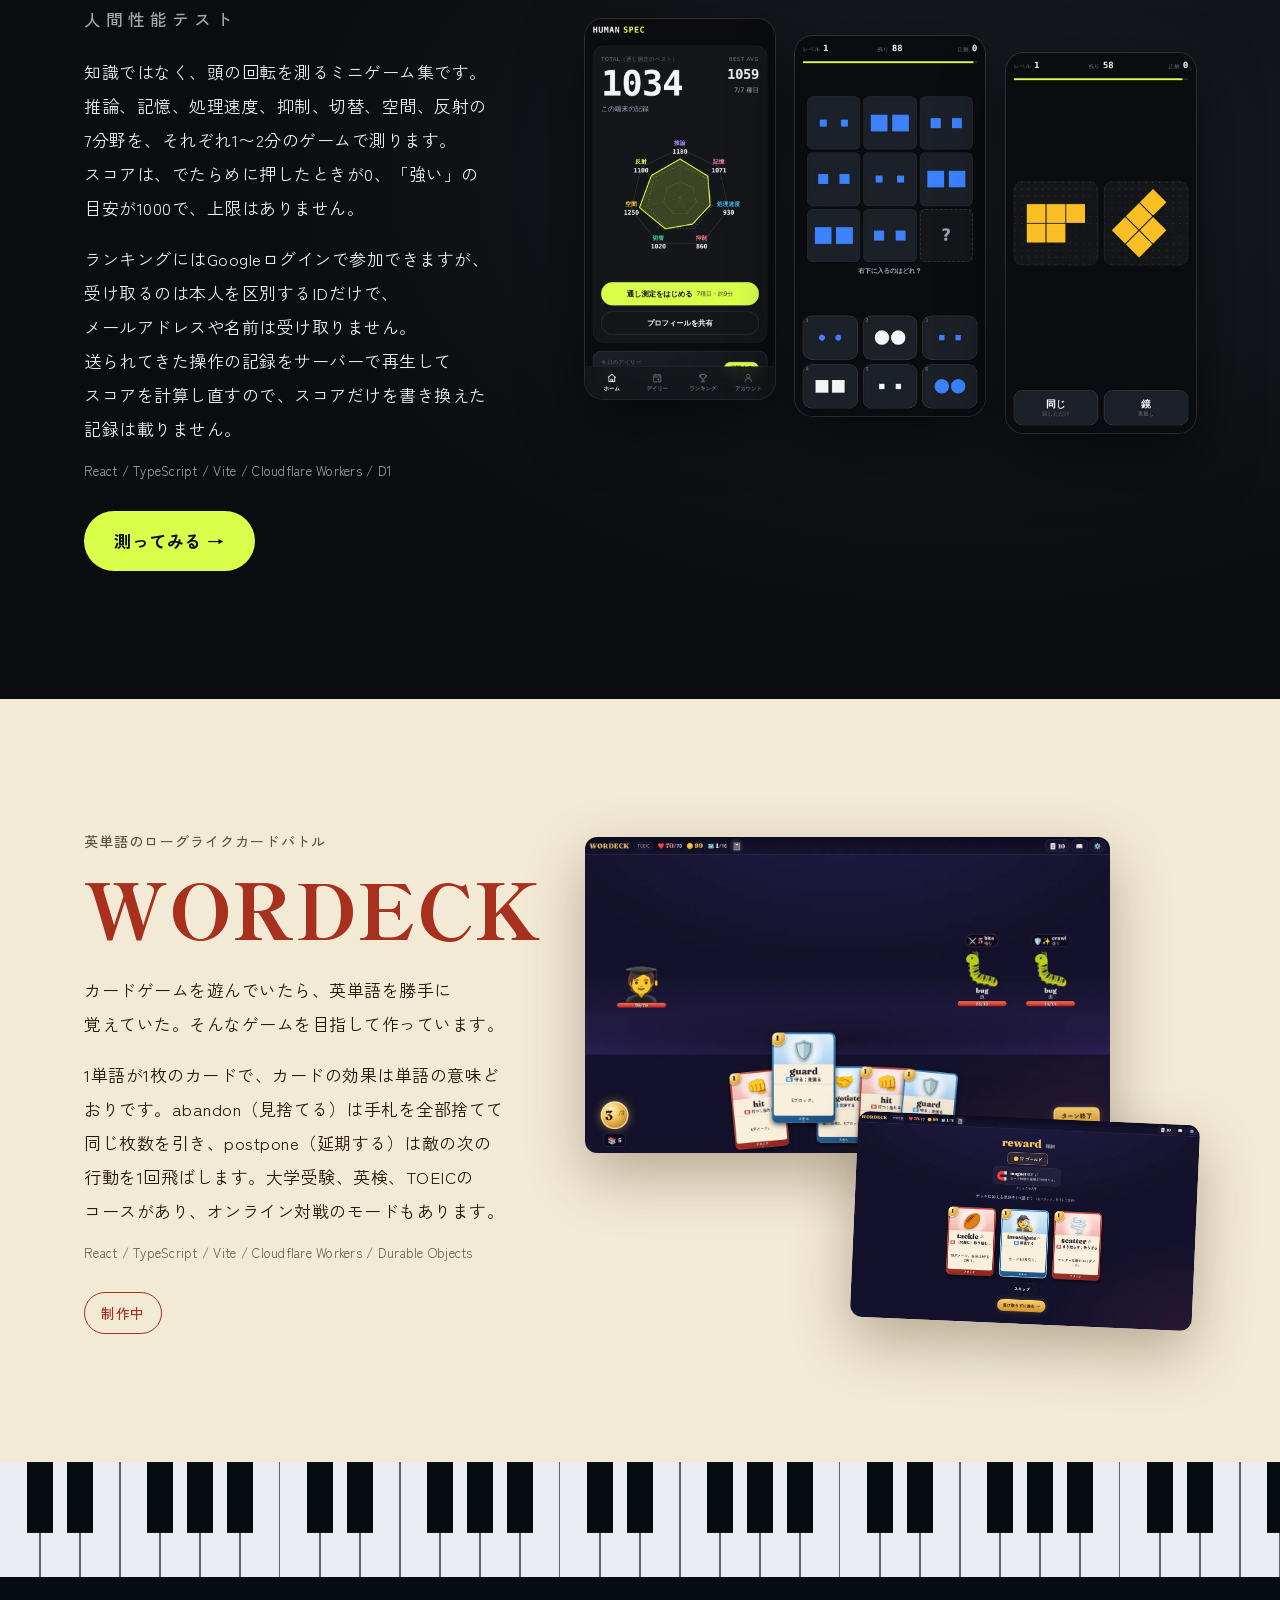
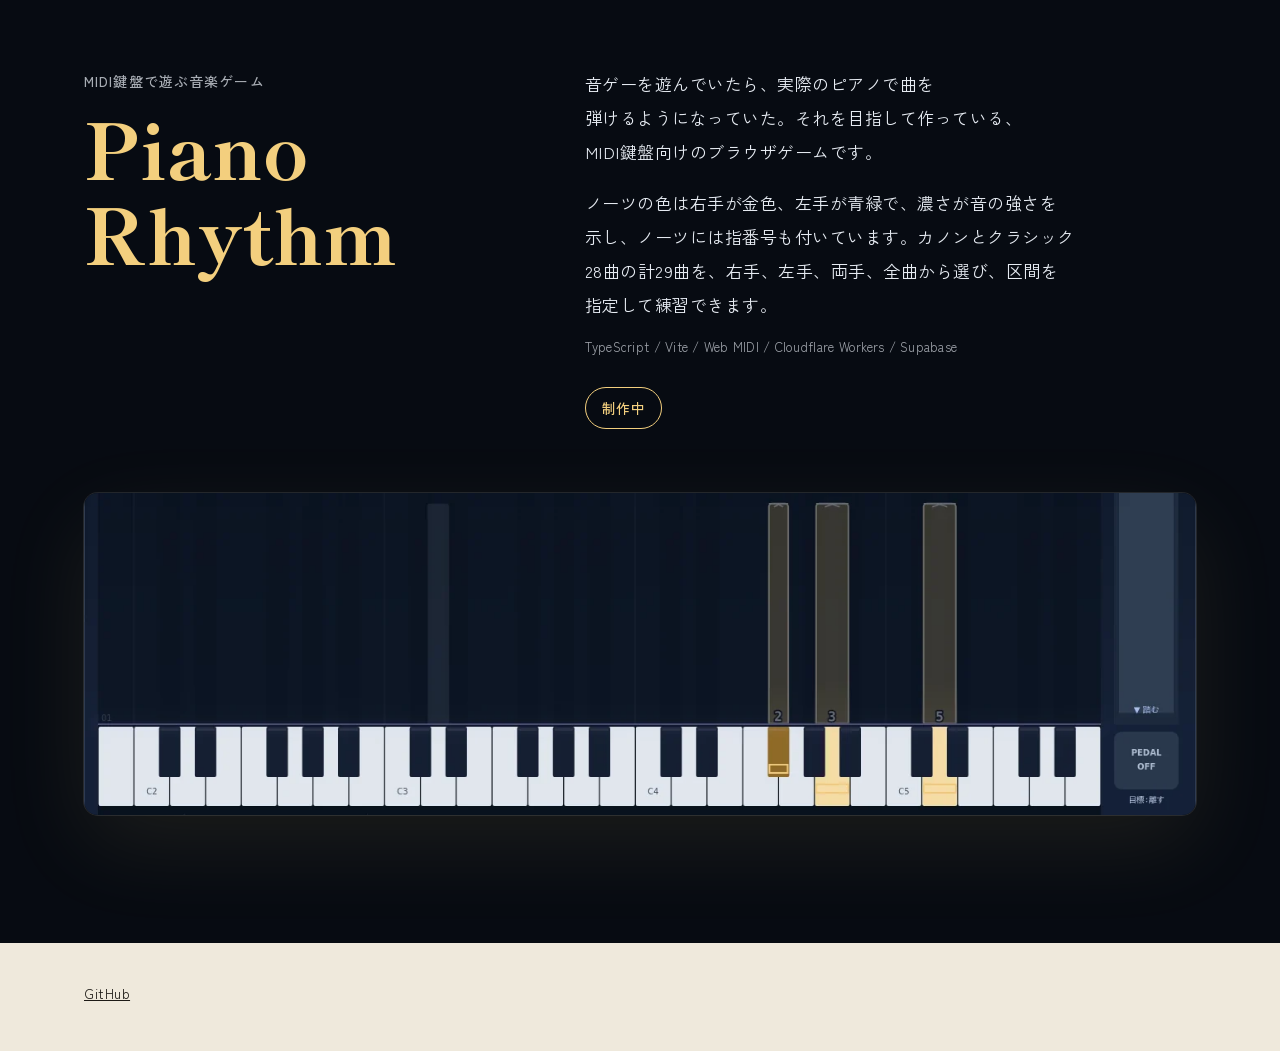
==== commit a7b6e7a4: "Add HUMAN SPEC Co-Authored-By: Claude Opus 5.5 <noreply@anthropic.com>" ====
--- a/index.html
+++ b/index.html
@@ -53,6 +53,7 @@
   .c-mog  { background:#fbf8f4; color:#c84b1c; }
   .c-moji { background:#c8401a; color:#fff; }
   .c-taki { background:#090605; color:#f2a44e; }
+  .c-hs   { background:#0b0c0f; color:#d9ff4a; }
   .c-word { background:#f6c95f; color:#2a1d05; }
   .c-pia  { background:#070b12; color:#f3cf7e; }
 
@@ -105,6 +106,13 @@
   .moji .go { color:#c8401a; }
   .moji .shot { border-radius:10px; box-shadow:0 26px 70px rgba(60,10,0,.35); }
   .moji .split { grid-template-columns:minmax(0,4fr) minmax(0,8fr); }
+
+  /* HUMAN SPEC */
+  .hs { --bg:#0b0c0f; --fg:#e8eaee; --accent:#d9ff4a; background:radial-gradient(80% 70% at 75% 45%,#1a1d24 0%,#0b0c0f 70%); }
+  .hs h2 { font:800 clamp(40px,5.4vw,72px)/1.1 ui-monospace,"SF Mono",Menlo,Consolas,monospace; letter-spacing:.02em; color:var(--fg); }
+  .hs h2 span { color:var(--accent); }
+  .hs h2 small { display:block; margin-top:12px; font:500 clamp(14px,1.3vw,18px)/1.4 "Zen Kaku Gothic New",sans-serif; letter-spacing:.3em; color:var(--fg); opacity:.7; }
+  .hs .screens img { box-shadow:0 0 0 1px rgba(255,255,255,.12),0 24px 60px rgba(0,0,0,.55); }
 
   /* WORDECK */
   .deck { position:relative; padding-bottom:28%; }
@@ -157,6 +165,7 @@
     <li class="c-mog"><a href="#mognator"><b>モグネイター</b><span>使えます</span></a></li>
     <li class="c-taki"><a href="#takibi"><b>takibi</b><span>使えます</span></a></li>
     <li class="c-moji"><a href="#mojie"><b>MOJIE</b><span>使えます</span></a></li>
+    <li class="c-hs"><a href="#humanspec"><b>HUMAN SPEC</b><span>遊べます</span></a></li>
     <li class="c-word"><a href="#wordeck"><b>WORDECK</b><span>制作中</span></a></li>
     <li class="c-pia"><a href="#piano"><b>Piano Rhythm</b><span>制作中</span></a></li>
   </ol>
@@ -241,6 +250,24 @@
         <a class="go" href="https://mojie.ikdmtm.workers.dev/" target="_blank" rel="noopener">使ってみる →</a>
       </div>
       <div class="shot"><img src="assets/mojie.webp" alt="漢字20文字で、王冠をかぶった塩の結晶の絵を色付きで描いた変換画面" loading="lazy"></div>
+    </div>
+  </section>
+
+  <section class="work hs" id="humanspec">
+    <div class="inner split">
+      <div class="copy">
+        <p class="kind">脳の処理性能を測るブラウザゲーム</p>
+        <h2>HUMAN <span>SPEC</span><small>人間性能テスト</small></h2>
+        <p>知識ではなく、頭の回転を測るミニゲーム集です。推論、記憶、処理速度、抑制、切替、空間、反射の7分野を、それぞれ1〜2分のゲームで測ります。スコアは、でたらめに押したときが0、「強い」の目安が1000で、上限はありません。</p>
+        <p>ランキングにはGoogleログインで参加できますが、受け取るのは本人を区別するIDだけで、メールアドレスや名前は受け取りません。送られてきた操作の記録をサーバーで再生してスコアを計算し直すので、スコアだけを書き換えた記録は載りません。</p>
+        <p class="tech">React / TypeScript / Vite / Cloudflare Workers / D1</p>
+        <a class="go" href="https://human-spec.ikdmtm.workers.dev/" target="_blank" rel="noopener">測ってみる →</a>
+      </div>
+      <div class="screens">
+        <img src="assets/humanspec-home.webp" alt="7分野のスコアをレーダーチャートで示すホーム画面" loading="lazy">
+        <img src="assets/humanspec-reasoning.webp" alt="3×3に並んだ図形から、右下に入る1枚を選ぶパターン推論の画面" loading="lazy">
+        <img src="assets/humanspec-spatial.webp" alt="2つの図形が、回しただけか裏返したかを答えるメンタルローテーションの画面" loading="lazy">
+      </div>
     </div>
   </section>
 
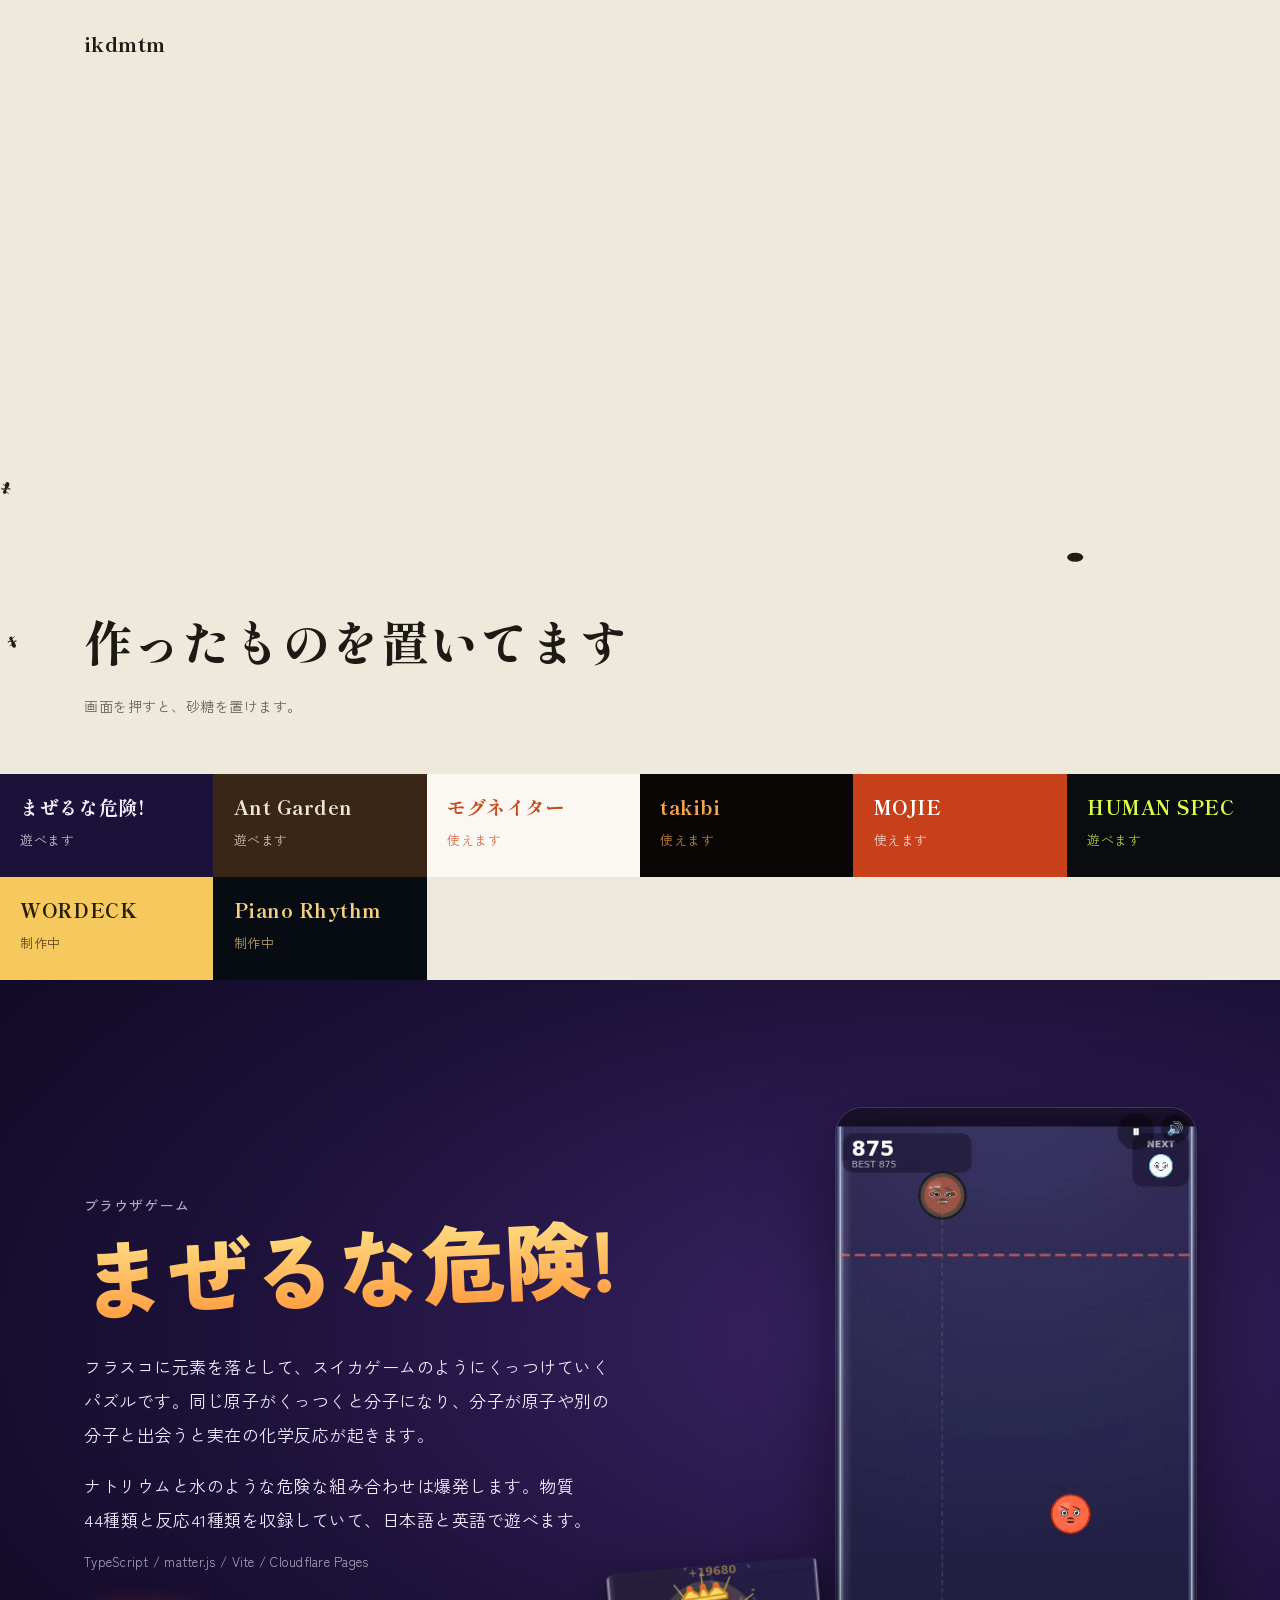
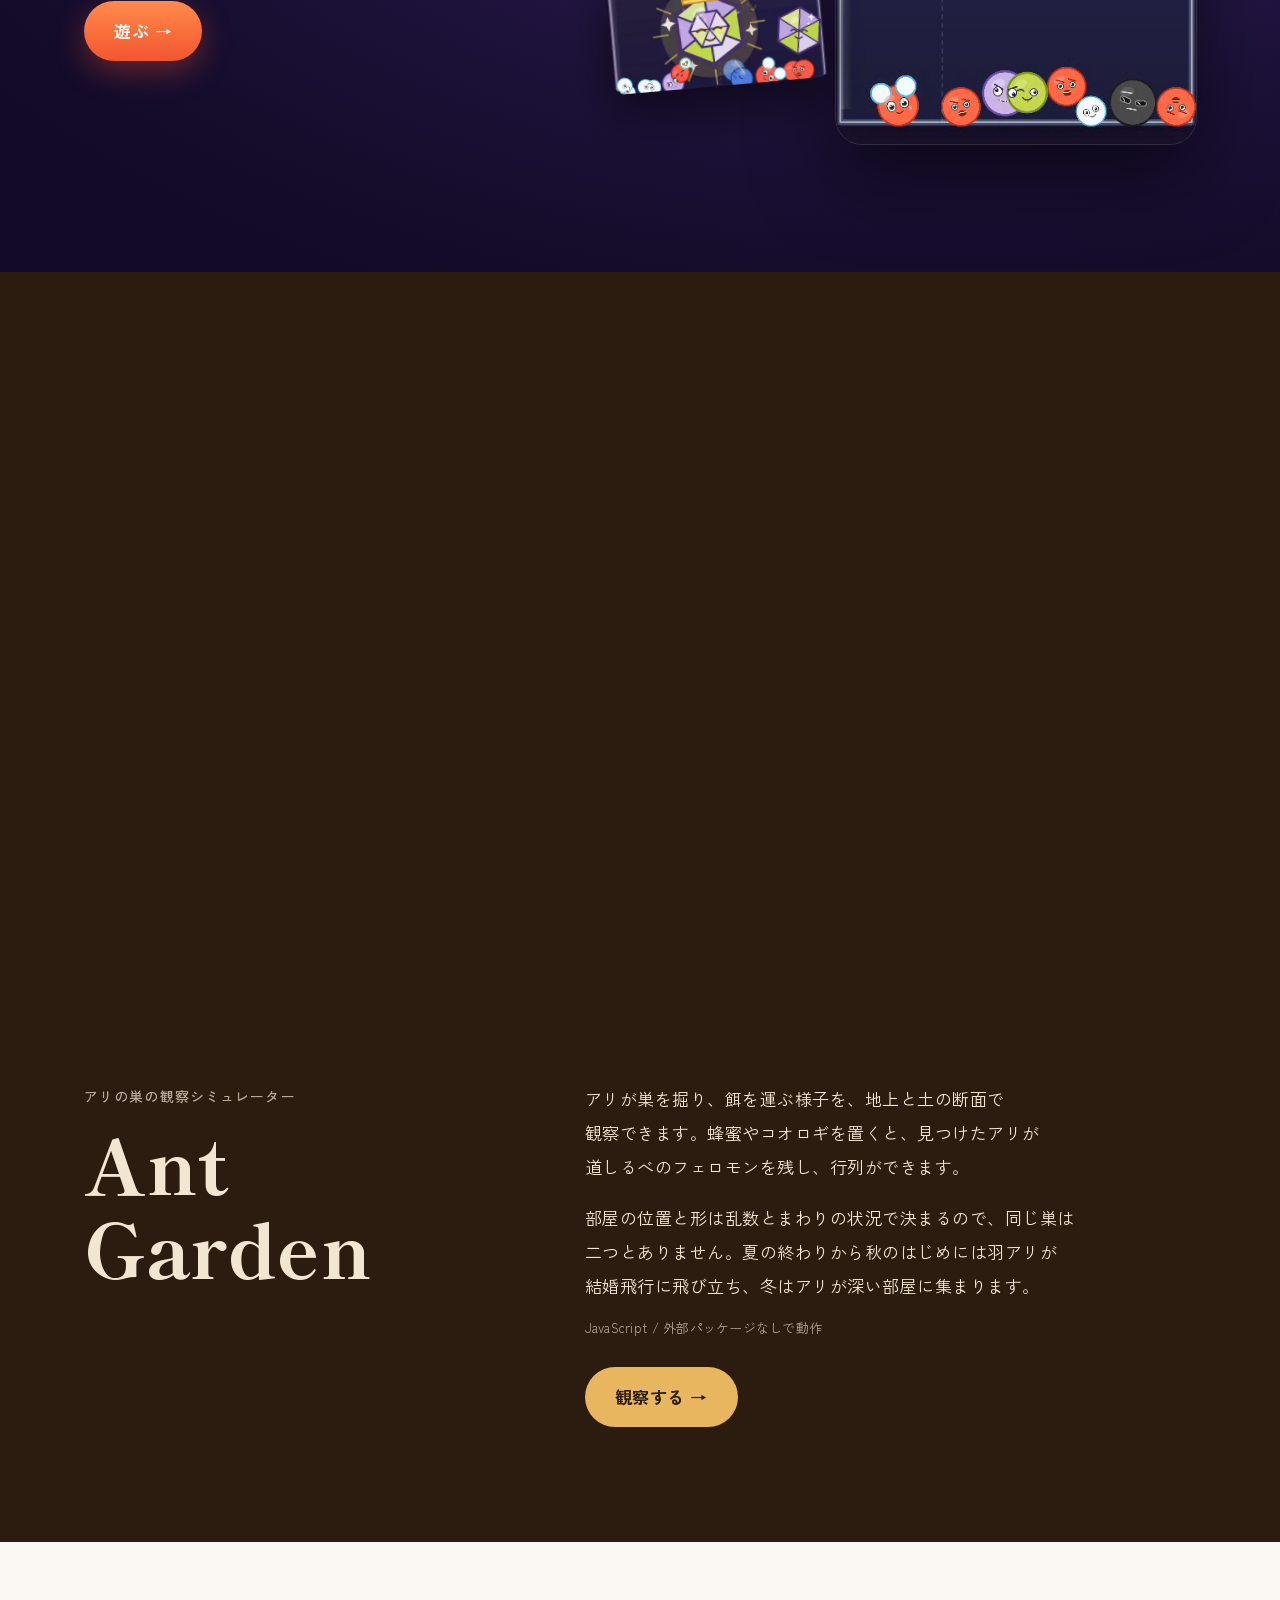
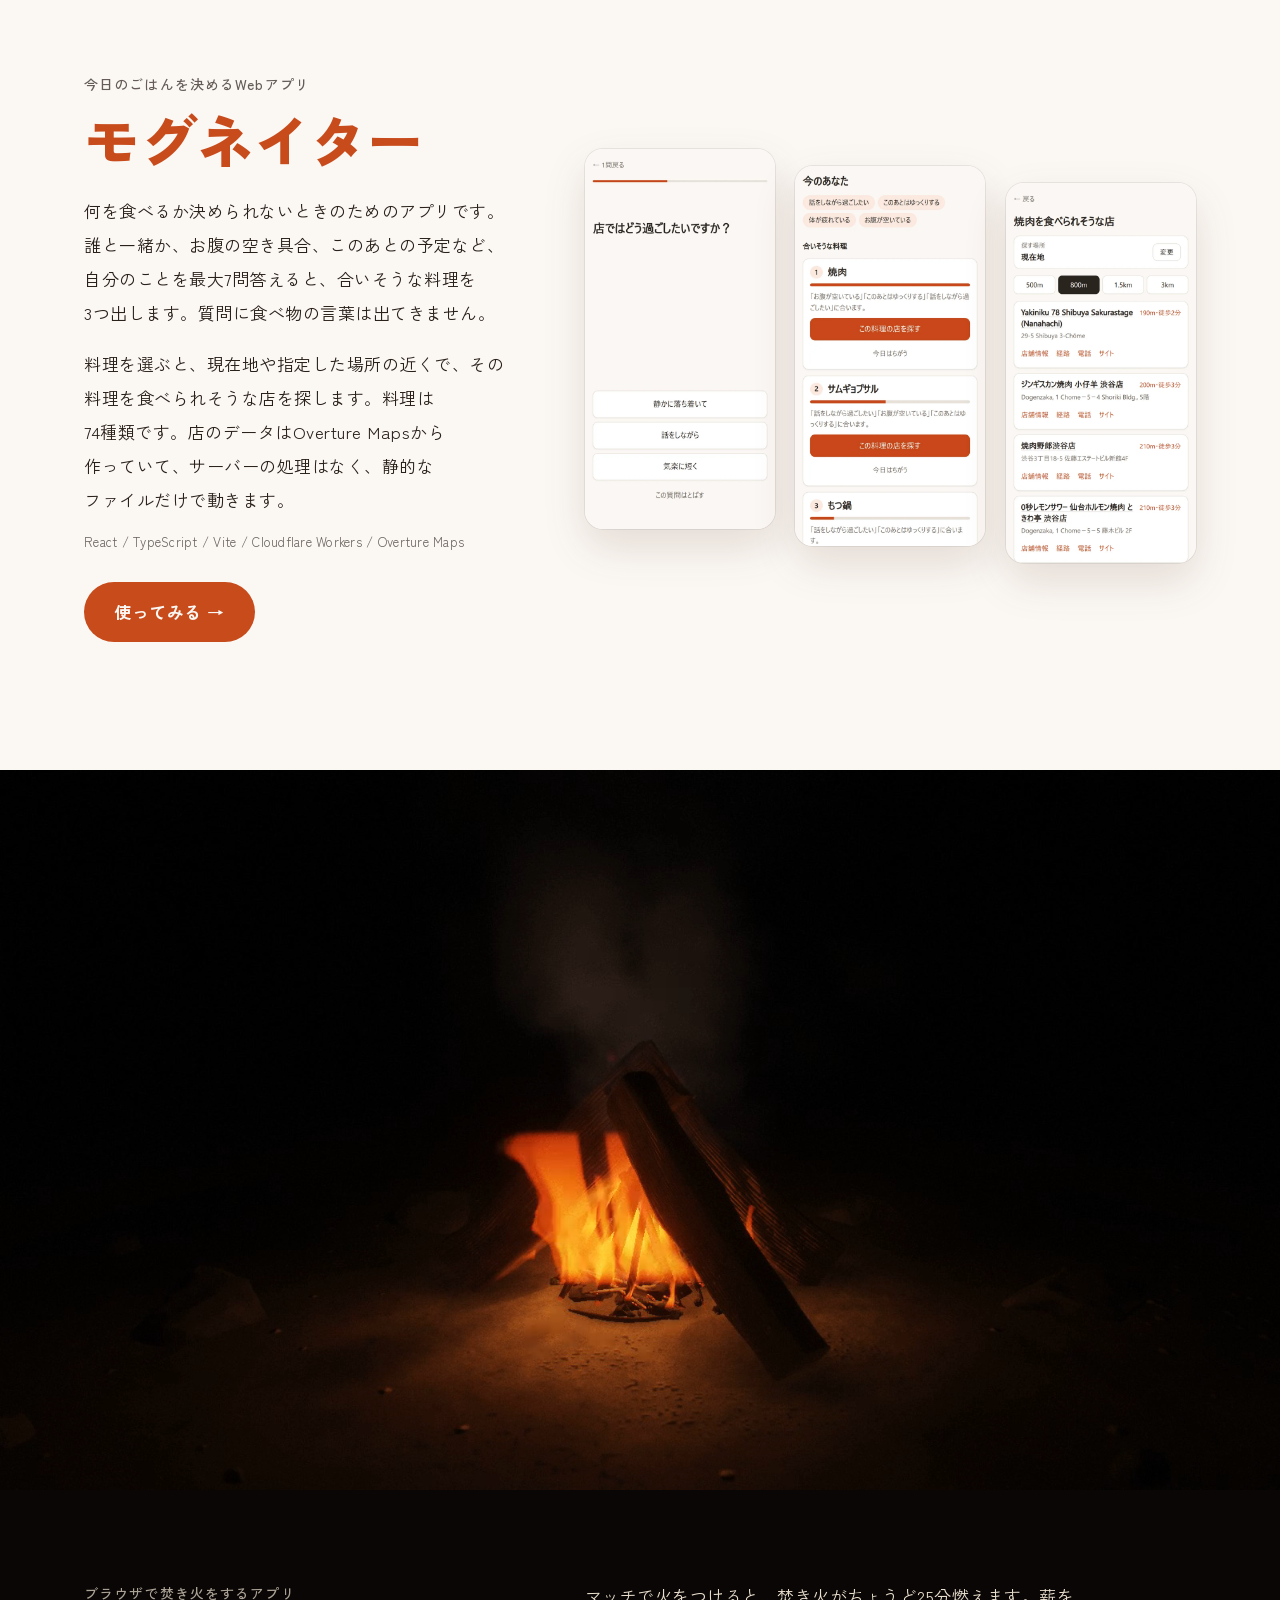
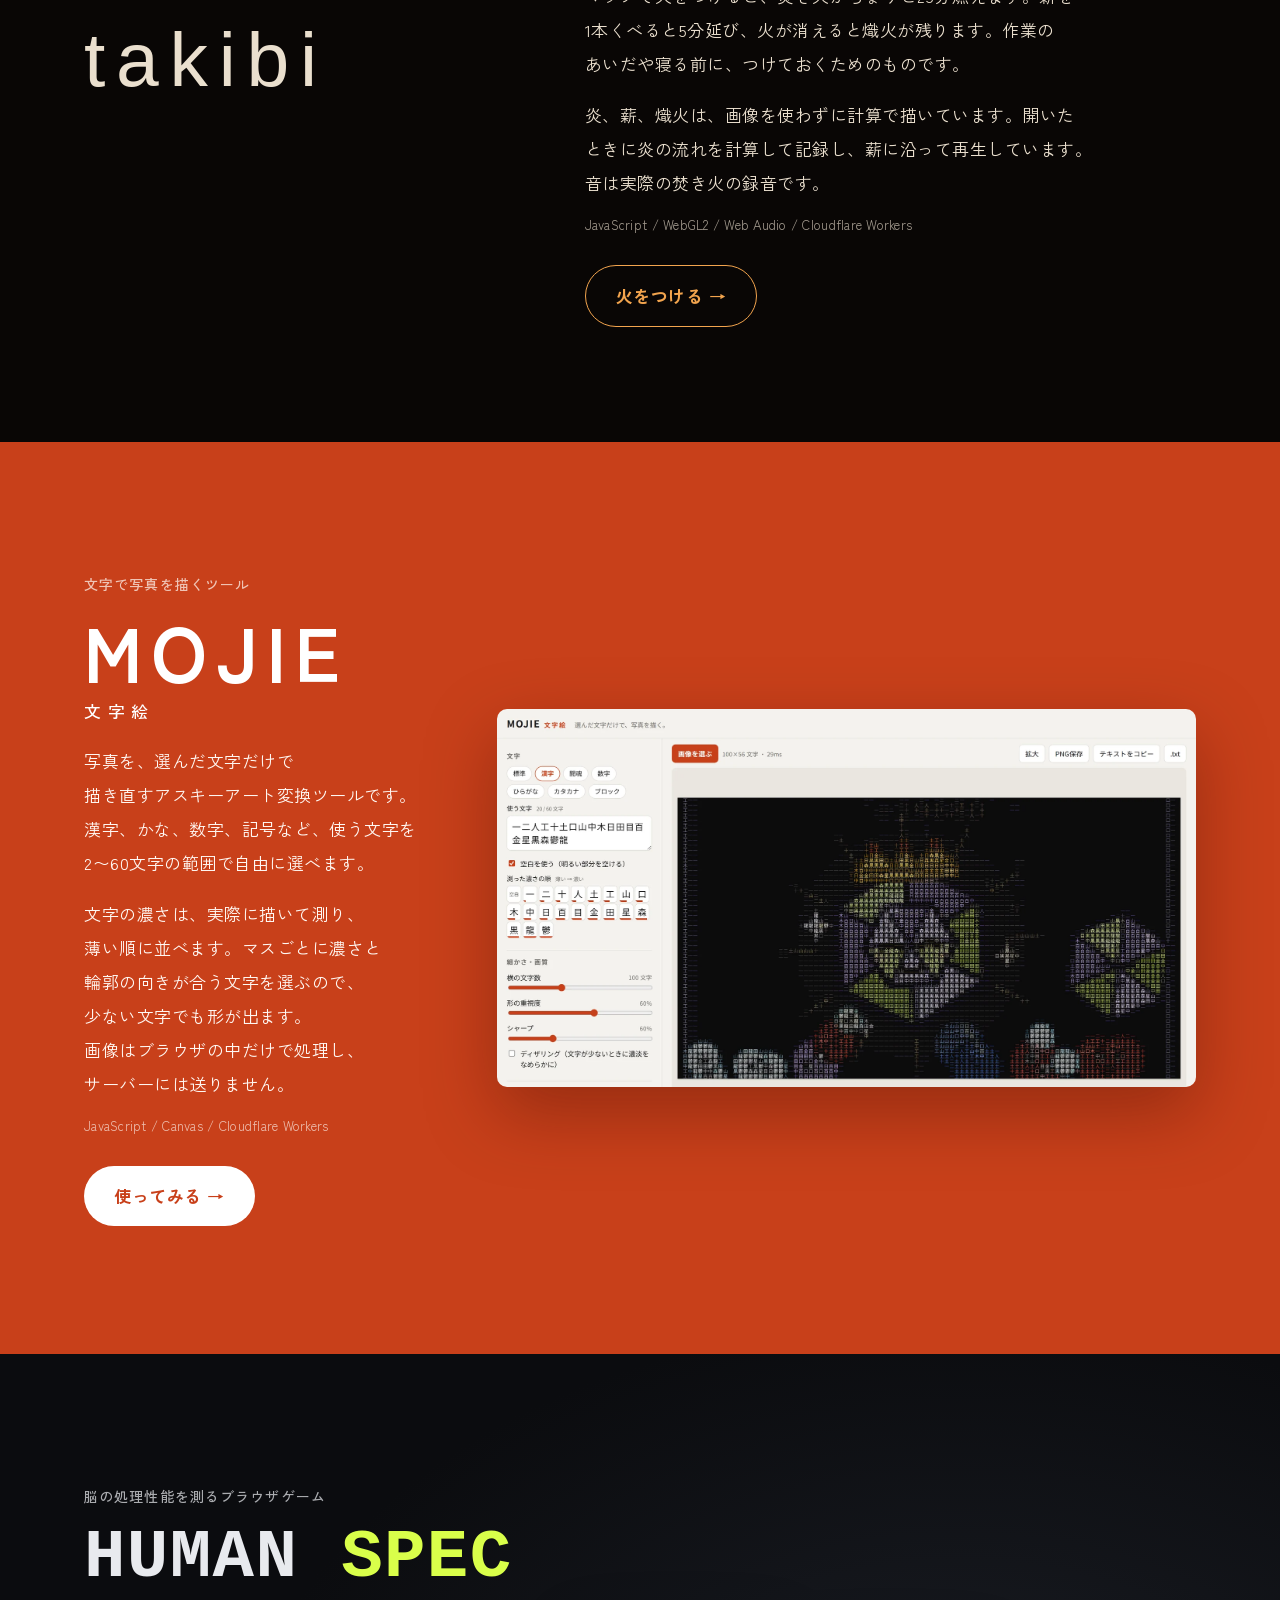
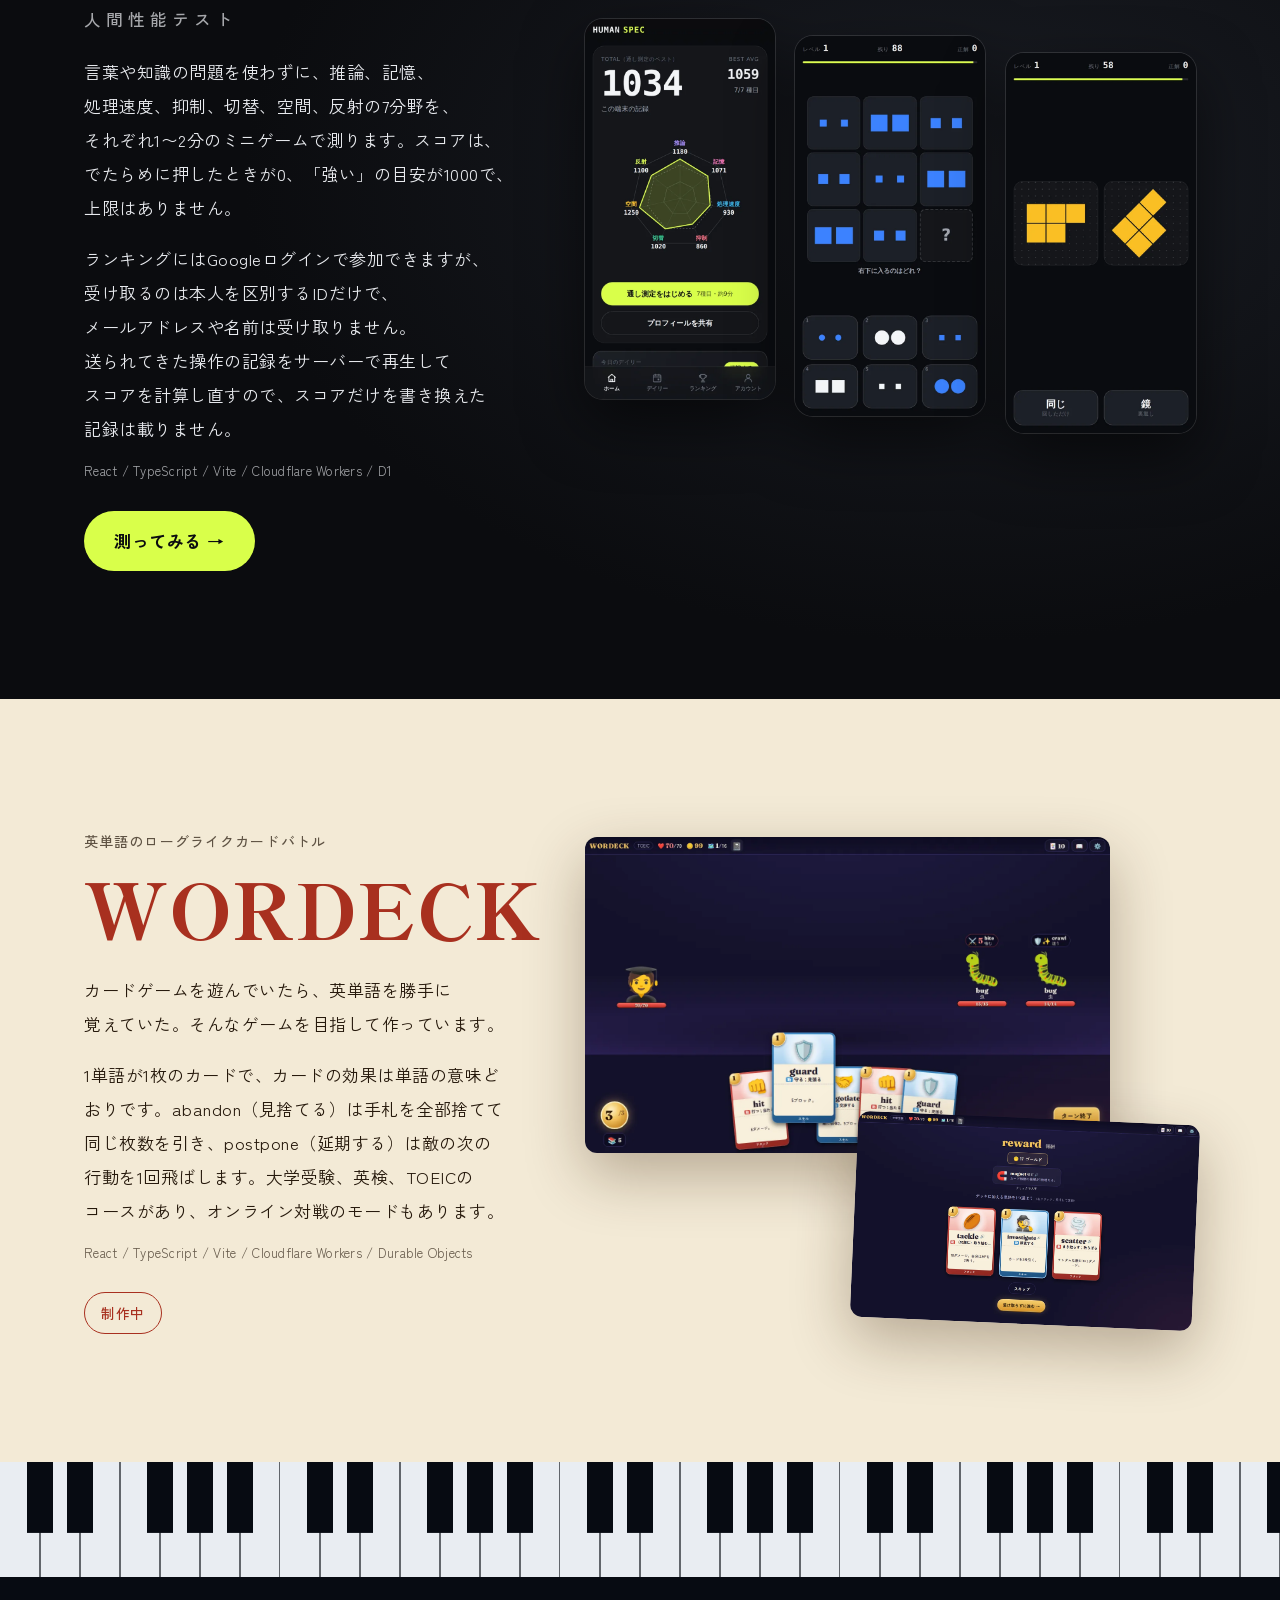
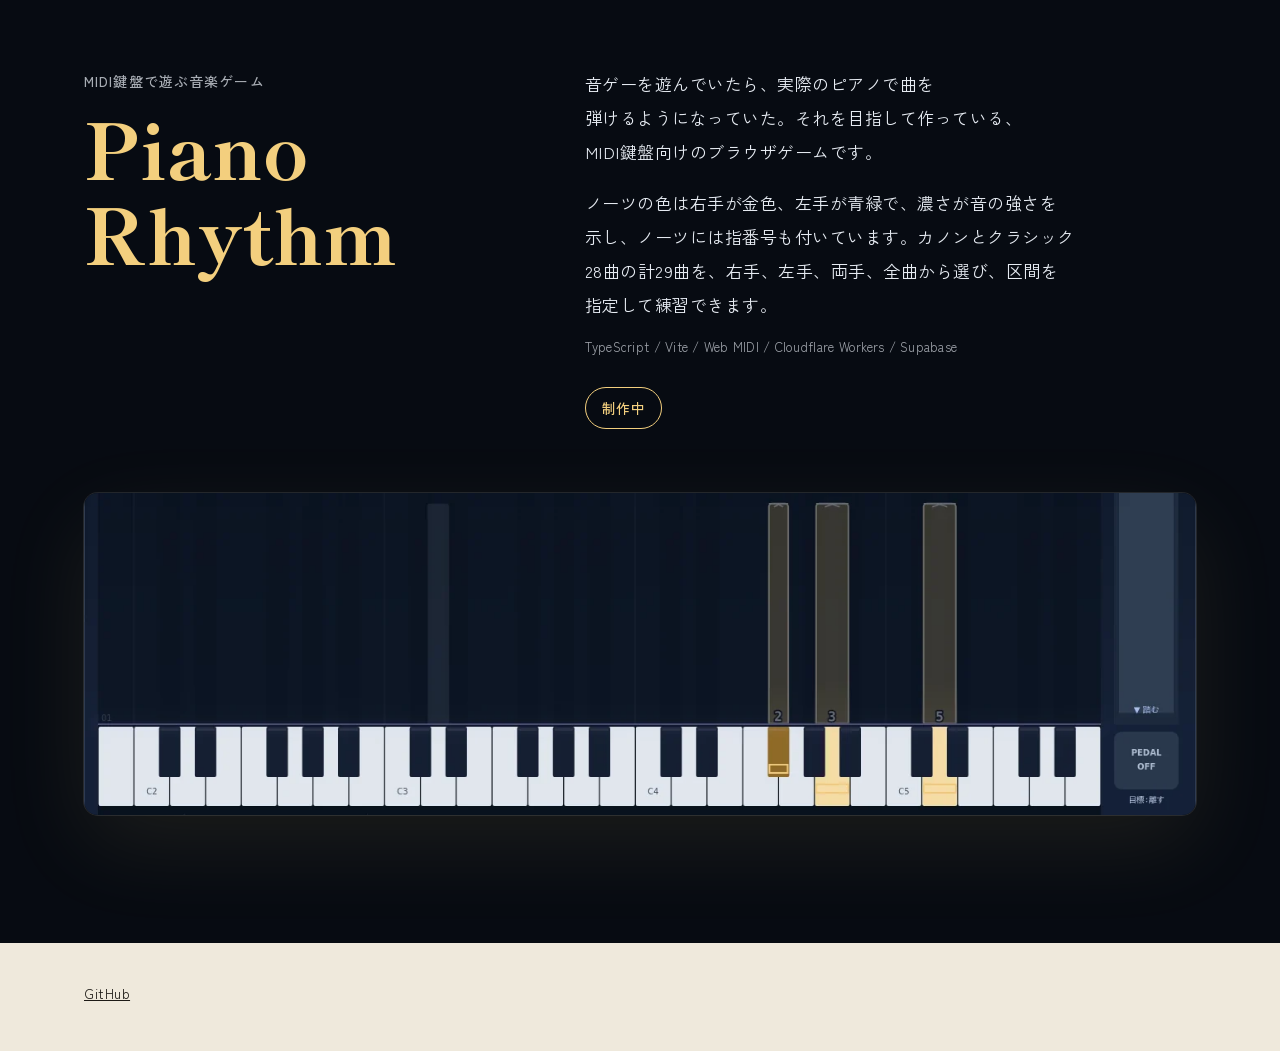
==== commit b778ab73: "HUMAN SPEC: describe what it measures without "頭の回転" Co-Authored-By: Claude Opus 5.5 <noreply@anthro" ====
--- a/index.html
+++ b/index.html
@@ -258,7 +258,7 @@
       <div class="copy">
         <p class="kind">脳の処理性能を測るブラウザゲーム</p>
         <h2>HUMAN <span>SPEC</span><small>人間性能テスト</small></h2>
-        <p>知識ではなく、頭の回転を測るミニゲーム集です。推論、記憶、処理速度、抑制、切替、空間、反射の7分野を、それぞれ1〜2分のゲームで測ります。スコアは、でたらめに押したときが0、「強い」の目安が1000で、上限はありません。</p>
+        <p>言葉や知識の問題を使わずに、推論、記憶、処理速度、抑制、切替、空間、反射の7分野を、それぞれ1〜2分のミニゲームで測ります。スコアは、でたらめに押したときが0、「強い」の目安が1000で、上限はありません。</p>
         <p>ランキングにはGoogleログインで参加できますが、受け取るのは本人を区別するIDだけで、メールアドレスや名前は受け取りません。送られてきた操作の記録をサーバーで再生してスコアを計算し直すので、スコアだけを書き換えた記録は載りません。</p>
         <p class="tech">React / TypeScript / Vite / Cloudflare Workers / D1</p>
         <a class="go" href="https://human-spec.ikdmtm.workers.dev/" target="_blank" rel="noopener">測ってみる →</a>
